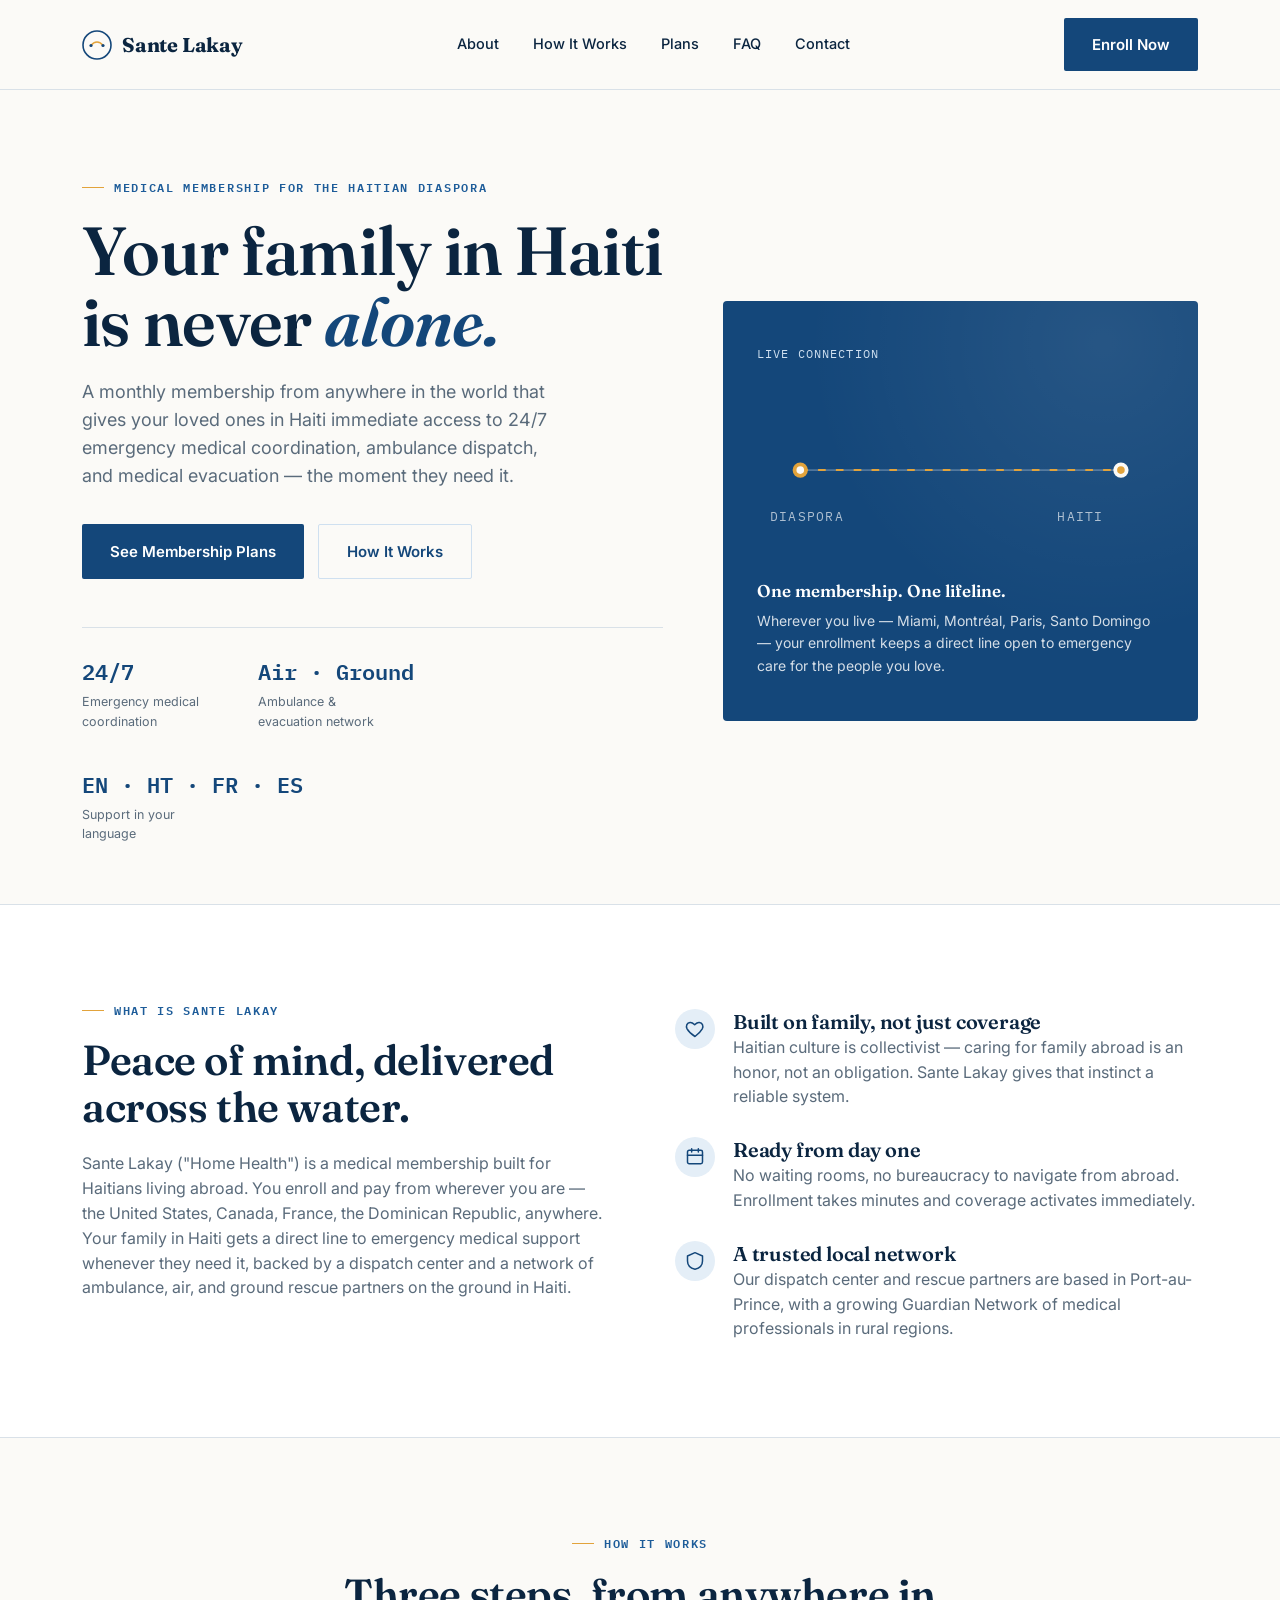
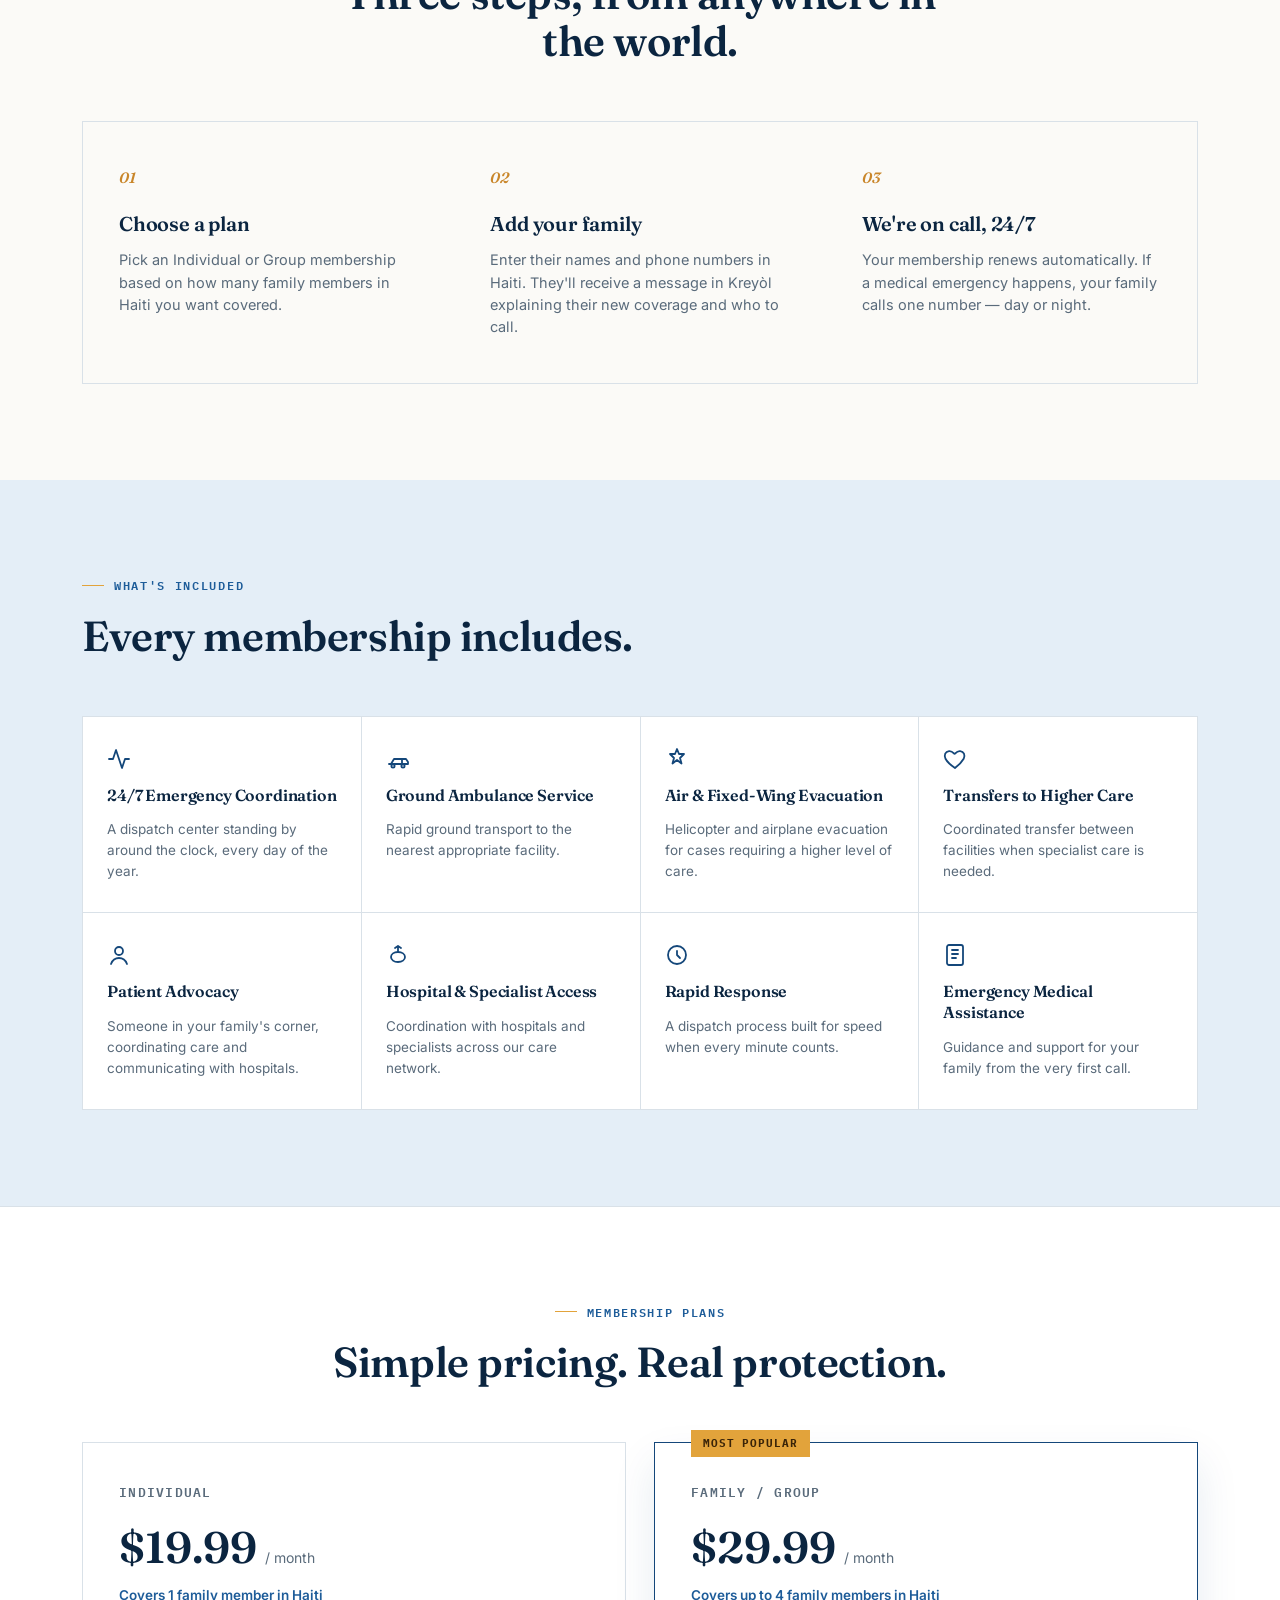
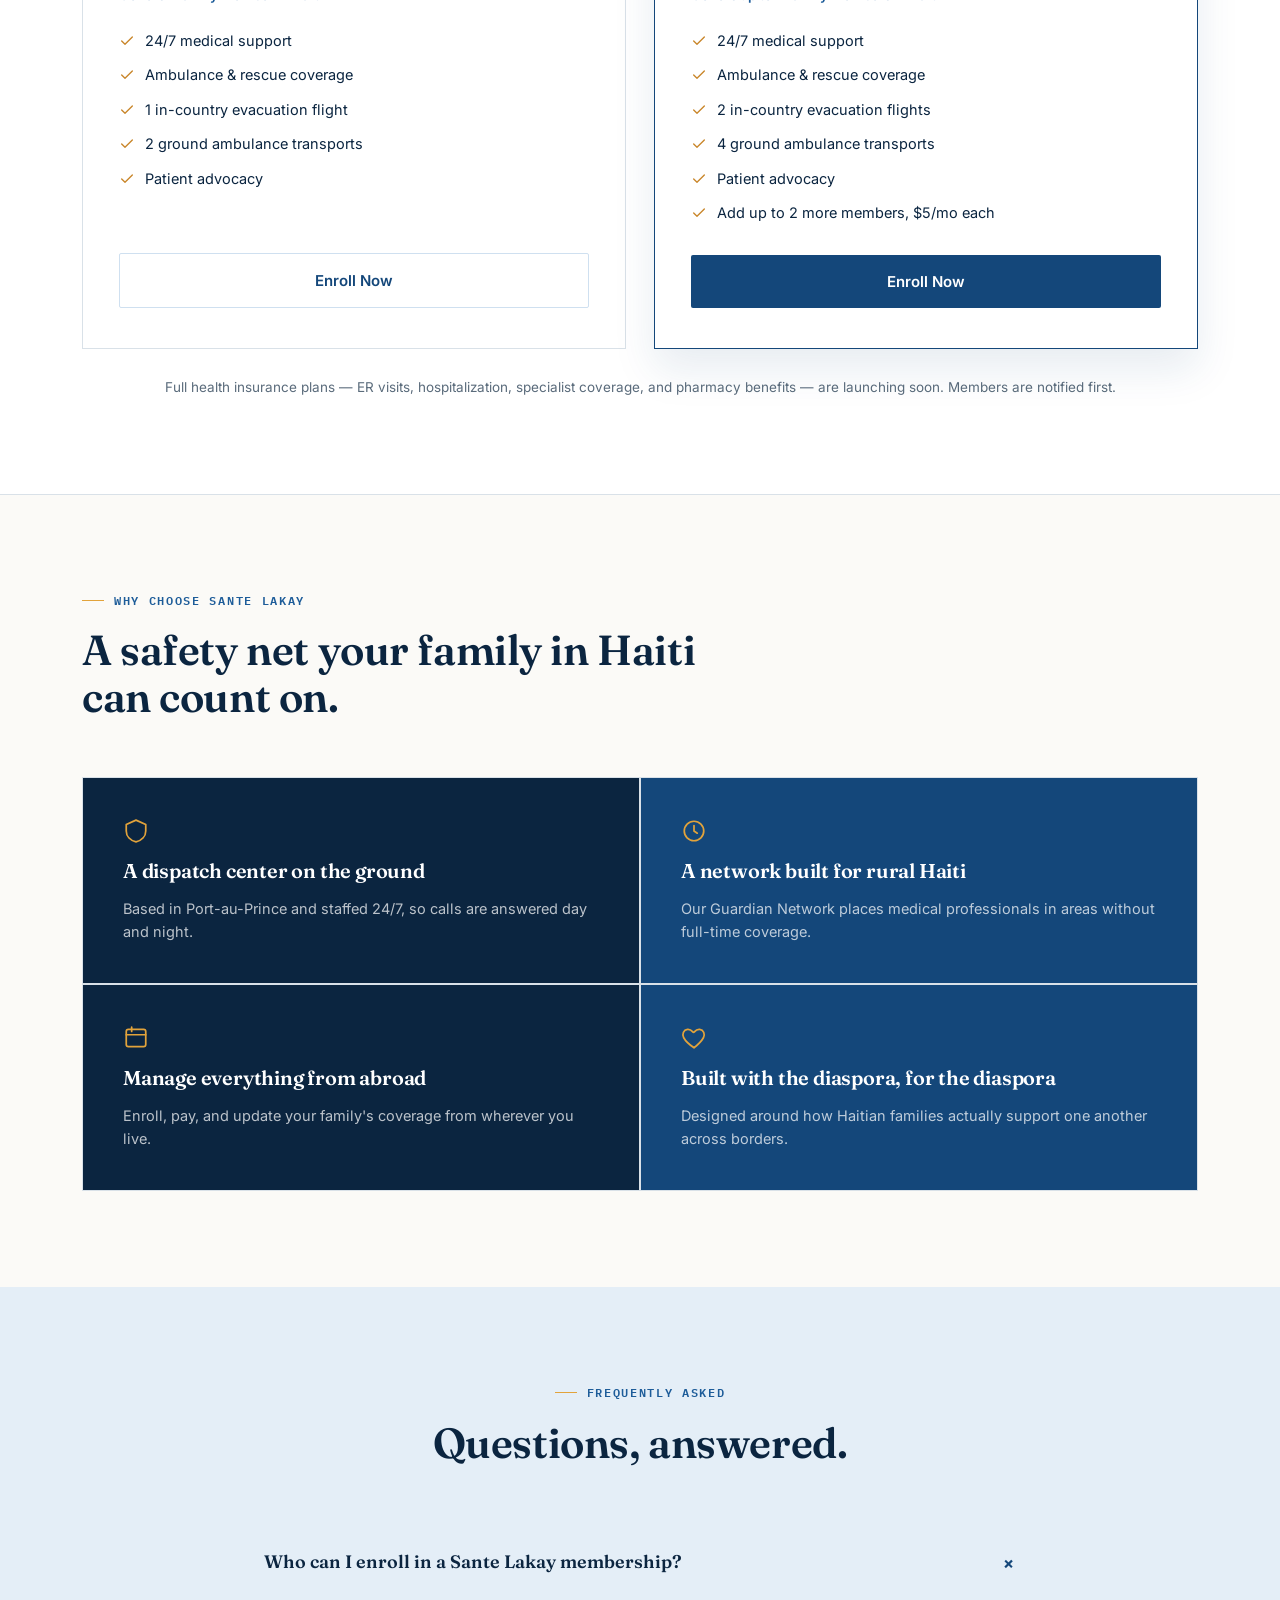
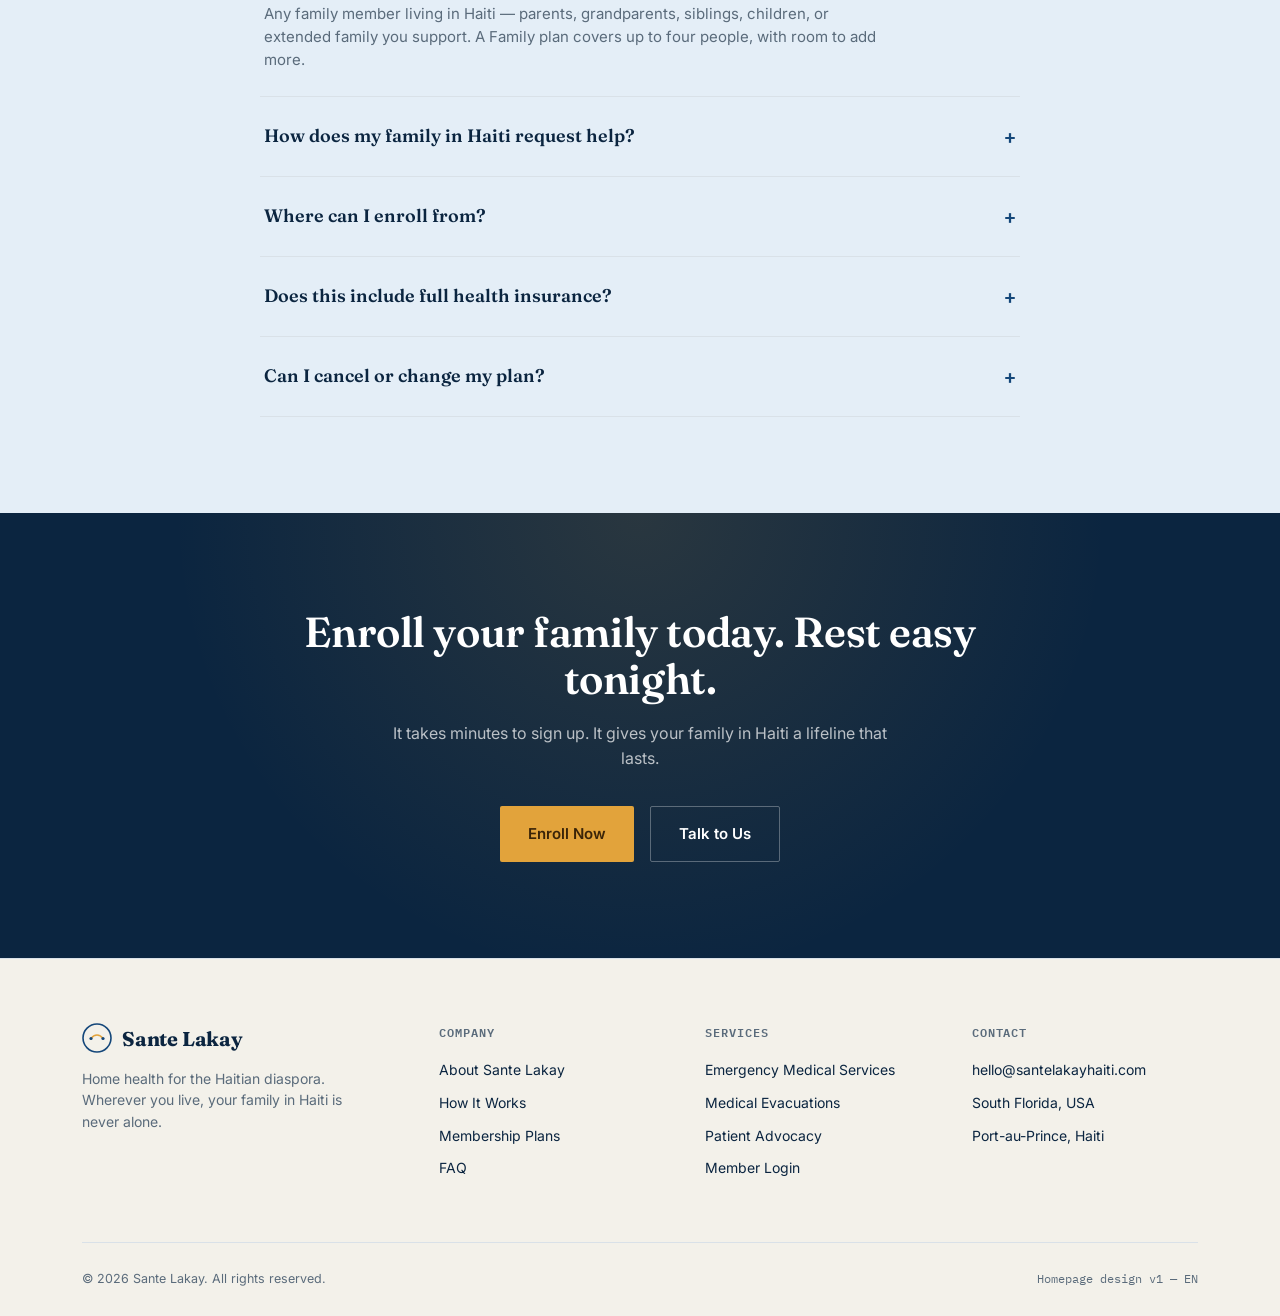
==== index.html @ 2b8f7d90 "Add files via upload" ====
<!DOCTYPE html>
<html lang="en">
<head>
<meta charset="UTF-8">
<meta name="viewport" content="width=device-width, initial-scale=1.0">
<title>Sante Lakay — Health care that crosses the water with you</title>
<link rel="preconnect" href="https://fonts.googleapis.com">
<link rel="preconnect" href="https://fonts.gstatic.com" crossorigin>
<link href="https://fonts.googleapis.com/css2?family=Fraunces:opsz,wght@9..144,400;9..144,500;9..144,600;9..144,700&family=Inter:wght@400;500;600;700&family=IBM+Plex+Mono:wght@500;600&display=swap" rel="stylesheet">
<style>
  :root{
    --ink:#0B2540;
    --primary:#14477A;
    --primary-2:#1D5C99;
    --primary-tint:#E4EEF7;
    --primary-tint-2:#CFE0F0;
    --accent:#E2A33B;
    --accent-2:#C9862A;
    --paper:#FBFAF7;
    --paper-2:#F3F1EA;
    --line:#D9E1E8;
    --white:#FFFFFF;
    --muted:#5A6B7B;
    --radius:2px;
    --display:'Fraunces', Georgia, serif;
    --body:'Inter', -apple-system, sans-serif;
    --mono:'IBM Plex Mono', monospace;
    --maxw:1180px;
  }
  *{box-sizing:border-box; margin:0; padding:0;}
  html{scroll-behavior:smooth;}
  body{
    font-family:var(--body);
    color:var(--ink);
    background:var(--paper);
    line-height:1.55;
    -webkit-font-smoothing:antialiased;
    overflow-x:hidden;
  }
  img{max-width:100%; display:block;}
  a{color:inherit; text-decoration:none;}
  ul{list-style:none;}
  button{font-family:inherit; cursor:pointer; border:none; background:none;}
  .wrap{max-width:var(--maxw); margin:0 auto; padding:0 32px;}
  .eyebrow{
    font-family:var(--mono); font-size:12px; letter-spacing:.14em; text-transform:uppercase;
    color:var(--primary-2); font-weight:600; display:flex; align-items:center; gap:10px; margin-bottom:18px;
  }
  .eyebrow::before{content:''; width:22px; height:1px; background:var(--accent);}
  h1,h2,h3{font-family:var(--display); font-weight:600; color:var(--ink); letter-spacing:-.01em;}
  h1{font-size:clamp(38px,5.6vw,68px); line-height:1.04; font-weight:600;}
  h2{font-size:clamp(28px,3.6vw,42px); line-height:1.12;}
  h3{font-size:20px; line-height:1.3;}
  p{color:var(--muted);}
  .btn{
    display:inline-flex; align-items:center; gap:10px; padding:15px 28px; font-weight:600; font-size:15px;
    border-radius:var(--radius); transition:transform .15s ease, box-shadow .15s ease, background .15s ease;
    white-space:nowrap;
  }
  .btn-primary{background:var(--primary); color:var(--white);}
  .btn-primary:hover{background:var(--ink); transform:translateY(-1px);}
  .btn-ghost{background:transparent; color:var(--primary); border:1px solid var(--primary-tint-2);}
  .btn-ghost:hover{border-color:var(--primary); background:var(--primary-tint);}
  .btn-accent{background:var(--accent); color:#3A2408;}
  .btn-accent:hover{background:var(--accent-2); transform:translateY(-1px);}

  /* ---- Header ---- */
  header{
    position:sticky; top:0; z-index:100; background:rgba(251,250,247,.92); backdrop-filter:blur(10px);
    border-bottom:1px solid var(--line);
  }
  .nav{display:flex; align-items:center; justify-content:space-between; padding:18px 32px; max-width:var(--maxw); margin:0 auto;}
  .logo{display:flex; align-items:center; gap:10px; font-family:var(--display); font-weight:700; font-size:20px; letter-spacing:-.01em;}
  .logo-mark{width:30px; height:30px; flex-shrink:0;}
  .nav-links{display:flex; align-items:center; gap:34px;}
  .nav-links a{font-size:14.5px; font-weight:500; color:var(--ink); position:relative; padding:4px 0;}
  .nav-links a:hover{color:var(--primary);}
  .nav-right{display:flex; align-items:center; gap:16px;}
  .lang-switch{position:relative;}
  .lang-btn{
    display:flex; align-items:center; gap:6px; font-size:13px; font-weight:600; font-family:var(--mono);
    padding:8px 12px; border:1px solid var(--line); border-radius:var(--radius); color:var(--ink);
  }
  .lang-btn:hover{border-color:var(--primary);}
  .lang-menu{
    position:absolute; top:calc(100% + 8px); right:0; background:var(--white); border:1px solid var(--line);
    box-shadow:0 12px 28px rgba(11,37,64,.12); min-width:170px; display:none; z-index:50;
  }
  .lang-menu.open{display:block;}
  .lang-menu button{display:flex; width:100%; align-items:center; justify-content:space-between; padding:11px 14px; font-size:13.5px; text-align:left;}
  .lang-menu button:hover{background:var(--primary-tint);}
  .lang-menu button.active{color:var(--primary); font-weight:700;}
  .burger{display:none; flex-direction:column; gap:5px; padding:6px;}
  .burger span{width:22px; height:2px; background:var(--ink);}

  /* ---- Hero ---- */
  .hero{padding:88px 0 60px; position:relative; overflow:hidden;}
  .hero-grid{display:grid; grid-template-columns:1.1fr .9fr; gap:60px; align-items:center;}
  .hero h1{margin-bottom:22px;}
  .hero h1 em{font-style:italic; color:var(--primary);}
  .hero p.lead{font-size:18px; max-width:480px; margin-bottom:34px;}
  .hero-ctas{display:flex; gap:14px; flex-wrap:wrap; margin-bottom:48px;}
  .hero-stats{display:flex; gap:36px; flex-wrap:wrap; border-top:1px solid var(--line); padding-top:26px;}
  .stat-num{font-family:var(--mono); font-weight:600; font-size:22px; color:var(--primary); display:block;}
  .stat-label{font-size:12.5px; color:var(--muted); max-width:140px; display:block; margin-top:4px;}

  /* signature lifeline graphic */
  .lifeline-card{
    background:var(--primary); border-radius:4px; padding:44px 34px; position:relative; color:var(--white); overflow:hidden;
    min-height:420px; display:flex; flex-direction:column; justify-content:space-between;
  }
  .lifeline-card::before{
    content:''; position:absolute; inset:0; background:radial-gradient(circle at 80% 10%, rgba(255,255,255,.08), transparent 55%);
  }
  .lifeline-tag{font-family:var(--mono); font-size:11.5px; letter-spacing:.1em; text-transform:uppercase; color:var(--primary-tint-2); position:relative;}
  .lifeline-svg{width:100%; height:auto; position:relative;}
  .pulse{animation:pulse 2.6s ease-in-out infinite;}
  @keyframes pulse{0%,100%{opacity:.35; r:5;} 50%{opacity:1; r:8;}}
  .dashflow{stroke-dasharray:6 8; animation:dash 1.6s linear infinite;}
  @keyframes dash{to{stroke-dashoffset:-28;}}
  .lifeline-caption{font-size:14px; color:rgba(255,255,255,.82); position:relative; line-height:1.6;}
  .lifeline-caption strong{color:var(--white); font-family:var(--display); font-size:17px; display:block; margin-bottom:6px; font-weight:600;}

  /* ---- Section shells ---- */
  section{padding:96px 0;}
  .section-alt{background:var(--white); border-top:1px solid var(--line); border-bottom:1px solid var(--line);}
  .section-tint{background:var(--primary-tint);}
  .section-head{max-width:640px; margin-bottom:56px;}
  .section-head.center{margin-left:auto; margin-right:auto; text-align:center;}

  /* ---- About ---- */
  .about-grid{display:grid; grid-template-columns:1fr 1fr; gap:70px; align-items:start;}
  .about-points{display:flex; flex-direction:column; gap:28px; margin-top:8px;}
  .about-point{display:flex; gap:18px;}
  .point-icon{width:40px; height:40px; flex-shrink:0; border-radius:50%; background:var(--primary-tint); display:flex; align-items:center; justify-content:center;}
  .point-icon svg{width:20px; height:20px; stroke:var(--primary);}

  /* ---- How it works ---- */
  .steps{display:grid; grid-template-columns:repeat(3,1fr); gap:0; border:1px solid var(--line); background:var(--line);}
  .step{background:var(--paper); padding:44px 36px; position:relative;}
  .step-num{font-family:var(--display); font-size:15px; font-weight:600; color:var(--accent-2); font-style:italic; margin-bottom:22px; display:block;}
  .step h3{margin-bottom:12px;}
  .step p{font-size:14.5px;}

  /* ---- Included services ---- */
  .services-grid{display:grid; grid-template-columns:repeat(4,1fr); gap:1px; background:var(--line); border:1px solid var(--line);}
  .service-card{background:var(--white); padding:30px 24px; display:flex; flex-direction:column; gap:14px;}
  .service-card svg{width:24px; height:24px; stroke:var(--primary);}
  .service-card h3{font-size:16px;}
  .service-card p{font-size:13.5px;}

  /* ---- Plans ---- */
  .plans-grid{display:grid; grid-template-columns:1fr 1fr; gap:28px;}
  .plan-card{background:var(--white); border:1px solid var(--line); padding:40px 36px; display:flex; flex-direction:column;}
  .plan-card.featured{border-color:var(--primary); box-shadow:0 20px 40px rgba(20,71,122,.1); position:relative;}
  .plan-badge{position:absolute; top:-13px; left:36px; background:var(--accent); color:#3A2408; font-family:var(--mono); font-size:11px; letter-spacing:.08em; text-transform:uppercase; font-weight:700; padding:5px 12px;}
  .plan-name{font-family:var(--mono); font-size:12.5px; letter-spacing:.1em; text-transform:uppercase; color:var(--muted); font-weight:600; margin-bottom:10px;}
  .plan-price{display:flex; align-items:baseline; gap:8px; margin-bottom:4px;}
  .plan-price .num{font-family:var(--display); font-size:44px; font-weight:600; color:var(--ink);}
  .plan-price .per{font-size:14px; color:var(--muted);}
  .plan-people{font-size:13.5px; color:var(--primary-2); font-weight:600; margin-bottom:24px;}
  .plan-features{display:flex; flex-direction:column; gap:12px; margin-bottom:30px; flex:1;}
  .plan-features li{display:flex; gap:10px; font-size:14.5px; color:var(--ink); align-items:flex-start;}
  .plan-features svg{width:16px; height:16px; stroke:var(--accent-2); flex-shrink:0; margin-top:3px;}
  .plans-note{margin-top:28px; font-size:13.5px; text-align:center; color:var(--muted);}

  /* ---- Why choose ---- */
  .why-grid{display:grid; grid-template-columns:repeat(2,1fr); gap:2px; background:var(--line); border:1px solid var(--line);}
  .why-card{background:var(--primary); color:var(--white); padding:40px; display:flex; flex-direction:column; gap:14px;}
  .why-card:nth-child(odd){background:var(--ink);}
  .why-card svg{width:26px; height:26px; stroke:var(--accent);}
  .why-card h3{color:var(--white);}
  .why-card p{color:rgba(255,255,255,.72); font-size:14.5px;}

  /* ---- FAQ ---- */
  .faq-list{max-width:760px; margin:0 auto;}
  .faq-item{border-bottom:1px solid var(--line);}
  .faq-q{display:flex; justify-content:space-between; align-items:center; padding:24px 4px; font-family:var(--display); font-size:18px; font-weight:600; cursor:pointer;}
  .faq-q .plus{font-family:var(--mono); font-size:20px; color:var(--primary); transition:transform .2s ease;}
  details[open] .faq-q .plus{transform:rotate(45deg);}
  .faq-a{padding:0 4px 24px; font-size:15px; max-width:640px;}
  summary::-webkit-details-marker{display:none;}
  summary{list-style:none;}

  /* ---- CTA banner ---- */
  .cta-banner{background:var(--ink); color:var(--white); text-align:center; padding:96px 0; position:relative; overflow:hidden;}
  .cta-banner::before{content:''; position:absolute; inset:0; background:radial-gradient(circle at 50% 0%, rgba(226,163,59,.14), transparent 60%);}
  .cta-banner h2{color:var(--white); max-width:680px; margin:0 auto 18px; position:relative;}
  .cta-banner p{color:rgba(255,255,255,.7); max-width:520px; margin:0 auto 36px; position:relative;}
  .cta-banner .btn-row{display:flex; gap:16px; justify-content:center; position:relative; flex-wrap:wrap;}

  /* ---- Footer ---- */
  footer{background:var(--paper-2); padding:64px 0 28px; border-top:1px solid var(--line);}
  .footer-grid{display:grid; grid-template-columns:1.4fr 1fr 1fr 1fr; gap:40px; margin-bottom:52px;}
  .footer-brand p{font-size:14px; max-width:260px; margin-top:14px;}
  .footer-col h4{font-family:var(--mono); font-size:12px; letter-spacing:.08em; text-transform:uppercase; color:var(--muted); margin-bottom:18px; font-weight:600;}
  .footer-col a{display:block; font-size:14px; color:var(--ink); margin-bottom:11px;}
  .footer-col a:hover{color:var(--primary);}
  .footer-bottom{display:flex; justify-content:space-between; align-items:center; padding-top:26px; border-top:1px solid var(--line); font-size:12.5px; color:var(--muted); flex-wrap:wrap; gap:12px;}
  .footer-langs{display:flex; gap:14px;}
  .footer-langs button{font-family:var(--mono); font-size:12px; color:var(--muted); font-weight:600;}
  .footer-langs button.active{color:var(--primary);}

  @media(max-width:920px){
    .nav-links{display:none;}
    .burger{display:flex;}
    .hero-grid{grid-template-columns:1fr;}
    .about-grid{grid-template-columns:1fr; gap:40px;}
    .steps{grid-template-columns:1fr;}
    .services-grid{grid-template-columns:repeat(2,1fr);}
    .plans-grid{grid-template-columns:1fr;}
    .why-grid{grid-template-columns:1fr;}
    .footer-grid{grid-template-columns:1fr 1fr; row-gap:36px;}
    section{padding:64px 0;}
    .hero{padding:48px 0 40px;}
  }
  @media(max-width:520px){
    .footer-grid{grid-template-columns:1fr;}
    .hero-stats{gap:24px;}
    .wrap{padding:0 20px;}
    .nav{padding:16px 20px;}
  }
  @media (prefers-reduced-motion: reduce){
    .pulse, .dashflow{animation:none;}
  }
</style>
</head>
<body>

<header>
  <div class="nav">
    <a href="#top" class="logo">
      <svg class="logo-mark" viewBox="0 0 30 30" fill="none" xmlns="http://www.w3.org/2000/svg">
        <circle cx="15" cy="15" r="14" stroke="#14477A" stroke-width="1.6"/>
        <path d="M9 15.5C9 15.5 11.5 12 15 12C18.5 12 21 15.5 21 15.5" stroke="#E2A33B" stroke-width="1.6" stroke-linecap="round"/>
        <circle cx="9" cy="15.5" r="1.6" fill="#14477A"/>
        <circle cx="21" cy="15.5" r="1.6" fill="#14477A"/>
      </svg>
      Sante Lakay
    </a>
    <nav class="nav-links">
      <a href="#about" data-i18n="nav.about">About</a>
      <a href="how-it-works.html" data-i18n="nav.how">How It Works</a>
      <a href="plans.html" data-i18n="nav.plans">Plans</a>
      <a href="#faq" data-i18n="nav.faq">FAQ</a>
      <a href="#contact" data-i18n="nav.contact">Contact</a>
    </nav>
    <div class="nav-right">
      <a href="enroll.html" class="btn btn-primary" data-i18n="nav.enroll">Enroll Now</a>
      <button class="burger" id="burger" aria-label="Menu"><span></span><span></span><span></span></button>
    </div>
  </div>
</header>

<main id="top">

  <!-- HERO -->
  <section class="hero">
    <div class="wrap hero-grid">
      <div>
        <div class="eyebrow" data-i18n="hero.eyebrow">Medical Membership for the Haitian Diaspora</div>
        <h1 data-i18n="hero.title">Your family in Haiti is never <em>alone.</em></h1>
        <p class="lead" data-i18n="hero.lead">A monthly membership from anywhere in the world that gives your loved ones in Haiti immediate access to 24/7 emergency medical coordination, ambulance dispatch, and medical evacuation — the moment they need it.</p>
        <div class="hero-ctas">
          <a href="plans.html" class="btn btn-primary" data-i18n="hero.cta1">See Membership Plans</a>
          <a href="how-it-works.html" class="btn btn-ghost" data-i18n="hero.cta2">How It Works</a>
        </div>
        <div class="hero-stats">
          <div>
            <span class="stat-num">24/7</span>
            <span class="stat-label" data-i18n="hero.stat1">Emergency medical coordination</span>
          </div>
          <div>
            <span class="stat-num">Air · Ground</span>
            <span class="stat-label" data-i18n="hero.stat2">Ambulance & evacuation network</span>
          </div>
          <div>
            <span class="stat-num">EN · HT · FR · ES</span>
            <span class="stat-label" data-i18n="hero.stat3">Support in your language</span>
          </div>
        </div>
      </div>
      <div class="lifeline-card">
        <div class="lifeline-tag" data-i18n="hero.card.tag">Live connection</div>
        <svg class="lifeline-svg" viewBox="0 0 320 140" fill="none" xmlns="http://www.w3.org/2000/svg">
          <line x1="34" y1="70" x2="286" y2="70" stroke="rgba(255,255,255,.25)" stroke-width="1.4"/>
          <line class="dashflow" x1="34" y1="70" x2="286" y2="70" stroke="#E2A33B" stroke-width="1.6"/>
          <circle class="pulse" cx="34" cy="70" r="6" fill="#E2A33B"/>
          <circle cx="34" cy="70" r="3" fill="#FBFAF7"/>
          <circle class="pulse" cx="286" cy="70" r="6" fill="#FBFAF7" style="animation-delay:1.3s"/>
          <circle cx="286" cy="70" r="3" fill="#E2A33B"/>
          <text x="10" y="110" fill="rgba(255,255,255,.65)" font-family="IBM Plex Mono" font-size="10" letter-spacing="1">DIASPORA</text>
          <text x="236" y="110" fill="rgba(255,255,255,.65)" font-family="IBM Plex Mono" font-size="10" letter-spacing="1">HAITI</text>
        </svg>
        <div class="lifeline-caption">
          <strong data-i18n="hero.card.title">One membership. One lifeline.</strong>
          <span data-i18n="hero.card.body">Wherever you live — Miami, Montréal, Paris, Santo Domingo — your enrollment keeps a direct line open to emergency care for the people you love.</span>
        </div>
      </div>
    </div>
  </section>

  <!-- ABOUT -->
  <section id="about" class="section-alt">
    <div class="wrap about-grid">
      <div>
        <div class="eyebrow" data-i18n="about.eyebrow">What Is Sante Lakay</div>
        <h2 data-i18n="about.title">Peace of mind, delivered across the water.</h2>
        <p style="margin-top:20px; font-size:16px;" data-i18n="about.body">Sante Lakay ("Home Health") is a medical membership built for Haitians living abroad. You enroll and pay from wherever you are — the United States, Canada, France, the Dominican Republic, anywhere. Your family in Haiti gets a direct line to emergency medical support whenever they need it, backed by a dispatch center and a network of ambulance, air, and ground rescue partners on the ground in Haiti.</p>
      </div>
      <div class="about-points">
        <div class="about-point">
          <div class="point-icon"><svg viewBox="0 0 24 24" fill="none" stroke-width="1.8" stroke-linecap="round" stroke-linejoin="round"><path d="M12 21s-7-4.6-9.5-9.2C.7 8.1 2.4 4.5 6 4.1c2-.2 3.6.8 4.9 2.3.4.5 1 .5 1.4 0C13.6 4.9 15.2 3.9 17.2 4.1c3.6.4 5.3 4 3.5 7.7C18.1 16.4 12 21 12 21Z"/></svg></div>
          <div><h3 data-i18n="about.point1.title">Built on family, not just coverage</h3><p data-i18n="about.point1.body">Haitian culture is collectivist — caring for family abroad is an honor, not an obligation. Sante Lakay gives that instinct a reliable system.</p></div>
        </div>
        <div class="about-point">
          <div class="point-icon"><svg viewBox="0 0 24 24" fill="none" stroke-width="1.8" stroke-linecap="round" stroke-linejoin="round"><rect x="3" y="4" width="18" height="16" rx="2"/><path d="M8 2v4M16 2v4M3 10h18"/></svg></div>
          <div><h3 data-i18n="about.point2.title">Ready from day one</h3><p data-i18n="about.point2.body">No waiting rooms, no bureaucracy to navigate from abroad. Enrollment takes minutes and coverage activates immediately.</p></div>
        </div>
        <div class="about-point">
          <div class="point-icon"><svg viewBox="0 0 24 24" fill="none" stroke-width="1.8" stroke-linecap="round" stroke-linejoin="round"><path d="M12 2 3 6v6c0 5 3.8 8.7 9 10 5.2-1.3 9-5 9-10V6l-9-4Z"/></svg></div>
          <div><h3 data-i18n="about.point3.title">A trusted local network</h3><p data-i18n="about.point3.body">Our dispatch center and rescue partners are based in Port-au-Prince, with a growing Guardian Network of medical professionals in rural regions.</p></div>
        </div>
      </div>
    </div>
  </section>

  <!-- HOW IT WORKS -->
  <section id="how">
    <div class="wrap">
      <div class="section-head center">
        <div class="eyebrow" style="justify-content:center;" data-i18n="how.eyebrow">How It Works</div>
        <h2 data-i18n="how.title">Three steps, from anywhere in the world.</h2>
      </div>
      <div class="steps">
        <div class="step">
          <span class="step-num">01</span>
          <h3 data-i18n="how.step1.title">Choose a plan</h3>
          <p data-i18n="how.step1.body">Pick an Individual or Group membership based on how many family members in Haiti you want covered.</p>
        </div>
        <div class="step">
          <span class="step-num">02</span>
          <h3 data-i18n="how.step2.title">Add your family</h3>
          <p data-i18n="how.step2.body">Enter their names and phone numbers in Haiti. They'll receive a message in Kreyòl explaining their new coverage and who to call.</p>
        </div>
        <div class="step">
          <span class="step-num">03</span>
          <h3 data-i18n="how.step3.title">We're on call, 24/7</h3>
          <p data-i18n="how.step3.body">Your membership renews automatically. If a medical emergency happens, your family calls one number — day or night.</p>
        </div>
      </div>
    </div>
  </section>

  <!-- INCLUDED -->
  <section class="section-tint">
    <div class="wrap">
      <div class="section-head">
        <div class="eyebrow" data-i18n="included.eyebrow">What's Included</div>
        <h2 data-i18n="included.title">Every membership includes.</h2>
      </div>
      <div class="services-grid">
        <div class="service-card">
          <svg viewBox="0 0 24 24" fill="none" stroke-width="1.8" stroke-linecap="round" stroke-linejoin="round"><path d="M22 12h-4l-3 9L9 3l-3 9H2"/></svg>
          <h3 data-i18n="included.s1.title">24/7 Emergency Coordination</h3>
          <p data-i18n="included.s1.body">A dispatch center standing by around the clock, every day of the year.</p>
        </div>
        <div class="service-card">
          <svg viewBox="0 0 24 24" fill="none" stroke-width="1.8" stroke-linecap="round" stroke-linejoin="round"><path d="M3 17h13v-5H8l-3 5ZM16 12h4l2 3v2h-6"/><circle cx="7" cy="19" r="1.6"/><circle cx="17" cy="19" r="1.6"/></svg>
          <h3 data-i18n="included.s2.title">Ground Ambulance Service</h3>
          <p data-i18n="included.s2.body">Rapid ground transport to the nearest appropriate facility.</p>
        </div>
        <div class="service-card">
          <svg viewBox="0 0 24 24" fill="none" stroke-width="1.8" stroke-linecap="round" stroke-linejoin="round"><path d="m12 2 2 5h5l-4 4 1.5 5.5L12 13l-4.5 3.5L9 11 5 7h5l2-5Z"/></svg>
          <h3 data-i18n="included.s3.title">Air & Fixed-Wing Evacuation</h3>
          <p data-i18n="included.s3.body">Helicopter and airplane evacuation for cases requiring a higher level of care.</p>
        </div>
        <div class="service-card">
          <svg viewBox="0 0 24 24" fill="none" stroke-width="1.8" stroke-linecap="round" stroke-linejoin="round"><path d="M12 21s-7-4.6-9.5-9.2C.7 8.1 2.4 4.5 6 4.1c2-.2 3.6.8 4.9 2.3.4.5 1 .5 1.4 0C13.6 4.9 15.2 3.9 17.2 4.1c3.6.4 5.3 4 3.5 7.7C18.1 16.4 12 21 12 21Z"/></svg>
          <h3 data-i18n="included.s4.title">Transfers to Higher Care</h3>
          <p data-i18n="included.s4.body">Coordinated transfer between facilities when specialist care is needed.</p>
        </div>
        <div class="service-card">
          <svg viewBox="0 0 24 24" fill="none" stroke-width="1.8" stroke-linecap="round" stroke-linejoin="round"><circle cx="12" cy="8" r="4"/><path d="M4 21c1.5-4 4.5-6 8-6s6.5 2 8 6"/></svg>
          <h3 data-i18n="included.s5.title">Patient Advocacy</h3>
          <p data-i18n="included.s5.body">Someone in your family's corner, coordinating care and communicating with hospitals.</p>
        </div>
        <div class="service-card">
          <svg viewBox="0 0 24 24" fill="none" stroke-width="1.8" stroke-linecap="round" stroke-linejoin="round"><path d="M19 14c0 3-3 5-7 5s-7-2-7-5 3-5 7-5 7 2 7 5Z"/><path d="M12 9V3M9 5l3-2 3 2"/></svg>
          <h3 data-i18n="included.s6.title">Hospital & Specialist Access</h3>
          <p data-i18n="included.s6.body">Coordination with hospitals and specialists across our care network.</p>
        </div>
        <div class="service-card">
          <svg viewBox="0 0 24 24" fill="none" stroke-width="1.8" stroke-linecap="round" stroke-linejoin="round"><path d="M12 8v4l3 3"/><circle cx="12" cy="12" r="9"/></svg>
          <h3 data-i18n="included.s7.title">Rapid Response</h3>
          <p data-i18n="included.s7.body">A dispatch process built for speed when every minute counts.</p>
        </div>
        <div class="service-card">
          <svg viewBox="0 0 24 24" fill="none" stroke-width="1.8" stroke-linecap="round" stroke-linejoin="round"><rect x="4" y="2" width="16" height="20" rx="2"/><path d="M9 7h6M9 11h6M9 15h4"/></svg>
          <h3 data-i18n="included.s8.title">Emergency Medical Assistance</h3>
          <p data-i18n="included.s8.body">Guidance and support for your family from the very first call.</p>
        </div>
      </div>
    </div>
  </section>

  <!-- PLANS -->
  <section id="plans" class="section-alt">
    <div class="wrap">
      <div class="section-head center">
        <div class="eyebrow" style="justify-content:center;" data-i18n="plans.eyebrow">Membership Plans</div>
        <h2 data-i18n="plans.title">Simple pricing. Real protection.</h2>
      </div>
      <div class="plans-grid">
        <div class="plan-card">
          <div class="plan-name" data-i18n="plans.individual.name">Individual</div>
          <div class="plan-price"><span class="num">$19.99</span><span class="per" data-i18n="plans.individual.per">/ month</span></div>
          <div class="plan-people" data-i18n="plans.individual.people">Covers 1 family member in Haiti</div>
          <ul class="plan-features">
            <li><svg viewBox="0 0 24 24" fill="none" stroke-width="2" stroke-linecap="round" stroke-linejoin="round"><path d="M20 6 9 17l-5-5"/></svg><span data-i18n="plans.individual.f1">24/7 medical support</span></li>
            <li><svg viewBox="0 0 24 24" fill="none" stroke-width="2" stroke-linecap="round" stroke-linejoin="round"><path d="M20 6 9 17l-5-5"/></svg><span data-i18n="plans.individual.f2">Ambulance & rescue coverage</span></li>
            <li><svg viewBox="0 0 24 24" fill="none" stroke-width="2" stroke-linecap="round" stroke-linejoin="round"><path d="M20 6 9 17l-5-5"/></svg><span data-i18n="plans.individual.f3">1 in-country evacuation flight</span></li>
            <li><svg viewBox="0 0 24 24" fill="none" stroke-width="2" stroke-linecap="round" stroke-linejoin="round"><path d="M20 6 9 17l-5-5"/></svg><span data-i18n="plans.individual.f4">2 ground ambulance transports</span></li>
            <li><svg viewBox="0 0 24 24" fill="none" stroke-width="2" stroke-linecap="round" stroke-linejoin="round"><path d="M20 6 9 17l-5-5"/></svg><span data-i18n="plans.individual.f5">Patient advocacy</span></li>
          </ul>
          <a href="enroll.html?plan=individual" class="btn btn-ghost" style="justify-content:center;" data-i18n="plans.cta">Enroll Now</a>
        </div>
        <div class="plan-card featured">
          <div class="plan-badge" data-i18n="plans.family.badge">Most Popular</div>
          <div class="plan-name" data-i18n="plans.family.name">Family / Group</div>
          <div class="plan-price"><span class="num">$29.99</span><span class="per" data-i18n="plans.family.per">/ month</span></div>
          <div class="plan-people" data-i18n="plans.family.people">Covers up to 4 family members in Haiti</div>
          <ul class="plan-features">
            <li><svg viewBox="0 0 24 24" fill="none" stroke-width="2" stroke-linecap="round" stroke-linejoin="round"><path d="M20 6 9 17l-5-5"/></svg><span data-i18n="plans.family.f1">24/7 medical support</span></li>
            <li><svg viewBox="0 0 24 24" fill="none" stroke-width="2" stroke-linecap="round" stroke-linejoin="round"><path d="M20 6 9 17l-5-5"/></svg><span data-i18n="plans.family.f2">Ambulance & rescue coverage</span></li>
            <li><svg viewBox="0 0 24 24" fill="none" stroke-width="2" stroke-linecap="round" stroke-linejoin="round"><path d="M20 6 9 17l-5-5"/></svg><span data-i18n="plans.family.f3">2 in-country evacuation flights</span></li>
            <li><svg viewBox="0 0 24 24" fill="none" stroke-width="2" stroke-linecap="round" stroke-linejoin="round"><path d="M20 6 9 17l-5-5"/></svg><span data-i18n="plans.family.f4">4 ground ambulance transports</span></li>
            <li><svg viewBox="0 0 24 24" fill="none" stroke-width="2" stroke-linecap="round" stroke-linejoin="round"><path d="M20 6 9 17l-5-5"/></svg><span data-i18n="plans.family.f5">Patient advocacy</span></li>
            <li><svg viewBox="0 0 24 24" fill="none" stroke-width="2" stroke-linecap="round" stroke-linejoin="round"><path d="M20 6 9 17l-5-5"/></svg><span data-i18n="plans.family.f6">Add up to 2 more members, $5/mo each</span></li>
          </ul>
          <a href="enroll.html?plan=family" class="btn btn-primary" style="justify-content:center;" data-i18n="plans.cta">Enroll Now</a>
        </div>
      </div>
      <p class="plans-note" data-i18n="plans.note">Full health insurance plans — ER visits, hospitalization, specialist coverage, and pharmacy benefits — are launching soon. Members are notified first.</p>
    </div>
  </section>

  <!-- WHY CHOOSE -->
  <section>
    <div class="wrap">
      <div class="section-head">
        <div class="eyebrow" data-i18n="why.eyebrow">Why Choose Sante Lakay</div>
        <h2 data-i18n="why.title">A safety net your family in Haiti can count on.</h2>
      </div>
      <div class="why-grid">
        <div class="why-card">
          <svg viewBox="0 0 24 24" fill="none" stroke-width="1.6" stroke-linecap="round" stroke-linejoin="round"><path d="M12 2 3 6v6c0 5 3.8 8.7 9 10 5.2-1.3 9-5 9-10V6l-9-4Z"/></svg>
          <h3 data-i18n="why.c1.title">A dispatch center on the ground</h3>
          <p data-i18n="why.c1.body">Based in Port-au-Prince and staffed 24/7, so calls are answered day and night.</p>
        </div>
        <div class="why-card">
          <svg viewBox="0 0 24 24" fill="none" stroke-width="1.6" stroke-linecap="round" stroke-linejoin="round"><circle cx="12" cy="12" r="9"/><path d="M12 7v5l3 2"/></svg>
          <h3 data-i18n="why.c2.title">A network built for rural Haiti</h3>
          <p data-i18n="why.c2.body">Our Guardian Network places medical professionals in areas without full-time coverage.</p>
        </div>
        <div class="why-card">
          <svg viewBox="0 0 24 24" fill="none" stroke-width="1.6" stroke-linecap="round" stroke-linejoin="round"><rect x="3" y="4" width="18" height="16" rx="2"/><path d="M3 9h18M8 2v4"/></svg>
          <h3 data-i18n="why.c3.title">Manage everything from abroad</h3>
          <p data-i18n="why.c3.body">Enroll, pay, and update your family's coverage from wherever you live.</p>
        </div>
        <div class="why-card">
          <svg viewBox="0 0 24 24" fill="none" stroke-width="1.6" stroke-linecap="round" stroke-linejoin="round"><path d="M12 21s-7-4.6-9.5-9.2C.7 8.1 2.4 4.5 6 4.1c2-.2 3.6.8 4.9 2.3.4.5 1 .5 1.4 0C13.6 4.9 15.2 3.9 17.2 4.1c3.6.4 5.3 4 3.5 7.7C18.1 16.4 12 21 12 21Z"/></svg>
          <h3 data-i18n="why.c4.title">Built with the diaspora, for the diaspora</h3>
          <p data-i18n="why.c4.body">Designed around how Haitian families actually support one another across borders.</p>
        </div>
      </div>
    </div>
  </section>

  <!-- FAQ -->
  <section id="faq" class="section-tint">
    <div class="wrap">
      <div class="section-head center">
        <div class="eyebrow" style="justify-content:center;" data-i18n="faq.eyebrow">Frequently Asked</div>
        <h2 data-i18n="faq.title">Questions, answered.</h2>
      </div>
      <div class="faq-list">
        <details class="faq-item" open>
          <summary class="faq-q"><span data-i18n="faq.q1">Who can I enroll in a Sante Lakay membership?</span><span class="plus">+</span></summary>
          <p class="faq-a" data-i18n="faq.a1">Any family member living in Haiti — parents, grandparents, siblings, children, or extended family you support. A Family plan covers up to four people, with room to add more.</p>
        </details>
        <details class="faq-item">
          <summary class="faq-q"><span data-i18n="faq.q2">How does my family in Haiti request help?</span><span class="plus">+</span></summary>
          <p class="faq-a" data-i18n="faq.a2">They call one dispatch number, available 24/7. Our team verifies membership status and coordinates the appropriate response — ground ambulance, air evacuation, or hospital transfer.</p>
        </details>
        <details class="faq-item">
          <summary class="faq-q"><span data-i18n="faq.q3">Where can I enroll from?</span><span class="plus">+</span></summary>
          <p class="faq-a" data-i18n="faq.a3">Anywhere. Sante Lakay is built for the Haitian diaspora worldwide — the United States, Canada, France, the Dominican Republic, and beyond.</p>
        </details>
        <details class="faq-item">
          <summary class="faq-q"><span data-i18n="faq.q4">Does this include full health insurance?</span><span class="plus">+</span></summary>
          <p class="faq-a" data-i18n="faq.a4">Not yet. Today's memberships cover emergency coordination, ambulance, and evacuation services. Comprehensive health insurance plans — covering ER visits, hospitalization, and pharmacy — are launching soon.</p>
        </details>
        <details class="faq-item">
          <summary class="faq-q"><span data-i18n="faq.q5">Can I cancel or change my plan?</span><span class="plus">+</span></summary>
          <p class="faq-a" data-i18n="faq.a5">Yes. You can manage your membership, update payment details, and adjust who's covered directly from your account once your member portal is active.</p>
        </details>
      </div>
    </div>
  </section>

  <!-- CTA -->
  <section id="contact" class="cta-banner">
    <div class="wrap">
      <h2 data-i18n="cta.title">Enroll your family today. Rest easy tonight.</h2>
      <p data-i18n="cta.body">It takes minutes to sign up. It gives your family in Haiti a lifeline that lasts.</p>
      <div class="btn-row">
        <a href="enroll.html" class="btn btn-accent" data-i18n="cta.button">Enroll Now</a>
        <a href="mailto:hello@santelakayhaiti.com" class="btn btn-ghost" style="border-color:rgba(255,255,255,.3); color:#fff;" data-i18n="cta.contact">Talk to Us</a>
      </div>
    </div>
  </section>

</main>

<footer>
  <div class="wrap">
    <div class="footer-grid">
      <div class="footer-brand">
        <div class="logo">
          <svg class="logo-mark" viewBox="0 0 30 30" fill="none" xmlns="http://www.w3.org/2000/svg">
            <circle cx="15" cy="15" r="14" stroke="#14477A" stroke-width="1.6"/>
            <path d="M9 15.5C9 15.5 11.5 12 15 12C18.5 12 21 15.5 21 15.5" stroke="#E2A33B" stroke-width="1.6" stroke-linecap="round"/>
            <circle cx="9" cy="15.5" r="1.6" fill="#14477A"/>
            <circle cx="21" cy="15.5" r="1.6" fill="#14477A"/>
          </svg>
          Sante Lakay
        </div>
        <p data-i18n="footer.tagline">Home health for the Haitian diaspora. Wherever you live, your family in Haiti is never alone.</p>
      </div>
      <div class="footer-col">
        <h4 data-i18n="footer.col1.title">Company</h4>
        <a href="#about" data-i18n="footer.col1.l1">About Sante Lakay</a>
        <a href="how-it-works.html" data-i18n="footer.col1.l2">How It Works</a>
        <a href="plans.html" data-i18n="footer.col1.l3">Membership Plans</a>
        <a href="#faq" data-i18n="footer.col1.l4">FAQ</a>
      </div>
      <div class="footer-col">
        <h4 data-i18n="footer.col2.title">Services</h4>
        <a href="#" data-i18n="footer.col2.l1">Emergency Medical Services</a>
        <a href="#" data-i18n="footer.col2.l2">Medical Evacuations</a>
        <a href="#" data-i18n="footer.col2.l3">Patient Advocacy</a>
        <a href="enroll.html" data-i18n="footer.col2.l4">Member Login</a>
      </div>
      <div class="footer-col">
        <h4 data-i18n="footer.col3.title">Contact</h4>
        <a href="mailto:hello@santelakayhaiti.com">hello@santelakayhaiti.com</a>
        <a href="#" data-i18n="footer.col3.l1">South Florida, USA</a>
        <a href="#" data-i18n="footer.col3.l2">Port-au-Prince, Haiti</a>
      </div>
    </div>
    <div class="footer-bottom">
      <span data-i18n="footer.copy">© 2026 Sante Lakay. All rights reserved.</span>
      <span style="font-family:var(--mono); font-size:11.5px; color:var(--muted);">Homepage design v1 — EN</span>
    </div>
  </div>
</footer>

<script>
const translations = {
  en: {
    "nav.about":"About","nav.how":"How It Works","nav.plans":"Plans","nav.faq":"FAQ","nav.contact":"Contact","nav.enroll":"Enroll Now",
    "hero.eyebrow":"Medical Membership for the Haitian Diaspora",
    "hero.title":"Your family in Haiti is never <em>alone.</em>",
    "hero.lead":"A monthly membership from anywhere in the world that gives your loved ones in Haiti immediate access to 24/7 emergency medical coordination, ambulance dispatch, and medical evacuation — the moment they need it.",
    "hero.cta1":"See Membership Plans","hero.cta2":"How It Works",
    "hero.stat1":"Emergency medical coordination","hero.stat2":"Ambulance & evacuation network","hero.stat3":"Support in your language",
    "hero.card.tag":"Live connection","hero.card.title":"One membership. One lifeline.",
    "hero.card.body":"Wherever you live — Miami, Montréal, Paris, Santo Domingo — your enrollment keeps a direct line open to emergency care for the people you love.",
    "about.eyebrow":"What Is Sante Lakay","about.title":"Peace of mind, delivered across the water.",
    "about.body":"Sante Lakay (\"Home Health\") is a medical membership built for Haitians living abroad. You enroll and pay from wherever you are — the United States, Canada, France, the Dominican Republic, anywhere. Your family in Haiti gets a direct line to emergency medical support whenever they need it, backed by a dispatch center and a network of ambulance, air, and ground rescue partners on the ground in Haiti.",
    "about.point1.title":"Built on family, not just coverage","about.point1.body":"Haitian culture is collectivist — caring for family abroad is an honor, not an obligation. Sante Lakay gives that instinct a reliable system.",
    "about.point2.title":"Ready from day one","about.point2.body":"No waiting rooms, no bureaucracy to navigate from abroad. Enrollment takes minutes and coverage activates immediately.",
    "about.point3.title":"A trusted local network","about.point3.body":"Our dispatch center and rescue partners are based in Port-au-Prince, with a growing Guardian Network of medical professionals in rural regions.",
    "how.eyebrow":"How It Works","how.title":"Three steps, from anywhere in the world.",
    "how.step1.title":"Choose a plan","how.step1.body":"Pick an Individual or Group membership based on how many family members in Haiti you want covered.",
    "how.step2.title":"Add your family","how.step2.body":"Enter their names and phone numbers in Haiti. They'll receive a message in Kreyòl explaining their new coverage and who to call.",
    "how.step3.title":"We're on call, 24/7","how.step3.body":"Your membership renews automatically. If a medical emergency happens, your family calls one number — day or night.",
    "included.eyebrow":"What's Included","included.title":"Every membership includes.",
    "included.s1.title":"24/7 Emergency Coordination","included.s1.body":"A dispatch center standing by around the clock, every day of the year.",
    "included.s2.title":"Ground Ambulance Service","included.s2.body":"Rapid ground transport to the nearest appropriate facility.",
    "included.s3.title":"Air & Fixed-Wing Evacuation","included.s3.body":"Helicopter and airplane evacuation for cases requiring a higher level of care.",
    "included.s4.title":"Transfers to Higher Care","included.s4.body":"Coordinated transfer between facilities when specialist care is needed.",
    "included.s5.title":"Patient Advocacy","included.s5.body":"Someone in your family's corner, coordinating care and communicating with hospitals.",
    "included.s6.title":"Hospital & Specialist Access","included.s6.body":"Coordination with hospitals and specialists across our care network.",
    "included.s7.title":"Rapid Response","included.s7.body":"A dispatch process built for speed when every minute counts.",
    "included.s8.title":"Emergency Medical Assistance","included.s8.body":"Guidance and support for your family from the very first call.",
    "plans.eyebrow":"Membership Plans","plans.title":"Simple pricing. Real protection.",
    "plans.individual.name":"Individual","plans.individual.per":"/ month","plans.individual.people":"Covers 1 family member in Haiti",
    "plans.individual.f1":"24/7 medical support","plans.individual.f2":"Ambulance & rescue coverage","plans.individual.f3":"1 in-country evacuation flight","plans.individual.f4":"2 ground ambulance transports","plans.individual.f5":"Patient advocacy",
    "plans.family.badge":"Most Popular","plans.family.name":"Family / Group","plans.family.per":"/ month","plans.family.people":"Covers up to 4 family members in Haiti",
    "plans.family.f1":"24/7 medical support","plans.family.f2":"Ambulance & rescue coverage","plans.family.f3":"2 in-country evacuation flights","plans.family.f4":"4 ground ambulance transports","plans.family.f5":"Patient advocacy","plans.family.f6":"Add up to 2 more members, $5/mo each",
    "plans.cta":"Enroll Now","plans.note":"Full health insurance plans — ER visits, hospitalization, specialist coverage, and pharmacy benefits — are launching soon. Members are notified first.",
    "why.eyebrow":"Why Choose Sante Lakay","why.title":"A safety net your family in Haiti can count on.",
    "why.c1.title":"A dispatch center on the ground","why.c1.body":"Based in Port-au-Prince and staffed 24/7, so calls are answered day and night.",
    "why.c2.title":"A network built for rural Haiti","why.c2.body":"Our Guardian Network places medical professionals in areas without full-time coverage.",
    "why.c3.title":"Manage everything from abroad","why.c3.body":"Enroll, pay, and update your family's coverage from wherever you live.",
    "why.c4.title":"Built with the diaspora, for the diaspora","why.c4.body":"Designed around how Haitian families actually support one another across borders.",
    "faq.eyebrow":"Frequently Asked","faq.title":"Questions, answered.",
    "faq.q1":"Who can I enroll in a Sante Lakay membership?","faq.a1":"Any family member living in Haiti — parents, grandparents, siblings, children, or extended family you support. A Family plan covers up to four people, with room to add more.",
    "faq.q2":"How does my family in Haiti request help?","faq.a2":"They call one dispatch number, available 24/7. Our team verifies membership status and coordinates the appropriate response — ground ambulance, air evacuation, or hospital transfer.",
    "faq.q3":"Where can I enroll from?","faq.a3":"Anywhere. Sante Lakay is built for the Haitian diaspora worldwide — the United States, Canada, France, the Dominican Republic, and beyond.",
    "faq.q4":"Does this include full health insurance?","faq.a4":"Not yet. Today's memberships cover emergency coordination, ambulance, and evacuation services. Comprehensive health insurance plans — covering ER visits, hospitalization, and pharmacy — are launching soon.",
    "faq.q5":"Can I cancel or change my plan?","faq.a5":"Yes. You can manage your membership, update payment details, and adjust who's covered directly from your account once your member portal is active.",
    "cta.title":"Enroll your family today. Rest easy tonight.","cta.body":"It takes minutes to sign up. It gives your family in Haiti a lifeline that lasts.",
    "cta.button":"Enroll Now","cta.contact":"Talk to Us",
    "footer.tagline":"Home health for the Haitian diaspora. Wherever you live, your family in Haiti is never alone.",
    "footer.col1.title":"Company","footer.col1.l1":"About Sante Lakay","footer.col1.l2":"How It Works","footer.col1.l3":"Membership Plans","footer.col1.l4":"FAQ",
    "footer.col2.title":"Services","footer.col2.l1":"Emergency Medical Services","footer.col2.l2":"Medical Evacuations","footer.col2.l3":"Patient Advocacy","footer.col2.l4":"Member Login",
    "footer.col3.title":"Contact","footer.col3.l1":"South Florida, USA","footer.col3.l2":"Port-au-Prince, Haiti",
    "footer.copy":"© 2026 Sante Lakay. All rights reserved."
  },
  ht: {
    "nav.about":"Konsènan Nou","nav.how":"Kijan Sa Mache","nav.plans":"Plan Yo","nav.faq":"Kesyon Moun Poze","nav.contact":"Kontakte Nou","nav.enroll":"Enskri Kounye a",
    "hero.eyebrow":"Manbrezip Medikal pou Dyaspora Ayisyen an",
    "hero.title":"Fanmi ou an Ayiti pa janm <em>pou kont li.</em>",
    "hero.lead":"Yon manbrezip chak mwa, kèlkeswa kote ou ye nan mond lan, ki bay fanmi ou an Ayiti aksè imedya a yon koòdinasyon medikal ijans 24/7, dispatch anbilans, ak evakyasyon medikal — nan moman yo bezwen l.",
    "hero.cta1":"Gade Plan Manbrezip Yo","hero.cta2":"Kijan Sa Mache",
    "hero.stat1":"Koòdinasyon medikal ijans","hero.stat2":"Rezo anbilans ak evakyasyon","hero.stat3":"Sipò nan lang ou pale a",
    "hero.card.tag":"Koneksyon an dirèk",
    "hero.card.title":"Yon sèl manbrezip. Yon sèl liy lavi.",
    "hero.card.body":"Kèlkeswa kote ou rete — Miami, Monreyal, Pari, Santo Domingo — enskripsyon ou kenbe yon liy dirèk louvri pou swen ijans pou moun ou renmen yo.",
    "about.eyebrow":"Kisa Sante Lakay Ye","about.title":"Lespri poze, jouk lòt bò dlo a.",
    "about.body":"Sante Lakay se yon manbrezip medikal ki fèt pou Ayisyen k ap viv aletranje. Ou enskri epi peye kèlkeswa kote ou ye — Etazini, Kanada, Frans, Repiblik Dominikèn, nenpòt kote. Fanmi ou an Ayiti jwenn yon liy dirèk pou sipò medikal ijans nenpòt lè yo bezwen l, avèk sipò yon sant dispatch ak yon rezo patnè anbilans, avyon ak sekou tè an Ayiti.",
    "about.point1.title":"Bati sou fanmi, pa sèlman kouvèti","about.point1.body":"Kilti Ayisyen an se yon kilti kolektivis — pran swen fanmi lòt bò dlo a se yon lonè, se pa yon obligasyon. Sante Lakay bay enstenk sa a yon sistèm serye.",
    "about.point2.title":"Pare depi premye jou a","about.point2.body":"Pa gen sal datant, pa gen tèt chaje pou navige soti aletranje. Enskripsyon pran kèk minit epi kouvèti a aktive imedyatman.",
    "about.point3.title":"Yon rezo lokal ki gen konfyans","about.point3.body":"Sant dispatch nou an ak patnè sekou nou yo baze Pòtoprens, avèk yon Rezo Gadyen k ap grandi ki gen pwofesyonèl medikal nan zòn riral yo.",
    "how.eyebrow":"Kijan Sa Mache","how.title":"Twa etap, kèlkeswa kote ou ye nan mond lan.",
    "how.step1.title":"Chwazi yon plan","how.step1.body":"Chwazi yon manbrezip Endividyèl oswa Gwoup selon konbyen manm fanmi an Ayiti ou vle kouvri.",
    "how.step2.title":"Ajoute fanmi ou","how.step2.body":"Antre non yo ak nimewo telefòn yo an Ayiti. Yo pral resevwa yon mesaj an Kreyòl ki eksplike nouvo kouvèti yo ak ki moun pou yo rele.",
    "how.step3.title":"Nou disponib 24/7","how.step3.body":"Manbrezip ou renouvle otomatikman. Si gen yon ijans medikal, fanmi ou rele yon sèl nimewo — lajounen kou lannwit.",
    "included.eyebrow":"Sa Ki Enkli","included.title":"Chak manbrezip enkli.",
    "included.s1.title":"Koòdinasyon Ijans 24/7","included.s1.body":"Yon sant dispatch ki disponib tout tan, chak jou nan ane a.",
    "included.s2.title":"Sèvis Anbilans Tè","included.s2.body":"Transpò rapid sou tè jouk nan enstalasyon apwopriye ki pi pre a.",
    "included.s3.title":"Evakyasyon Avyon","included.s3.body":"Evakyasyon elikoptè ak avyon pou ka ki bezwen yon nivo swen ki pi wo.",
    "included.s4.title":"Transfè Pou Swen ki Pi Wo","included.s4.body":"Transfè kowòdone ant enstalasyon lè swen espesyalis nesesè.",
    "included.s5.title":"Defans Pasyan","included.s5.body":"Yon moun ki nan kwen fanmi ou, k ap kowòdone swen ak kominike ak lopital yo.",
    "included.s6.title":"Aksè Lopital & Espesyalis","included.s6.body":"Kowòdinasyon ak lopital ak espesyalis nan rezo swen nou an.",
    "included.s7.title":"Repons Rapid","included.s7.body":"Yon pwosesis dispatch ki fèt pou vitès lè chak minit konte.",
    "included.s8.title":"Asistans Medikal Ijans","included.s8.body":"Gid ak sipò pou fanmi ou depi premye apèl la.",
    "plans.eyebrow":"Plan Manbrezip","plans.title":"Pri senp. Vrè pwoteksyon.",
    "plans.individual.name":"Endividyèl","plans.individual.per":"/ chak mwa","plans.individual.people":"Kouvri 1 manm fanmi an Ayiti",
    "plans.individual.f1":"Sipò medikal 24/7","plans.individual.f2":"Kouvèti anbilans ak sekou","plans.individual.f3":"1 vòl evakyasyon nan peyi a","plans.individual.f4":"2 transpò anbilans tè","plans.individual.f5":"Defans pasyan",
    "plans.family.badge":"Pi Popilè","plans.family.name":"Fanmi / Gwoup","plans.family.per":"/ chak mwa","plans.family.people":"Kouvri jiska 4 manm fanmi an Ayiti",
    "plans.family.f1":"Sipò medikal 24/7","plans.family.f2":"Kouvèti anbilans ak sekou","plans.family.f3":"2 vòl evakyasyon nan peyi a","plans.family.f4":"4 transpò anbilans tè","plans.family.f5":"Defans pasyan","plans.family.f6":"Ajoute jiska 2 moun anplis, $5/mwa chak",
    "plans.cta":"Enskri Kounye a","plans.note":"Plan asirans sante konplè — vizit ijans, ospitalizasyon, kouvèti espesyalis, ak avantaj famasi — ap vini talè. Manm yo ap enfòme an premye.",
    "why.eyebrow":"Poukisa Chwazi Sante Lakay","why.title":"Yon filè sekirite fanmi ou an Ayiti ka konte sou li.",
    "why.c1.title":"Yon sant dispatch sou plas","why.c1.body":"Baze Pòtoprens epi disponib 24/7, pou apèl yo reponn lajounen kou lannwit.",
    "why.c2.title":"Yon rezo bati pou Ayiti riral","why.c2.body":"Rezo Gadyen nou an mete pwofesyonèl medikal nan zòn ki pa gen kouvèti tan plen.",
    "why.c3.title":"Jere tout bagay soti aletranje","why.c3.body":"Enskri, peye, epi mete ajou kouvèti fanmi ou kèlkeswa kote ou ye.",
    "why.c4.title":"Bati ak dyaspora a, pou dyaspora a","why.c4.body":"Fèt selon fason fanmi Ayisyen yo vrèman sipòte youn lòt atravè fwontyè.",
    "faq.eyebrow":"Kesyon Moun Poze","faq.title":"Repons pou kesyon yo.",
    "faq.q1":"Ki moun mwen ka enskri nan yon manbrezip Sante Lakay?","faq.a1":"Nenpòt manm fanmi k ap viv an Ayiti — paran, gran paran, frè/sè, timoun, oswa fanmi elaji ou sipòte. Yon plan Fanmi kouvri jiska kat moun, avèk plas pou ajoute plis.",
    "faq.q2":"Kijan fanmi mwen an Ayiti fè demann èd?","faq.a2":"Yo rele yon sèl nimewo dispatch, ki disponib 24/7. Ekip nou an verifye estati manbrezip la epi kowòdone repons ki apwopriye a — anbilans tè, evakyasyon avyon, oswa transfè lopital.",
    "faq.q3":"Ki kote mwen ka enskri?","faq.a3":"Nenpòt kote. Sante Lakay fèt pou dyaspora Ayisyen an atravè lemond — Etazini, Kanada, Frans, Repiblik Dominikèn, ak plis toujou.",
    "faq.q4":"Èske sa gen ladan asirans sante konplè?","faq.a4":"Poko. Manbrezip jodi a kouvri koòdinasyon ijans, anbilans, ak sèvis evakyasyon. Plan asirans sante konplè — ki kouvri vizit ijans, ospitalizasyon, ak famasi — ap vini talè.",
    "faq.q5":"Èske mwen ka anile oswa chanje plan mwen?","faq.a5":"Wi. Ou ka jere manbrezip ou, mete ajou enfòmasyon peman, epi ajiste ki moun ki kouvri dirèkteman soti nan kont ou lè pòtay manm nan aktive.",
    "cta.title":"Enskri fanmi ou jodi a. Repoze pi trankil aswè a.","cta.body":"Li pran sèlman kèk minit pou enskri. Li bay fanmi ou an Ayiti yon liy lavi ki dire.",
    "cta.button":"Enskri Kounye a","cta.contact":"Pale ak Nou",
    "footer.tagline":"Sante lakay pou dyaspora Ayisyen an. Kèlkeswa kote ou ye, fanmi ou an Ayiti pa janm pou kont li.",
    "footer.col1.title":"Konpayi","footer.col1.l1":"Konsènan Sante Lakay","footer.col1.l2":"Kijan Sa Mache","footer.col1.l3":"Plan Manbrezip","footer.col1.l4":"Kesyon Moun Poze",
    "footer.col2.title":"Sèvis","footer.col2.l1":"Sèvis Medikal Ijans","footer.col2.l2":"Evakyasyon Medikal","footer.col2.l3":"Defans Pasyan","footer.col2.l4":"Koneksyon Manm",
    "footer.col3.title":"Kontak","footer.col3.l1":"South Florida, Etazini","footer.col3.l2":"Pòtoprens, Ayiti",
    "footer.copy":"© 2026 Sante Lakay. Tout dwa rezève."
  },
  fr: {
    "nav.about":"À Propos","nav.how":"Comment Ça Marche","nav.plans":"Nos Forfaits","nav.faq":"FAQ","nav.contact":"Contact","nav.enroll":"S'inscrire",
    "hero.eyebrow":"Adhésion Médicale pour la Diaspora Haïtienne",
    "hero.title":"Votre famille en Haïti n'est jamais <em>seule.</em>",
    "hero.lead":"Une adhésion mensuelle, où que vous soyez dans le monde, qui donne à vos proches en Haïti un accès immédiat à une coordination médicale d'urgence 24h/24, à une ambulance et à une évacuation médicale — dès qu'ils en ont besoin.",
    "hero.cta1":"Voir les Forfaits","hero.cta2":"Comment Ça Marche",
    "hero.stat1":"Coordination médicale d'urgence","hero.stat2":"Réseau d'ambulances et d'évacuation","hero.stat3":"Assistance dans votre langue",
    "hero.card.tag":"Connexion en direct","hero.card.title":"Une adhésion. Un lien de vie.",
    "hero.card.body":"Où que vous viviez — Miami, Montréal, Paris, Saint-Domingue — votre adhésion maintient une ligne directe ouverte vers des soins d'urgence pour les personnes que vous aimez.",
    "about.eyebrow":"Qu'est-ce que Sante Lakay","about.title":"La tranquillité d'esprit, livrée au-delà de l'eau.",
    "about.body":"Sante Lakay (« Santé à la Maison ») est une adhésion médicale conçue pour les Haïtiens vivant à l'étranger. Vous vous inscrivez et payez d'où que vous soyez — États-Unis, Canada, France, République Dominicaine, n'importe où. Votre famille en Haïti obtient une ligne directe vers un soutien médical d'urgence dès qu'elle en a besoin, appuyée par un centre de répartition et un réseau de partenaires d'ambulance, aériens et terrestres en Haïti.",
    "about.point1.title":"Fondé sur la famille, pas seulement la couverture","about.point1.body":"La culture haïtienne est collectiviste — prendre soin de sa famille depuis l'étranger est un honneur, pas une obligation. Sante Lakay donne à cet instinct un système fiable.",
    "about.point2.title":"Prêt dès le premier jour","about.point2.body":"Pas de salle d'attente, pas de bureaucratie à gérer depuis l'étranger. L'inscription prend quelques minutes et la couverture s'active immédiatement.",
    "about.point3.title":"Un réseau local de confiance","about.point3.body":"Notre centre de répartition et nos partenaires de secours sont basés à Port-au-Prince, avec un Réseau des Gardiens grandissant de professionnels de santé dans les régions rurales.",
    "how.eyebrow":"Comment Ça Marche","how.title":"Trois étapes, où que vous soyez dans le monde.",
    "how.step1.title":"Choisissez un forfait","how.step1.body":"Choisissez une adhésion Individuelle ou Groupe selon le nombre de membres de la famille en Haïti que vous souhaitez couvrir.",
    "how.step2.title":"Ajoutez votre famille","how.step2.body":"Entrez leurs noms et numéros de téléphone en Haïti. Ils recevront un message en Créole expliquant leur nouvelle couverture et qui appeler.",
    "how.step3.title":"Nous sommes disponibles 24h/24","how.step3.body":"Votre adhésion se renouvelle automatiquement. En cas d'urgence médicale, votre famille appelle un seul numéro — jour et nuit.",
    "included.eyebrow":"Ce Qui Est Inclus","included.title":"Chaque adhésion inclut.",
    "included.s1.title":"Coordination d'Urgence 24h/24","included.s1.body":"Un centre de répartition disponible en permanence, tous les jours de l'année.",
    "included.s2.title":"Service d'Ambulance Terrestre","included.s2.body":"Transport terrestre rapide vers l'établissement approprié le plus proche.",
    "included.s3.title":"Évacuation Aérienne","included.s3.body":"Évacuation par hélicoptère et avion pour les cas nécessitant un niveau de soins supérieur.",
    "included.s4.title":"Transferts vers des Soins Supérieurs","included.s4.body":"Transfert coordonné entre établissements lorsqu'un soin spécialisé est nécessaire.",
    "included.s5.title":"Défense du Patient","included.s5.body":"Quelqu'un dans le coin de votre famille, coordonnant les soins et communiquant avec les hôpitaux.",
    "included.s6.title":"Accès Hôpitaux & Spécialistes","included.s6.body":"Coordination avec les hôpitaux et spécialistes de notre réseau de soins.",
    "included.s7.title":"Réponse Rapide","included.s7.body":"Un processus de répartition conçu pour la rapidité quand chaque minute compte.",
    "included.s8.title":"Assistance Médicale d'Urgence","included.s8.body":"Conseils et soutien pour votre famille dès le premier appel.",
    "plans.eyebrow":"Nos Forfaits","plans.title":"Des prix simples. Une vraie protection.",
    "plans.individual.name":"Individuel","plans.individual.per":"/ mois","plans.individual.people":"Couvre 1 membre de la famille en Haïti",
    "plans.individual.f1":"Soutien médical 24h/24","plans.individual.f2":"Couverture ambulance et secours","plans.individual.f3":"1 vol d'évacuation dans le pays","plans.individual.f4":"2 transports en ambulance terrestre","plans.individual.f5":"Défense du patient",
    "plans.family.badge":"Le Plus Populaire","plans.family.name":"Famille / Groupe","plans.family.per":"/ mois","plans.family.people":"Couvre jusqu'à 4 membres de la famille en Haïti",
    "plans.family.f1":"Soutien médical 24h/24","plans.family.f2":"Couverture ambulance et secours","plans.family.f3":"2 vols d'évacuation dans le pays","plans.family.f4":"4 transports en ambulance terrestre","plans.family.f5":"Défense du patient","plans.family.f6":"Ajoutez jusqu'à 2 personnes de plus, 5 $/mois chacune",
    "plans.cta":"S'inscrire","plans.note":"Des forfaits d'assurance santé complets — urgences, hospitalisation, spécialistes et pharmacie — arrivent bientôt. Les membres seront informés en premier.",
    "why.eyebrow":"Pourquoi Choisir Sante Lakay","why.title":"Un filet de sécurité sur lequel votre famille en Haïti peut compter.",
    "why.c1.title":"Un centre de répartition sur le terrain","why.c1.body":"Basé à Port-au-Prince et disponible 24h/24, pour que les appels soient pris jour et nuit.",
    "why.c2.title":"Un réseau conçu pour l'Haïti rurale","why.c2.body":"Notre Réseau des Gardiens place des professionnels de santé dans les zones sans couverture à temps plein.",
    "why.c3.title":"Gérez tout depuis l'étranger","why.c3.body":"Inscrivez-vous, payez et mettez à jour la couverture de votre famille où que vous viviez.",
    "why.c4.title":"Conçu avec la diaspora, pour la diaspora","why.c4.body":"Pensé selon la manière dont les familles haïtiennes se soutiennent réellement au-delà des frontières.",
    "faq.eyebrow":"Questions Fréquentes","faq.title":"Vos questions, nos réponses.",
    "faq.q1":"Qui puis-je inscrire à une adhésion Sante Lakay?","faq.a1":"Tout membre de la famille vivant en Haïti — parents, grands-parents, frères et sœurs, enfants, ou famille élargie que vous soutenez. Un forfait Famille couvre jusqu'à quatre personnes, avec la possibilité d'en ajouter.",
    "faq.q2":"Comment ma famille en Haïti demande-t-elle de l'aide?","faq.a2":"Elle appelle un seul numéro de répartition, disponible 24h/24. Notre équipe vérifie le statut de l'adhésion et coordonne la réponse appropriée — ambulance terrestre, évacuation aérienne, ou transfert hospitalier.",
    "faq.q3":"D'où puis-je m'inscrire?","faq.a3":"De n'importe où. Sante Lakay est conçu pour la diaspora haïtienne dans le monde entier — États-Unis, Canada, France, République Dominicaine, et au-delà.",
    "faq.q4":"Cela inclut-il une assurance santé complète?","faq.a4":"Pas encore. Les adhésions actuelles couvrent la coordination d'urgence, l'ambulance et les services d'évacuation. Des forfaits d'assurance santé complets — couvrant les urgences, l'hospitalisation et la pharmacie — arrivent bientôt.",
    "faq.q5":"Puis-je annuler ou changer mon forfait?","faq.a5":"Oui. Vous pouvez gérer votre adhésion, mettre à jour vos informations de paiement et ajuster qui est couvert directement depuis votre compte une fois le portail membre actif.",
    "cta.title":"Inscrivez votre famille aujourd'hui. Dormez tranquille ce soir.","cta.body":"L'inscription prend quelques minutes. Elle donne à votre famille en Haïti un lien de vie durable.",
    "cta.button":"S'inscrire","cta.contact":"Nous Contacter",
    "footer.tagline":"La santé à la maison pour la diaspora haïtienne. Où que vous viviez, votre famille en Haïti n'est jamais seule.",
    "footer.col1.title":"Entreprise","footer.col1.l1":"À Propos de Sante Lakay","footer.col1.l2":"Comment Ça Marche","footer.col1.l3":"Nos Forfaits","footer.col1.l4":"FAQ",
    "footer.col2.title":"Services","footer.col2.l1":"Services Médicaux d'Urgence","footer.col2.l2":"Évacuations Médicales","footer.col2.l3":"Défense du Patient","footer.col2.l4":"Connexion Membre",
    "footer.col3.title":"Contact","footer.col3.l1":"South Florida, États-Unis","footer.col3.l2":"Port-au-Prince, Haïti",
    "footer.copy":"© 2026 Sante Lakay. Tous droits réservés."
  },
  es: {
    "nav.about":"Nosotros","nav.how":"Cómo Funciona","nav.plans":"Planes","nav.faq":"Preguntas","nav.contact":"Contacto","nav.enroll":"Inscríbete Ahora",
    "hero.eyebrow":"Membresía Médica para la Diáspora Haitiana",
    "hero.title":"Tu familia en Haití nunca está <em>sola.</em>",
    "hero.lead":"Una membresía mensual, desde cualquier parte del mundo, que le da a tus seres queridos en Haití acceso inmediato a coordinación médica de emergencia 24/7, despacho de ambulancias y evacuación médica — en el momento en que la necesiten.",
    "hero.cta1":"Ver Planes de Membresía","hero.cta2":"Cómo Funciona",
    "hero.stat1":"Coordinación médica de emergencia","hero.stat2":"Red de ambulancias y evacuación","hero.stat3":"Atención en tu idioma",
    "hero.card.tag":"Conexión en vivo","hero.card.title":"Una membresía. Una línea de vida.",
    "hero.card.body":"Dondequiera que vivas — Miami, Montreal, París, Santo Domingo — tu inscripción mantiene una línea directa abierta hacia atención de emergencia para las personas que amas.",
    "about.eyebrow":"Qué Es Sante Lakay","about.title":"Tranquilidad, entregada al otro lado del mar.",
    "about.body":"Sante Lakay (\"Salud en Casa\") es una membresía médica creada para haitianos que viven en el extranjero. Te inscribes y pagas desde donde estés — Estados Unidos, Canadá, Francia, República Dominicana, cualquier lugar. Tu familia en Haití obtiene una línea directa a soporte médico de emergencia cuando lo necesite, respaldada por un centro de despacho y una red de socios de ambulancia, aéreos y terrestres en Haití.",
    "about.point1.title":"Construido sobre la familia, no solo cobertura","about.point1.body":"La cultura haitiana es colectivista — cuidar a la familia desde el extranjero es un honor, no una obligación. Sante Lakay le da a ese instinto un sistema confiable.",
    "about.point2.title":"Listo desde el primer día","about.point2.body":"Sin salas de espera, sin burocracia que navegar desde el extranjero. La inscripción toma minutos y la cobertura se activa de inmediato.",
    "about.point3.title":"Una red local de confianza","about.point3.body":"Nuestro centro de despacho y socios de rescate están en Puerto Príncipe, con una creciente Red de Guardianes de profesionales médicos en zonas rurales.",
    "how.eyebrow":"Cómo Funciona","how.title":"Tres pasos, desde cualquier parte del mundo.",
    "how.step1.title":"Elige un plan","how.step1.body":"Elige una membresía Individual o de Grupo según cuántos familiares en Haití quieras cubrir.",
    "how.step2.title":"Agrega a tu familia","how.step2.body":"Ingresa sus nombres y números de teléfono en Haití. Recibirán un mensaje en criollo haitiano explicando su nueva cobertura y a quién llamar.",
    "how.step3.title":"Disponibles 24/7","how.step3.body":"Tu membresía se renueva automáticamente. Si ocurre una emergencia médica, tu familia llama a un solo número — de día o de noche.",
    "included.eyebrow":"Qué Incluye","included.title":"Cada membresía incluye.",
    "included.s1.title":"Coordinación de Emergencia 24/7","included.s1.body":"Un centro de despacho disponible las 24 horas, todos los días del año.",
    "included.s2.title":"Servicio de Ambulancia Terrestre","included.s2.body":"Transporte terrestre rápido hacia la instalación adecuada más cercana.",
    "included.s3.title":"Evacuación Aérea","included.s3.body":"Evacuación en helicóptero y avión para casos que requieren un nivel de atención superior.",
    "included.s4.title":"Traslados a Atención Superior","included.s4.body":"Traslado coordinado entre instalaciones cuando se necesita atención especializada.",
    "included.s5.title":"Defensoría del Paciente","included.s5.body":"Alguien de tu lado, coordinando la atención y comunicándose con los hospitales.",
    "included.s6.title":"Acceso a Hospitales y Especialistas","included.s6.body":"Coordinación con hospitales y especialistas dentro de nuestra red de atención.",
    "included.s7.title":"Respuesta Rápida","included.s7.body":"Un proceso de despacho diseñado para la velocidad cuando cada minuto cuenta.",
    "included.s8.title":"Asistencia Médica de Emergencia","included.s8.body":"Orientación y apoyo para tu familia desde la primera llamada.",
    "plans.eyebrow":"Planes de Membresía","plans.title":"Precios simples. Protección real.",
    "plans.individual.name":"Individual","plans.individual.per":"/ mes","plans.individual.people":"Cubre a 1 familiar en Haití",
    "plans.individual.f1":"Soporte médico 24/7","plans.individual.f2":"Cobertura de ambulancia y rescate","plans.individual.f3":"1 vuelo de evacuación dentro del país","plans.individual.f4":"2 traslados en ambulancia terrestre","plans.individual.f5":"Defensoría del paciente",
    "plans.family.badge":"Más Popular","plans.family.name":"Familiar / Grupo","plans.family.per":"/ mes","plans.family.people":"Cubre hasta 4 familiares en Haití",
    "plans.family.f1":"Soporte médico 24/7","plans.family.f2":"Cobertura de ambulancia y rescate","plans.family.f3":"2 vuelos de evacuación dentro del país","plans.family.f4":"4 traslados en ambulancia terrestre","plans.family.f5":"Defensoría del paciente","plans.family.f6":"Agrega hasta 2 personas más, $5/mes cada una",
    "plans.cta":"Inscríbete Ahora","plans.note":"Los planes de seguro médico completo — urgencias, hospitalización, especialistas y farmacia — llegarán pronto. Los miembros serán los primeros en enterarse.",
    "why.eyebrow":"Por Qué Elegir Sante Lakay","why.title":"Una red de seguridad con la que tu familia en Haití puede contar.",
    "why.c1.title":"Un centro de despacho en el terreno","why.c1.body":"Con base en Puerto Príncipe y disponible 24/7, para que las llamadas se respondan de día y de noche.",
    "why.c2.title":"Una red pensada para el Haití rural","why.c2.body":"Nuestra Red de Guardianes coloca profesionales médicos en zonas sin cobertura de tiempo completo.",
    "why.c3.title":"Gestiona todo desde el extranjero","why.c3.body":"Inscríbete, paga y actualiza la cobertura de tu familia desde donde vivas.",
    "why.c4.title":"Creado con la diáspora, para la diáspora","why.c4.body":"Diseñado según cómo las familias haitianas realmente se apoyan entre sí a través de las fronteras.",
    "faq.eyebrow":"Preguntas Frecuentes","faq.title":"Tus preguntas, respondidas.",
    "faq.q1":"¿A quién puedo inscribir en una membresía Sante Lakay?","faq.a1":"Cualquier familiar que viva en Haití — padres, abuelos, hermanos, hijos, o familia extendida que apoyes. Un plan Familiar cubre hasta cuatro personas, con espacio para agregar más.",
    "faq.q2":"¿Cómo pide ayuda mi familia en Haití?","faq.a2":"Llaman a un solo número de despacho, disponible 24/7. Nuestro equipo verifica el estado de la membresía y coordina la respuesta adecuada — ambulancia terrestre, evacuación aérea o traslado hospitalario.",
    "faq.q3":"¿Desde dónde puedo inscribirme?","faq.a3":"Desde cualquier lugar. Sante Lakay está diseñado para la diáspora haitiana en todo el mundo — Estados Unidos, Canadá, Francia, República Dominicana, y más allá.",
    "faq.q4":"¿Esto incluye seguro médico completo?","faq.a4":"Todavía no. Las membresías actuales cubren coordinación de emergencia, ambulancia y servicios de evacuación. Los planes de seguro médico completo — que cubren urgencias, hospitalización y farmacia — llegarán pronto.",
    "faq.q5":"¿Puedo cancelar o cambiar mi plan?","faq.a5":"Sí. Puedes gestionar tu membresía, actualizar tus datos de pago y ajustar quién está cubierto directamente desde tu cuenta una vez que el portal de miembros esté activo.",
    "cta.title":"Inscribe a tu familia hoy. Descansa tranquilo esta noche.","cta.body":"Inscribirse toma minutos. Le da a tu familia en Haití una línea de vida duradera.",
    "cta.button":"Inscríbete Ahora","cta.contact":"Contáctanos",
    "footer.tagline":"Salud en casa para la diáspora haitiana. Dondequiera que vivas, tu familia en Haití nunca está sola.",
    "footer.col1.title":"Empresa","footer.col1.l1":"Sobre Sante Lakay","footer.col1.l2":"Cómo Funciona","footer.col1.l3":"Planes de Membresía","footer.col1.l4":"Preguntas Frecuentes",
    "footer.col2.title":"Servicios","footer.col2.l1":"Servicios Médicos de Emergencia","footer.col2.l2":"Evacuaciones Médicas","footer.col2.l3":"Defensoría del Paciente","footer.col2.l4":"Acceso de Miembros",
    "footer.col3.title":"Contacto","footer.col3.l1":"South Florida, EE. UU.","footer.col3.l2":"Puerto Príncipe, Haití",
    "footer.copy":"© 2026 Sante Lakay. Todos los derechos reservados."
  }
};

function applyTranslations(lang){
  const dict = translations[lang];
  document.querySelectorAll('[data-i18n]').forEach(el=>{
    const key = el.getAttribute('data-i18n');
    if(dict[key] !== undefined){ el.innerHTML = dict[key]; }
  });
  document.documentElement.lang = lang;
}
applyTranslations('en');

const burger = document.getElementById('burger');
burger.addEventListener('click', ()=>{
  const nav = document.querySelector('.nav-links');
  if(nav.style.display === 'flex'){
    nav.style.display = 'none';
  } else {
    nav.style.display = 'flex';
    nav.style.flexDirection = 'column';
    nav.style.position = 'absolute';
    nav.style.top = '64px';
    nav.style.left = '0';
    nav.style.right = '0';
    nav.style.background = '#FBFAF7';
    nav.style.padding = '20px 32px';
    nav.style.borderBottom = '1px solid #D9E1E8';
    nav.style.gap = '18px';
  }
});
</script>
</body>
</html>
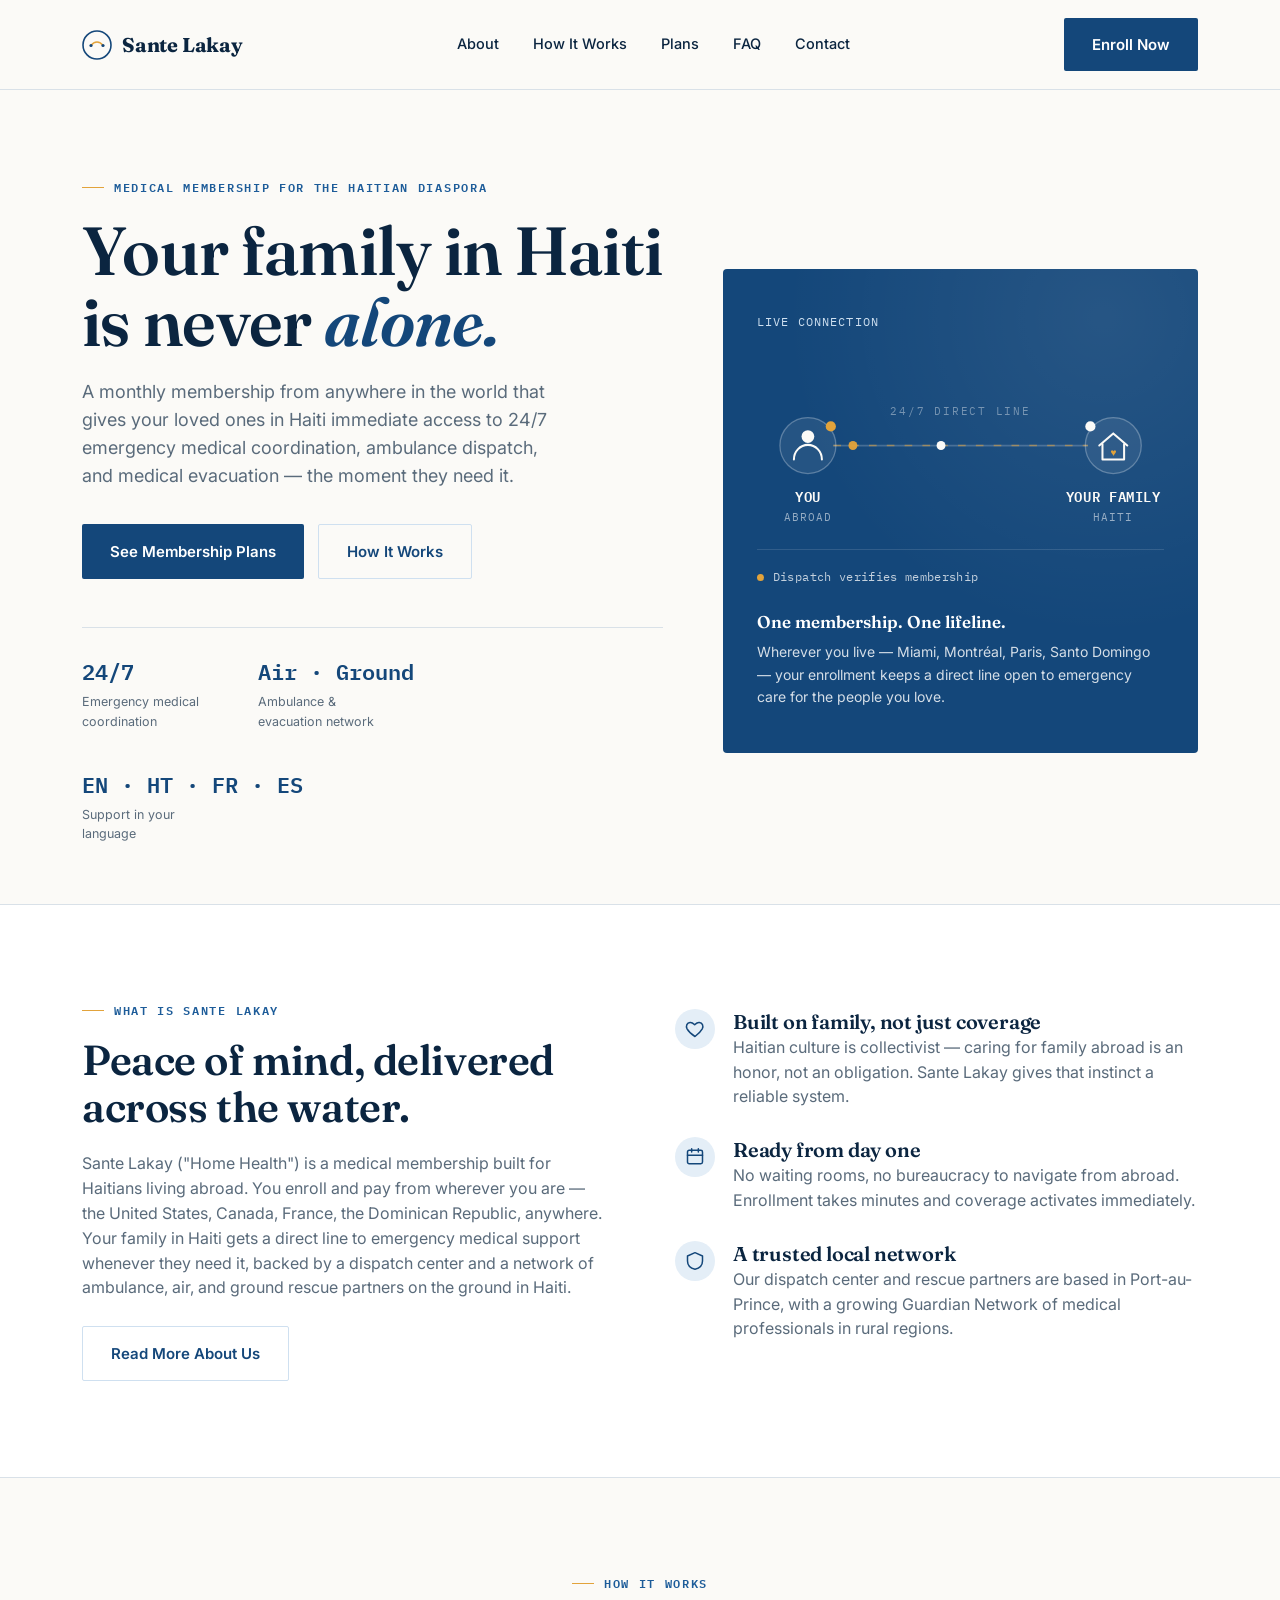
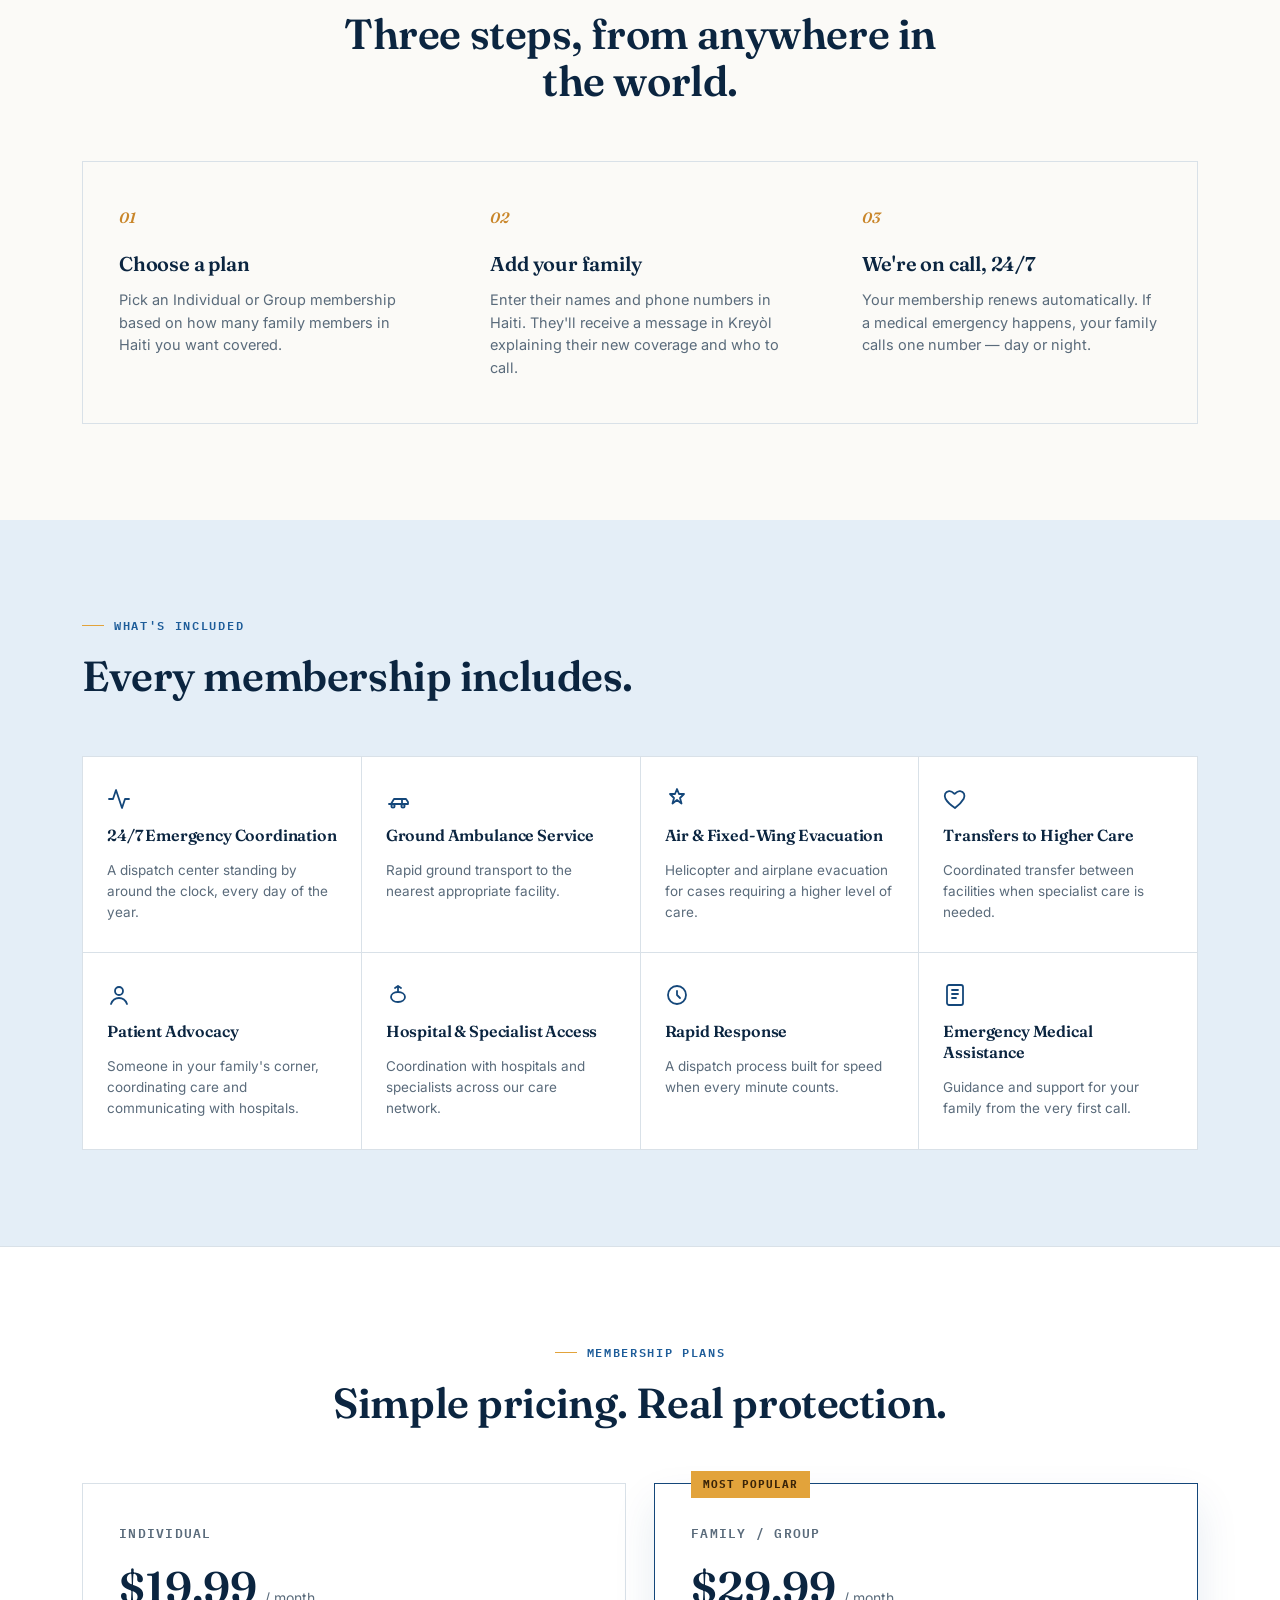
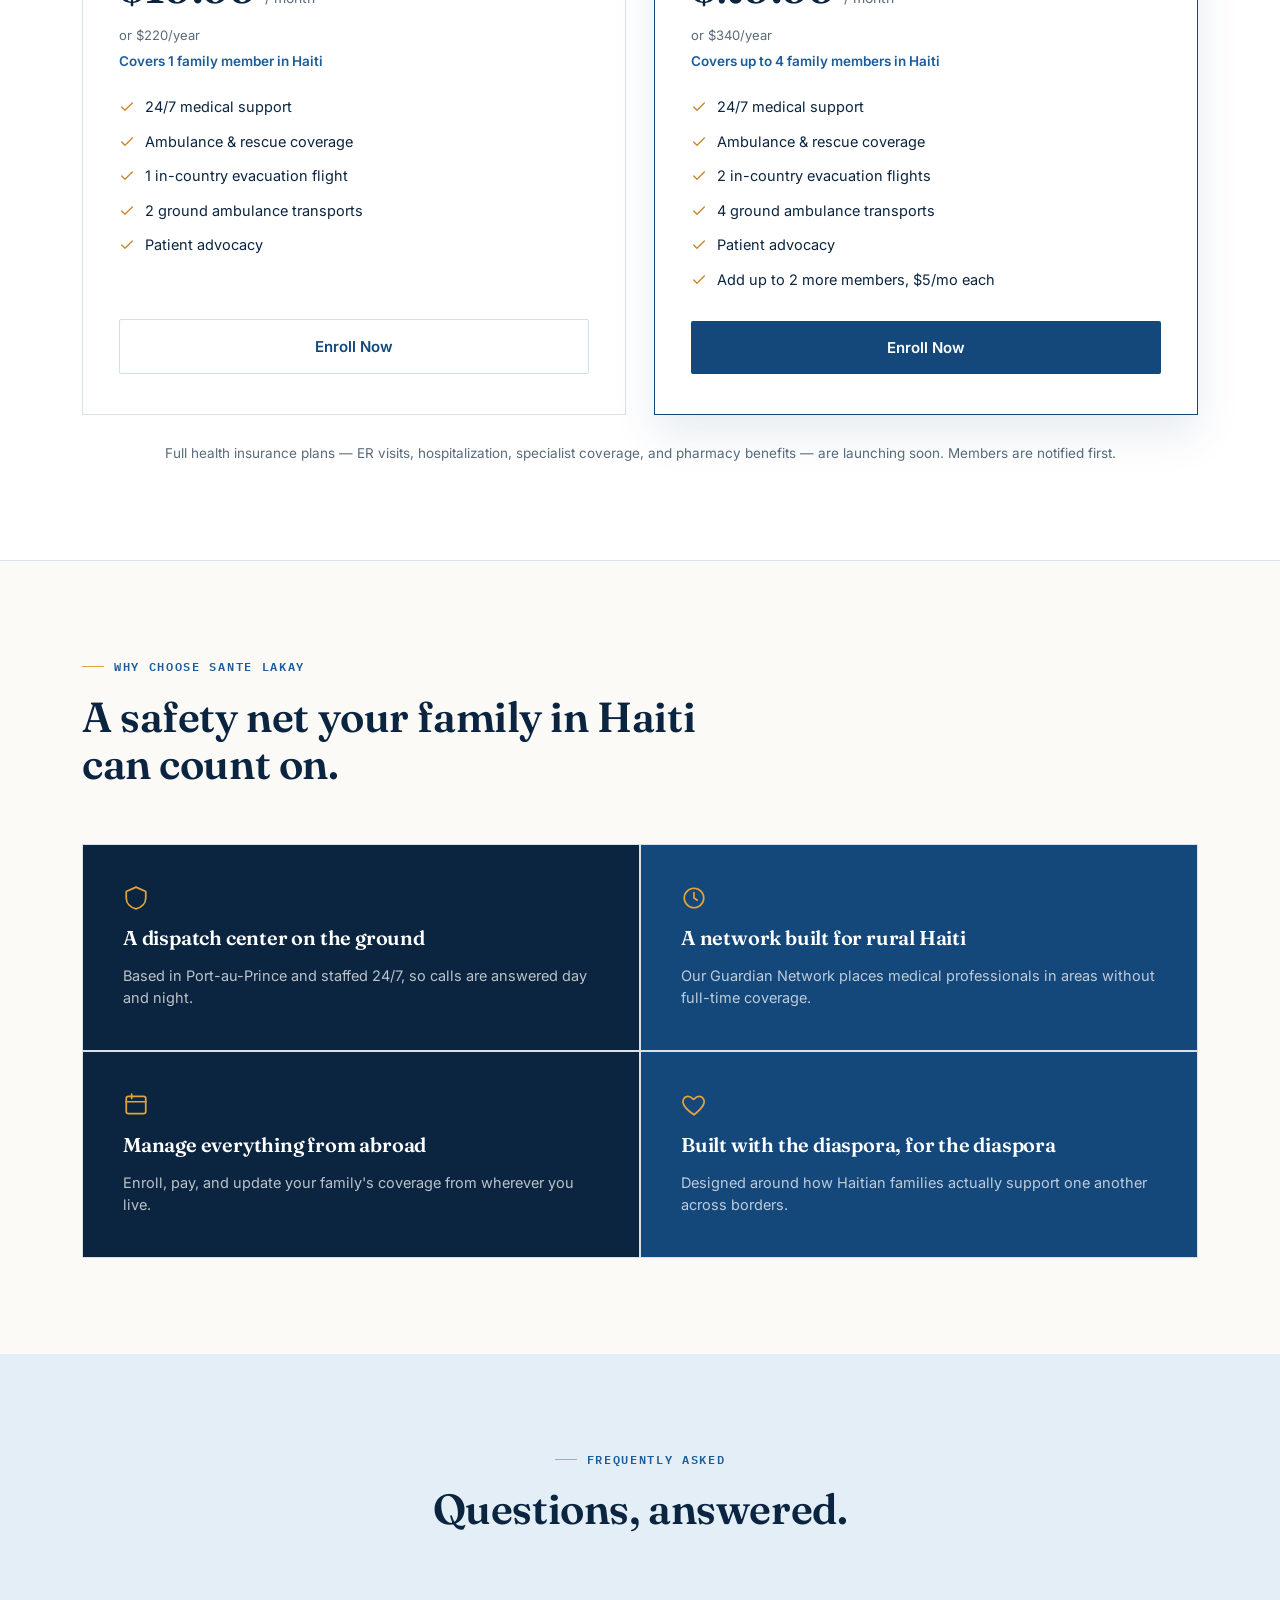
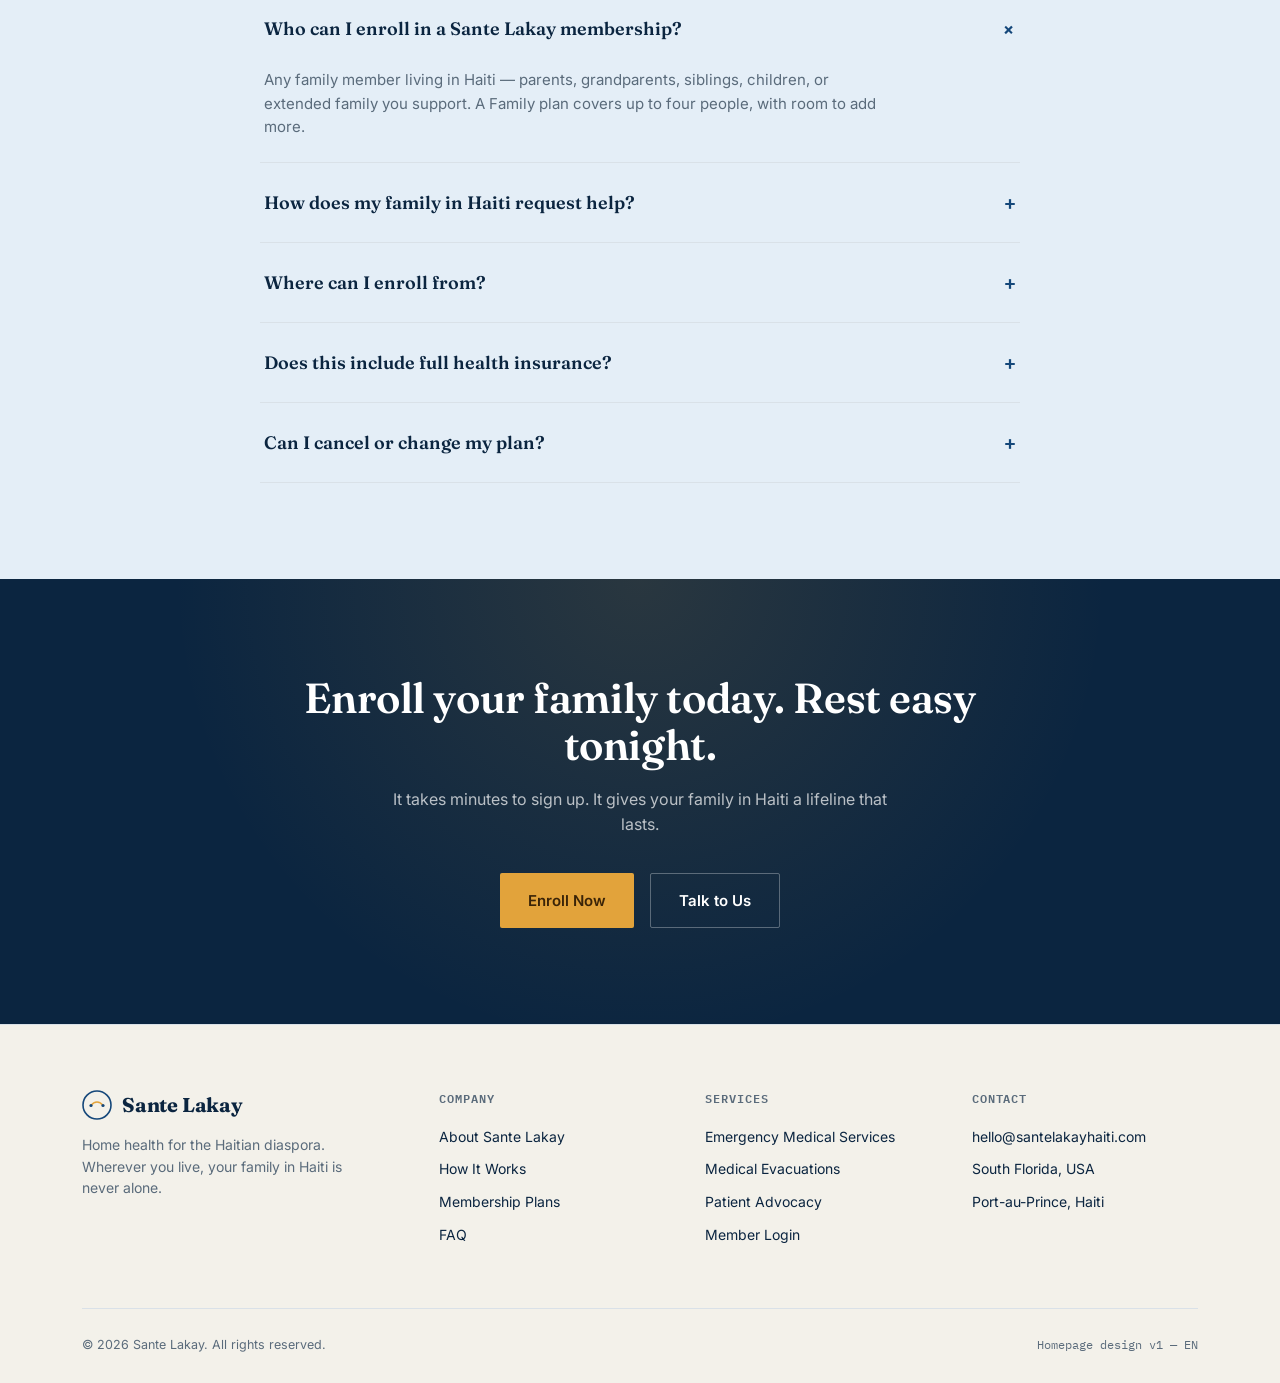
==== commit 4b0ba4d4: "Add About page" ====
--- a/index.html
+++ b/index.html
@@ -118,6 +118,10 @@
   @keyframes pulse{0%,100%{opacity:.35; r:5;} 50%{opacity:1; r:8;}}
   .dashflow{stroke-dasharray:6 8; animation:dash 1.6s linear infinite;}
   @keyframes dash{to{stroke-dashoffset:-28;}}
+  .signal-status{display:flex; align-items:center; gap:9px; position:relative; margin:2px 0 22px; padding-top:18px; border-top:1px solid rgba(255,255,255,.12);}
+  .signal-dot{width:7px; height:7px; border-radius:50%; background:#E2A33B; flex-shrink:0; animation:signalBlink 2.6s ease-in-out infinite;}
+  @keyframes signalBlink{0%,100%{opacity:.35;} 50%{opacity:1;}}
+  #signalText{font-family:var(--mono); font-size:11.5px; letter-spacing:.03em; color:rgba(255,255,255,.75); transition:opacity .35s ease;}
   .lifeline-caption{font-size:14px; color:rgba(255,255,255,.82); position:relative; line-height:1.6;}
   .lifeline-caption strong{color:var(--white); font-family:var(--display); font-size:17px; display:block; margin-bottom:6px; font-weight:600;}
 
@@ -150,6 +154,7 @@
   .service-card p{font-size:13.5px;}
 
   /* ---- Plans ---- */
+  .plan-price-sub{font-size:12.5px; color:var(--muted); margin-bottom:6px; transition:opacity .2s ease;}
   .plans-grid{display:grid; grid-template-columns:1fr 1fr; gap:28px;}
   .plan-card{background:var(--white); border:1px solid var(--line); padding:40px 36px; display:flex; flex-direction:column;}
   .plan-card.featured{border-color:var(--primary); box-shadow:0 20px 40px rgba(20,71,122,.1); position:relative;}
@@ -239,7 +244,7 @@
       Sante Lakay
     </a>
     <nav class="nav-links">
-      <a href="#about" data-i18n="nav.about">About</a>
+      <a href="about.html" data-i18n="nav.about">About</a>
       <a href="how-it-works.html" data-i18n="nav.how">How It Works</a>
       <a href="plans.html" data-i18n="nav.plans">Plans</a>
       <a href="#faq" data-i18n="nav.faq">FAQ</a>
@@ -282,16 +287,46 @@
       </div>
       <div class="lifeline-card">
         <div class="lifeline-tag" data-i18n="hero.card.tag">Live connection</div>
-        <svg class="lifeline-svg" viewBox="0 0 320 140" fill="none" xmlns="http://www.w3.org/2000/svg">
-          <line x1="34" y1="70" x2="286" y2="70" stroke="rgba(255,255,255,.25)" stroke-width="1.4"/>
-          <line class="dashflow" x1="34" y1="70" x2="286" y2="70" stroke="#E2A33B" stroke-width="1.6"/>
-          <circle class="pulse" cx="34" cy="70" r="6" fill="#E2A33B"/>
-          <circle cx="34" cy="70" r="3" fill="#FBFAF7"/>
-          <circle class="pulse" cx="286" cy="70" r="6" fill="#FBFAF7" style="animation-delay:1.3s"/>
-          <circle cx="286" cy="70" r="3" fill="#E2A33B"/>
-          <text x="10" y="110" fill="rgba(255,255,255,.65)" font-family="IBM Plex Mono" font-size="10" letter-spacing="1">DIASPORA</text>
-          <text x="236" y="110" fill="rgba(255,255,255,.65)" font-family="IBM Plex Mono" font-size="10" letter-spacing="1">HAITI</text>
+        <svg class="lifeline-svg" id="lifelineSvg" viewBox="0 0 320 170" fill="none" xmlns="http://www.w3.org/2000/svg">
+          <text x="160" y="66" fill="rgba(255,255,255,.4)" font-family="IBM Plex Mono" font-size="8.5" text-anchor="middle" letter-spacing="1.4">24/7 DIRECT LINE</text>
+
+          <line x1="60" y1="90" x2="260" y2="90" stroke="rgba(255,255,255,.2)" stroke-width="1.4"/>
+          <line class="dashflow" x1="60" y1="90" x2="260" y2="90" stroke="rgba(226,163,59,.55)" stroke-width="1.2"/>
+
+          <!-- signal traveling: you → family -->
+          <circle r="3.5" fill="#E2A33B" cy="90">
+            <animate attributeName="cx" values="60;260" dur="2.6s" repeatCount="indefinite"/>
+            <animate attributeName="opacity" values="0;1;1;0" keyTimes="0;0.08;0.85;1" dur="2.6s" repeatCount="indefinite"/>
+          </circle>
+          <!-- signal traveling: family → you -->
+          <circle r="3.5" fill="#FBFAF7" cy="90">
+            <animate attributeName="cx" values="260;60" dur="2.6s" begin="1.3s" repeatCount="indefinite"/>
+            <animate attributeName="opacity" values="0;1;1;0" keyTimes="0;0.08;0.85;1" dur="2.6s" begin="1.3s" repeatCount="indefinite"/>
+          </circle>
+
+          <!-- left node: you, abroad -->
+          <circle cx="40" cy="90" r="22" fill="rgba(255,255,255,.07)" stroke="rgba(255,255,255,.28)" stroke-width="1"/>
+          <circle class="pulse" cx="58" cy="75" r="4" fill="#E2A33B"/>
+          <circle cx="40" cy="83" r="5" fill="#FBFAF7"/>
+          <path d="M29 101c0-6.5 5-11.5 11-11.5s11 5 11 11.5" stroke="#FBFAF7" stroke-width="1.6" stroke-linecap="round" fill="none"/>
+
+          <!-- right node: family, Haiti -->
+          <circle cx="280" cy="90" r="22" fill="rgba(255,255,255,.07)" stroke="rgba(255,255,255,.28)" stroke-width="1"/>
+          <circle class="pulse" cx="262" cy="75" r="4" fill="#FBFAF7" style="animation-delay:1.3s"/>
+          <path d="M269 90l11-9.5 11 9.5" stroke="#FBFAF7" stroke-width="1.6" stroke-linecap="round" stroke-linejoin="round" fill="none"/>
+          <path d="M271.5 88.5v12.5h17V88.5" stroke="#FBFAF7" stroke-width="1.6" stroke-linejoin="round" fill="none"/>
+          <text x="280" y="98" font-family="IBM Plex Mono" font-size="8" text-anchor="middle" fill="#E2A33B">♥</text>
+
+          <text x="40" y="134" fill="#FBFAF7" font-family="IBM Plex Mono" font-size="11" font-weight="600" text-anchor="middle" letter-spacing=".5">YOU</text>
+          <text x="40" y="149" fill="rgba(255,255,255,.55)" font-family="IBM Plex Mono" font-size="8.5" text-anchor="middle" letter-spacing=".8">ABROAD</text>
+
+          <text x="280" y="134" fill="#FBFAF7" font-family="IBM Plex Mono" font-size="11" font-weight="600" text-anchor="middle" letter-spacing=".5">YOUR FAMILY</text>
+          <text x="280" y="149" fill="rgba(255,255,255,.55)" font-family="IBM Plex Mono" font-size="8.5" text-anchor="middle" letter-spacing=".8">HAITI</text>
         </svg>
+        <div class="signal-status">
+          <span class="signal-dot"></span>
+          <span id="signalText">Family calls the dispatch line</span>
+        </div>
         <div class="lifeline-caption">
           <strong data-i18n="hero.card.title">One membership. One lifeline.</strong>
           <span data-i18n="hero.card.body">Wherever you live — Miami, Montréal, Paris, Santo Domingo — your enrollment keeps a direct line open to emergency care for the people you love.</span>
@@ -307,6 +342,7 @@
         <div class="eyebrow" data-i18n="about.eyebrow">What Is Sante Lakay</div>
         <h2 data-i18n="about.title">Peace of mind, delivered across the water.</h2>
         <p style="margin-top:20px; font-size:16px;" data-i18n="about.body">Sante Lakay ("Home Health") is a medical membership built for Haitians living abroad. You enroll and pay from wherever you are — the United States, Canada, France, the Dominican Republic, anywhere. Your family in Haiti gets a direct line to emergency medical support whenever they need it, backed by a dispatch center and a network of ambulance, air, and ground rescue partners on the ground in Haiti.</p>
+        <a href="about.html" class="btn btn-ghost" style="margin-top:26px;" data-i18n="about.readmore">Read More About Us</a>
       </div>
       <div class="about-points">
         <div class="about-point">
@@ -415,6 +451,7 @@
         <div class="plan-card">
           <div class="plan-name" data-i18n="plans.individual.name">Individual</div>
           <div class="plan-price"><span class="num">$19.99</span><span class="per" data-i18n="plans.individual.per">/ month</span></div>
+          <div style="font-size:13px;color:var(--muted);margin-bottom:6px;">or $220/year</div>
           <div class="plan-people" data-i18n="plans.individual.people">Covers 1 family member in Haiti</div>
           <ul class="plan-features">
             <li><svg viewBox="0 0 24 24" fill="none" stroke-width="2" stroke-linecap="round" stroke-linejoin="round"><path d="M20 6 9 17l-5-5"/></svg><span data-i18n="plans.individual.f1">24/7 medical support</span></li>
@@ -429,6 +466,7 @@
           <div class="plan-badge" data-i18n="plans.family.badge">Most Popular</div>
           <div class="plan-name" data-i18n="plans.family.name">Family / Group</div>
           <div class="plan-price"><span class="num">$29.99</span><span class="per" data-i18n="plans.family.per">/ month</span></div>
+          <div style="font-size:13px;color:var(--muted);margin-bottom:6px;">or $340/year</div>
           <div class="plan-people" data-i18n="plans.family.people">Covers up to 4 family members in Haiti</div>
           <ul class="plan-features">
             <li><svg viewBox="0 0 24 24" fill="none" stroke-width="2" stroke-linecap="round" stroke-linejoin="round"><path d="M20 6 9 17l-5-5"/></svg><span data-i18n="plans.family.f1">24/7 medical support</span></li>
@@ -540,7 +578,7 @@
       </div>
       <div class="footer-col">
         <h4 data-i18n="footer.col1.title">Company</h4>
-        <a href="#about" data-i18n="footer.col1.l1">About Sante Lakay</a>
+        <a href="about.html" data-i18n="footer.col1.l1">About Sante Lakay</a>
         <a href="how-it-works.html" data-i18n="footer.col1.l2">How It Works</a>
         <a href="plans.html" data-i18n="footer.col1.l3">Membership Plans</a>
         <a href="#faq" data-i18n="footer.col1.l4">FAQ</a>
@@ -579,6 +617,7 @@
     "hero.card.body":"Wherever you live — Miami, Montréal, Paris, Santo Domingo — your enrollment keeps a direct line open to emergency care for the people you love.",
     "about.eyebrow":"What Is Sante Lakay","about.title":"Peace of mind, delivered across the water.",
     "about.body":"Sante Lakay (\"Home Health\") is a medical membership built for Haitians living abroad. You enroll and pay from wherever you are — the United States, Canada, France, the Dominican Republic, anywhere. Your family in Haiti gets a direct line to emergency medical support whenever they need it, backed by a dispatch center and a network of ambulance, air, and ground rescue partners on the ground in Haiti.",
+    "about.readmore":"Read More About Us",
     "about.point1.title":"Built on family, not just coverage","about.point1.body":"Haitian culture is collectivist — caring for family abroad is an honor, not an obligation. Sante Lakay gives that instinct a reliable system.",
     "about.point2.title":"Ready from day one","about.point2.body":"No waiting rooms, no bureaucracy to navigate from abroad. Enrollment takes minutes and coverage activates immediately.",
     "about.point3.title":"A trusted local network","about.point3.body":"Our dispatch center and rescue partners are based in Port-au-Prince, with a growing Guardian Network of medical professionals in rural regions.",
@@ -789,6 +828,31 @@
 }
 applyTranslations('en');
 
+// Lifeline signal status cycler — synced roughly to the traveling dot animation
+const signalMessages = [
+  "Family calls the dispatch line",
+  "Dispatch verifies membership",
+  "Ambulance or Guardian dispatched",
+  "You're notified of the update"
+];
+let signalIndex = 0;
+const signalTextEl = document.getElementById('signalText');
+if(signalTextEl){
+  setInterval(()=>{
+    signalIndex = (signalIndex + 1) % signalMessages.length;
+    signalTextEl.style.opacity = 0;
+    setTimeout(()=>{
+      signalTextEl.textContent = signalMessages[signalIndex];
+      signalTextEl.style.opacity = 1;
+    }, 350);
+  }, 2600);
+}
+
+// Respect prefers-reduced-motion for the SVG signal animation
+if(window.matchMedia('(prefers-reduced-motion: reduce)').matches){
+  document.querySelectorAll('#lifelineSvg animate').forEach(a => a.setAttribute('repeatCount','0'));
+}
+
 const burger = document.getElementById('burger');
 burger.addEventListener('click', ()=>{
   const nav = document.querySelector('.nav-links');
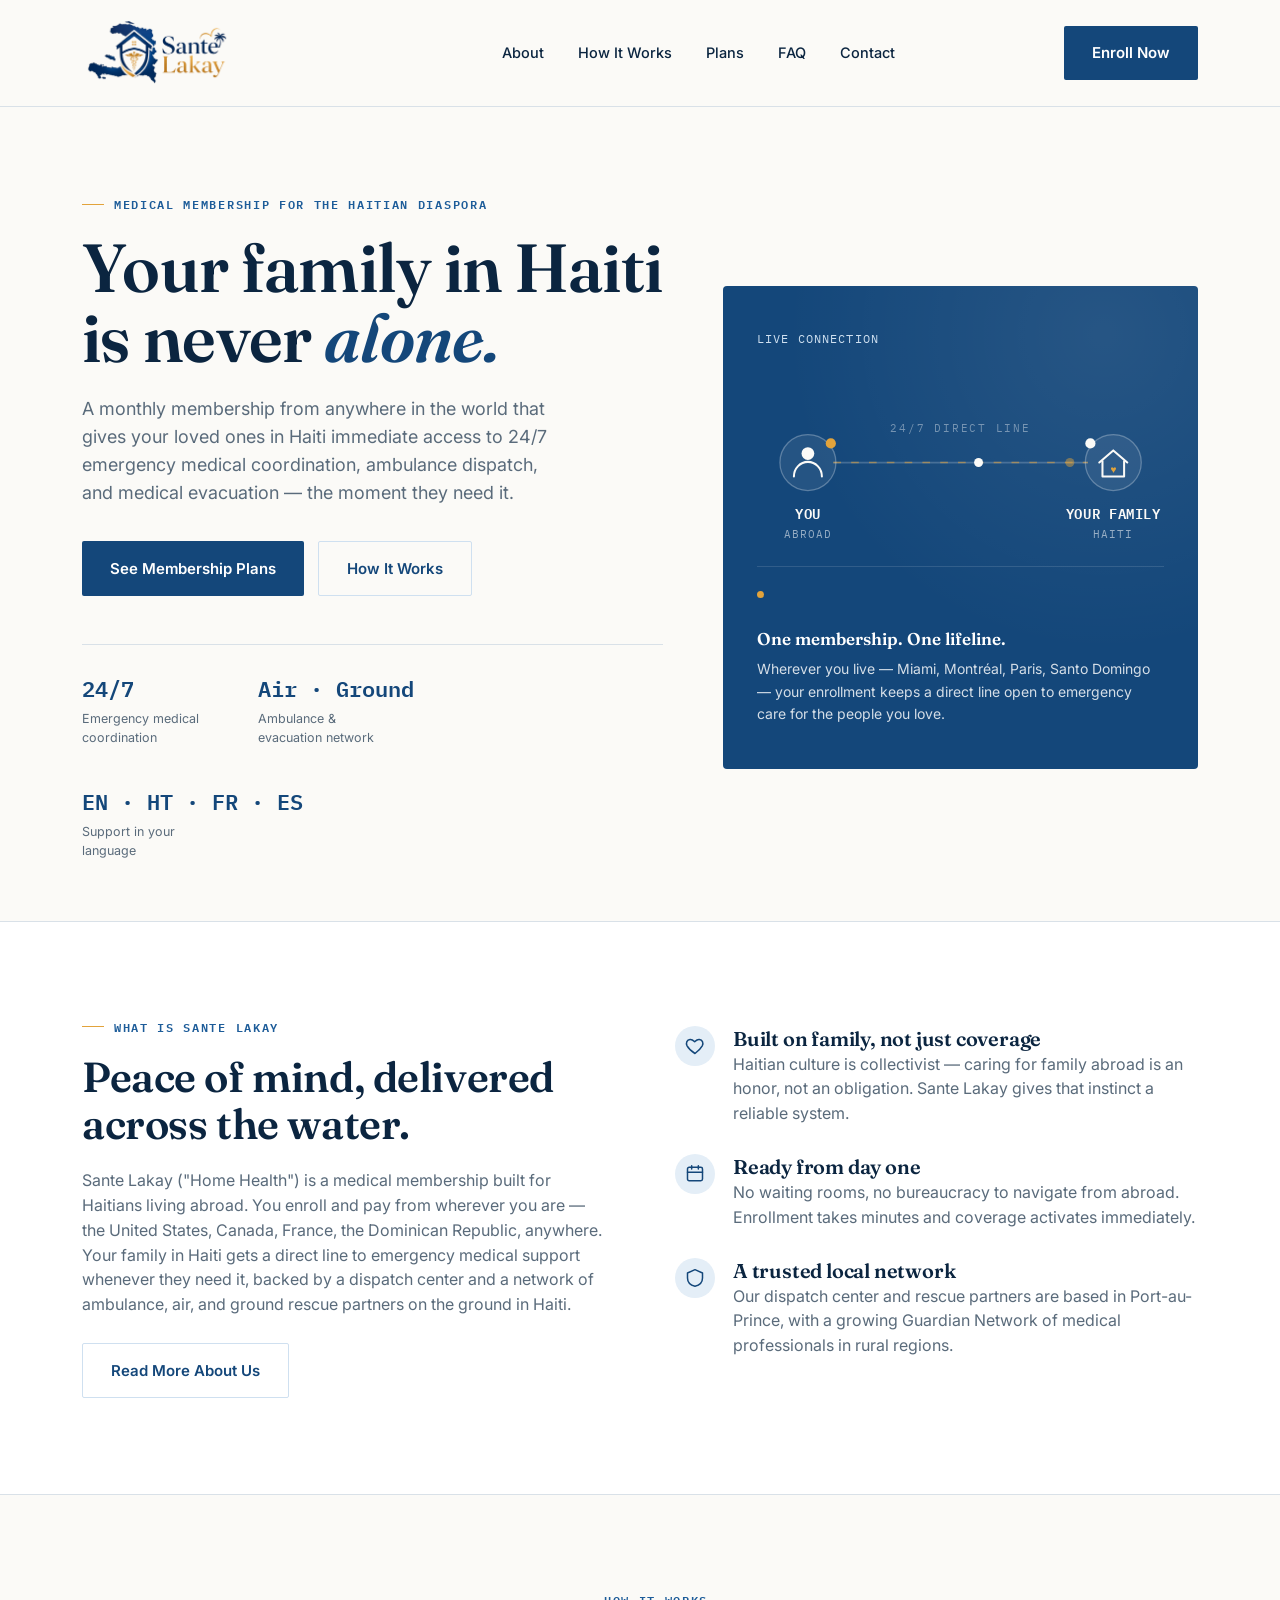
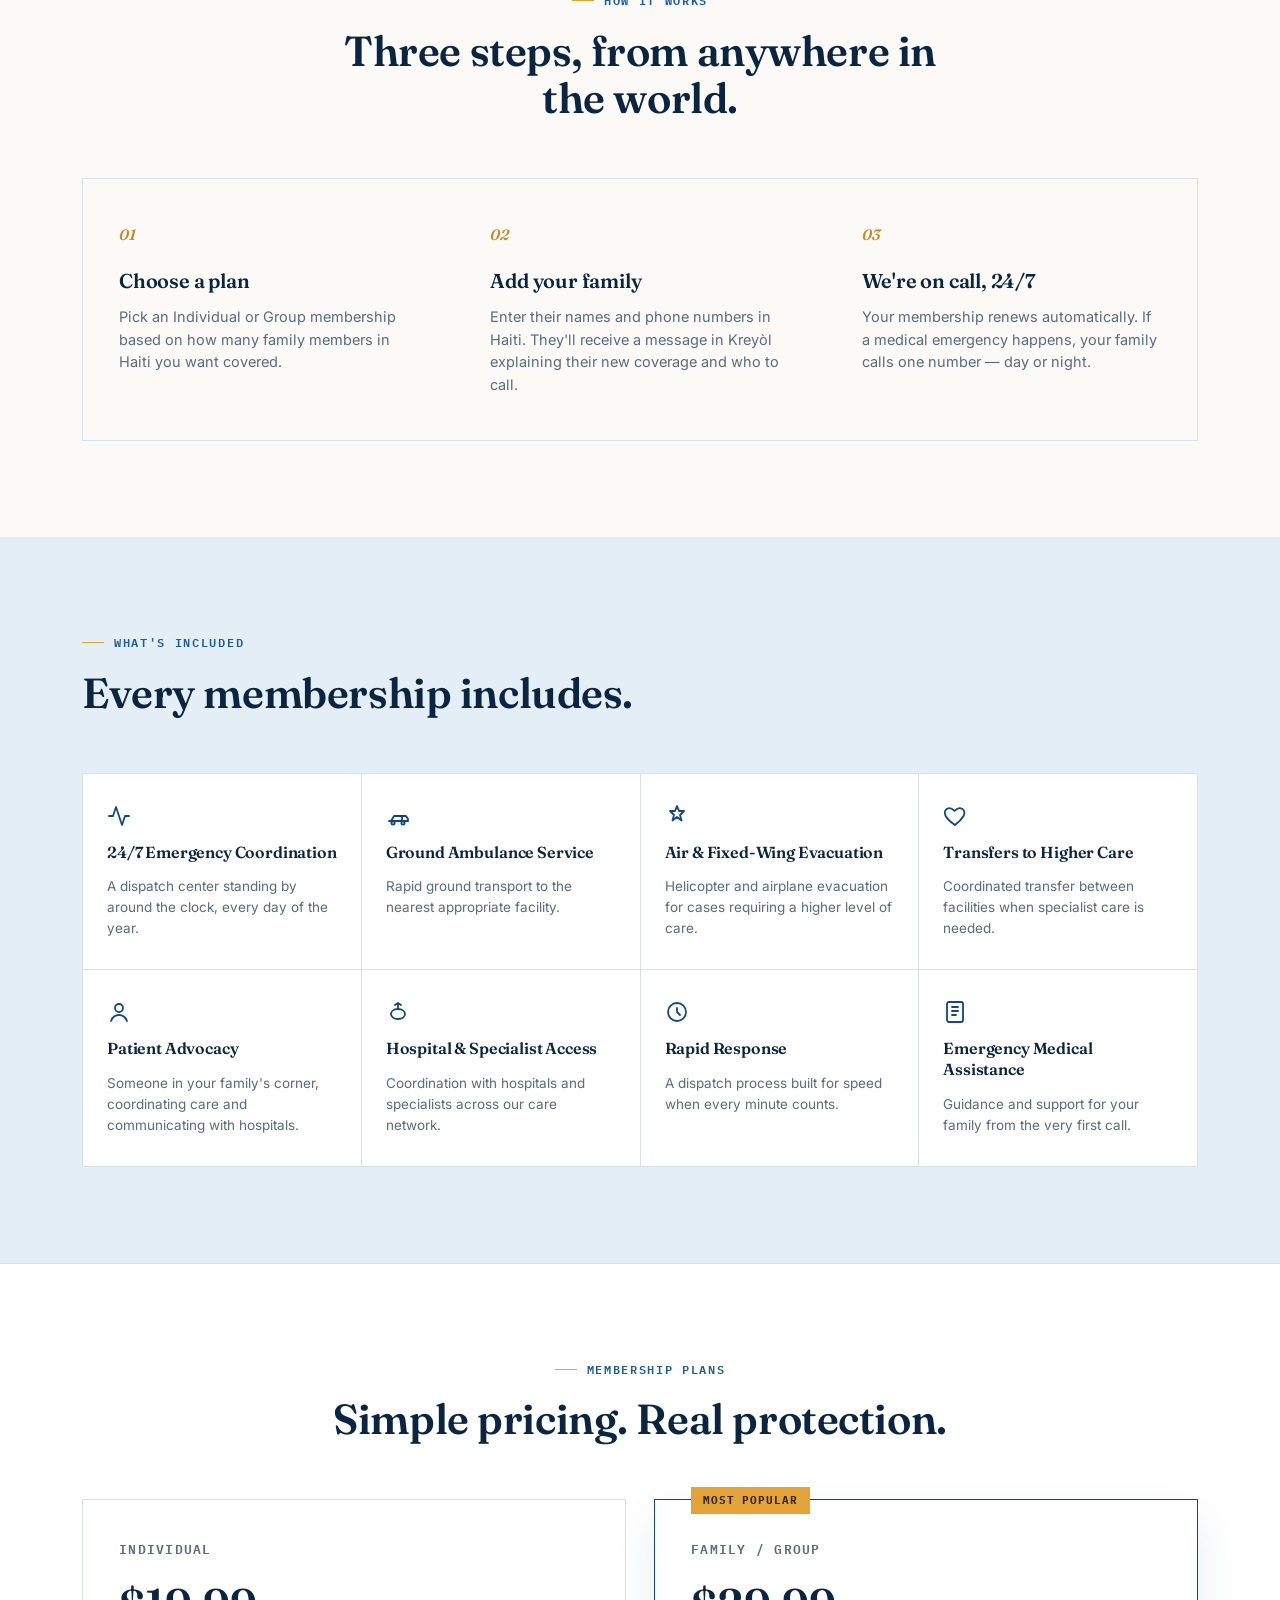
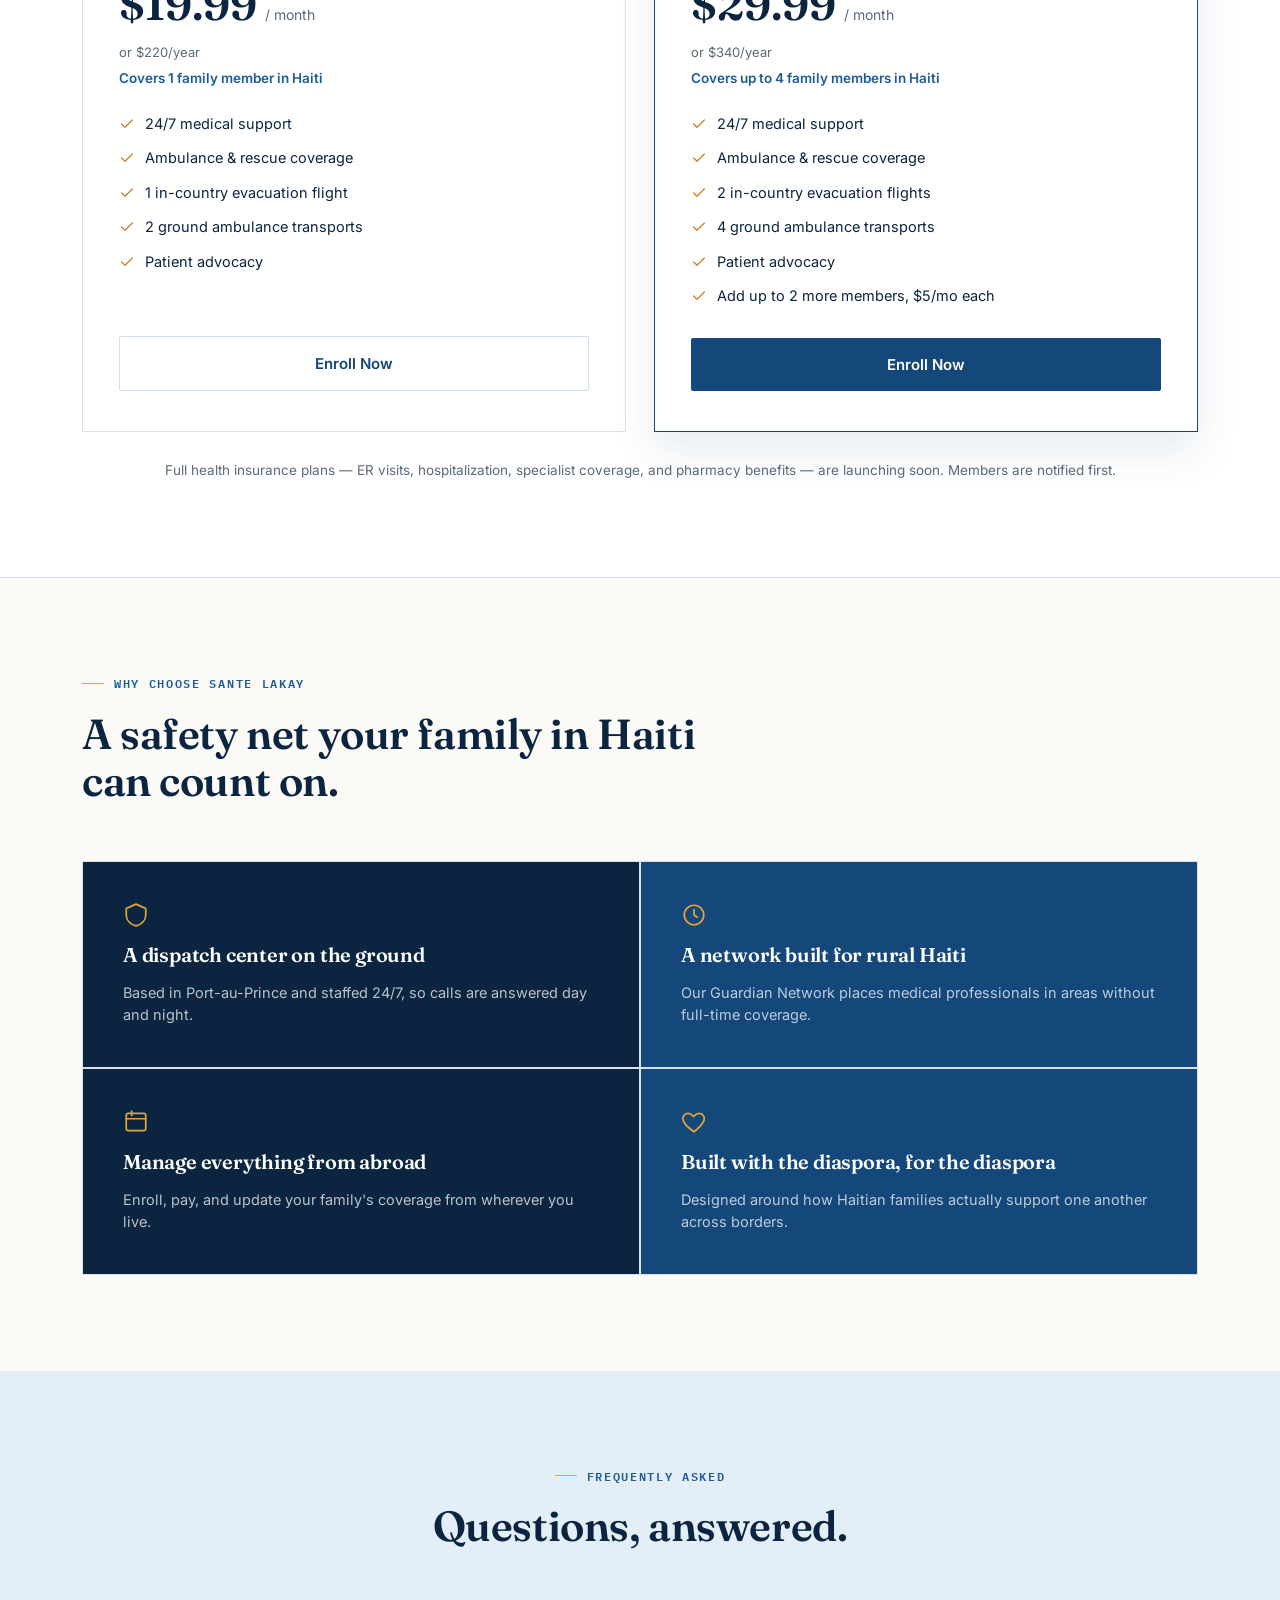
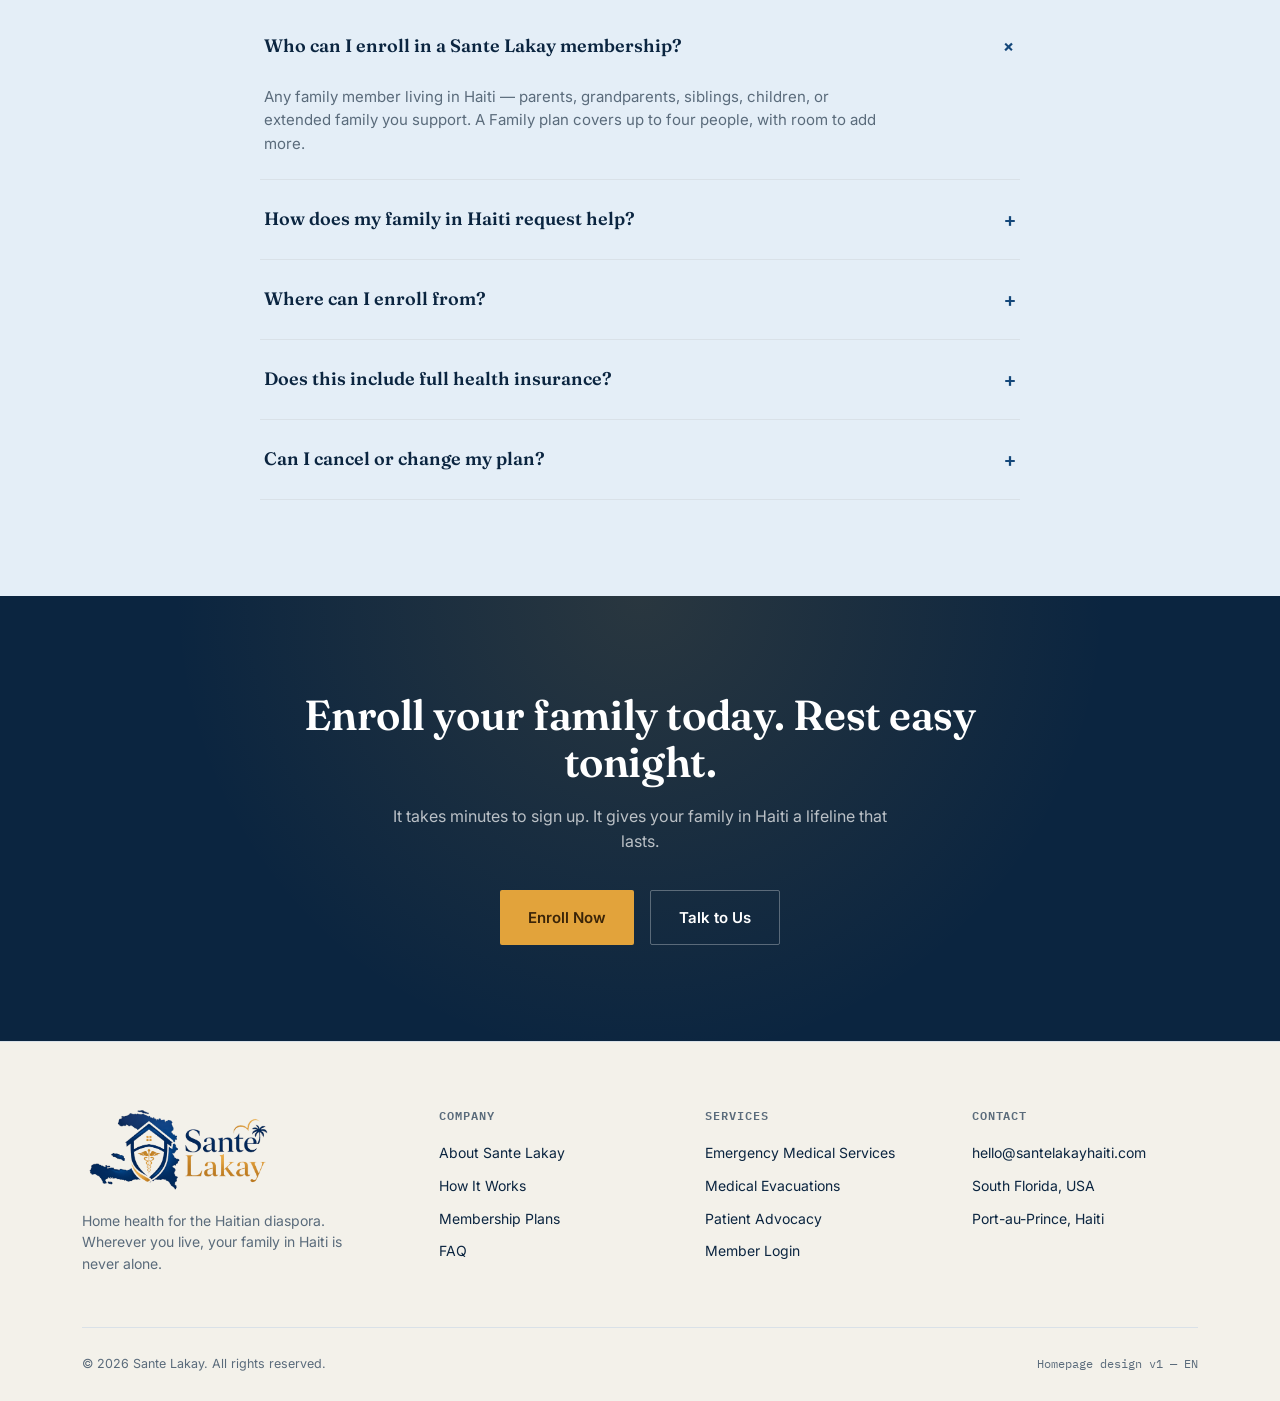
==== commit f6e687fb: "Add img" ====
--- a/index.html
+++ b/index.html
@@ -71,6 +71,7 @@
   }
   .nav{display:flex; align-items:center; justify-content:space-between; padding:18px 32px; max-width:var(--maxw); margin:0 auto;}
   .logo{display:flex; align-items:center; gap:10px; font-family:var(--display); font-weight:700; font-size:20px; letter-spacing:-.01em;}
+  .logo img{object-fit: contain; object-position: left;}
   .logo-mark{width:30px; height:30px; flex-shrink:0;}
   .nav-links{display:flex; align-items:center; gap:34px;}
   .nav-links a{font-size:14.5px; font-weight:500; color:var(--ink); position:relative; padding:4px 0;}
@@ -235,13 +236,7 @@
 <header>
   <div class="nav">
     <a href="#top" class="logo">
-      <svg class="logo-mark" viewBox="0 0 30 30" fill="none" xmlns="http://www.w3.org/2000/svg">
-        <circle cx="15" cy="15" r="14" stroke="#14477A" stroke-width="1.6"/>
-        <path d="M9 15.5C9 15.5 11.5 12 15 12C18.5 12 21 15.5 21 15.5" stroke="#E2A33B" stroke-width="1.6" stroke-linecap="round"/>
-        <circle cx="9" cy="15.5" r="1.6" fill="#14477A"/>
-        <circle cx="21" cy="15.5" r="1.6" fill="#14477A"/>
-      </svg>
-      Sante Lakay
+      <img src="img/logo-sante-lakay.png" alt="Home" width="250" height="70">
     </a>
     <nav class="nav-links">
       <a href="about.html" data-i18n="nav.about">About</a>
@@ -566,13 +561,7 @@
     <div class="footer-grid">
       <div class="footer-brand">
         <div class="logo">
-          <svg class="logo-mark" viewBox="0 0 30 30" fill="none" xmlns="http://www.w3.org/2000/svg">
-            <circle cx="15" cy="15" r="14" stroke="#14477A" stroke-width="1.6"/>
-            <path d="M9 15.5C9 15.5 11.5 12 15 12C18.5 12 21 15.5 21 15.5" stroke="#E2A33B" stroke-width="1.6" stroke-linecap="round"/>
-            <circle cx="9" cy="15.5" r="1.6" fill="#14477A"/>
-            <circle cx="21" cy="15.5" r="1.6" fill="#14477A"/>
-          </svg>
-          Sante Lakay
+          <img src="img/logo-sante-lakay.png" alt="Home" width="300" height="90">
         </div>
         <p data-i18n="footer.tagline">Home health for the Haitian diaspora. Wherever you live, your family in Haiti is never alone.</p>
       </div>
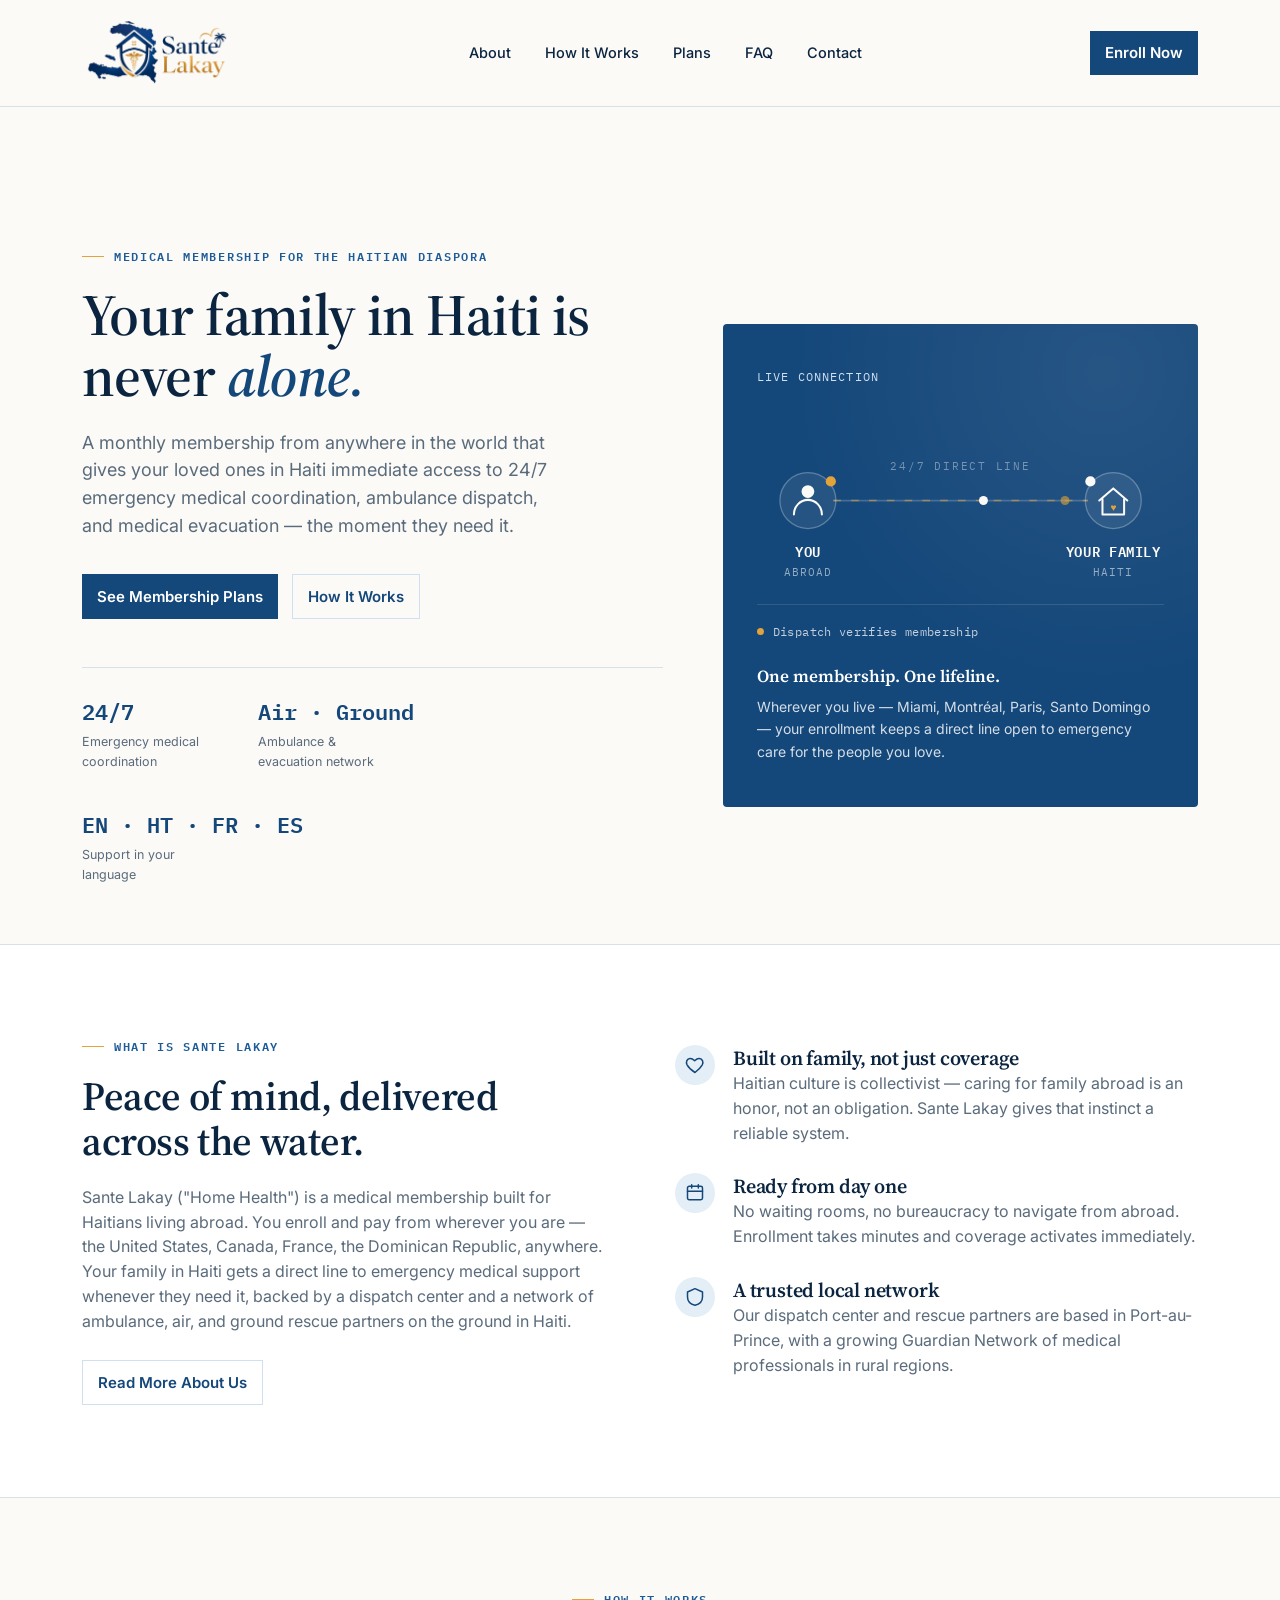
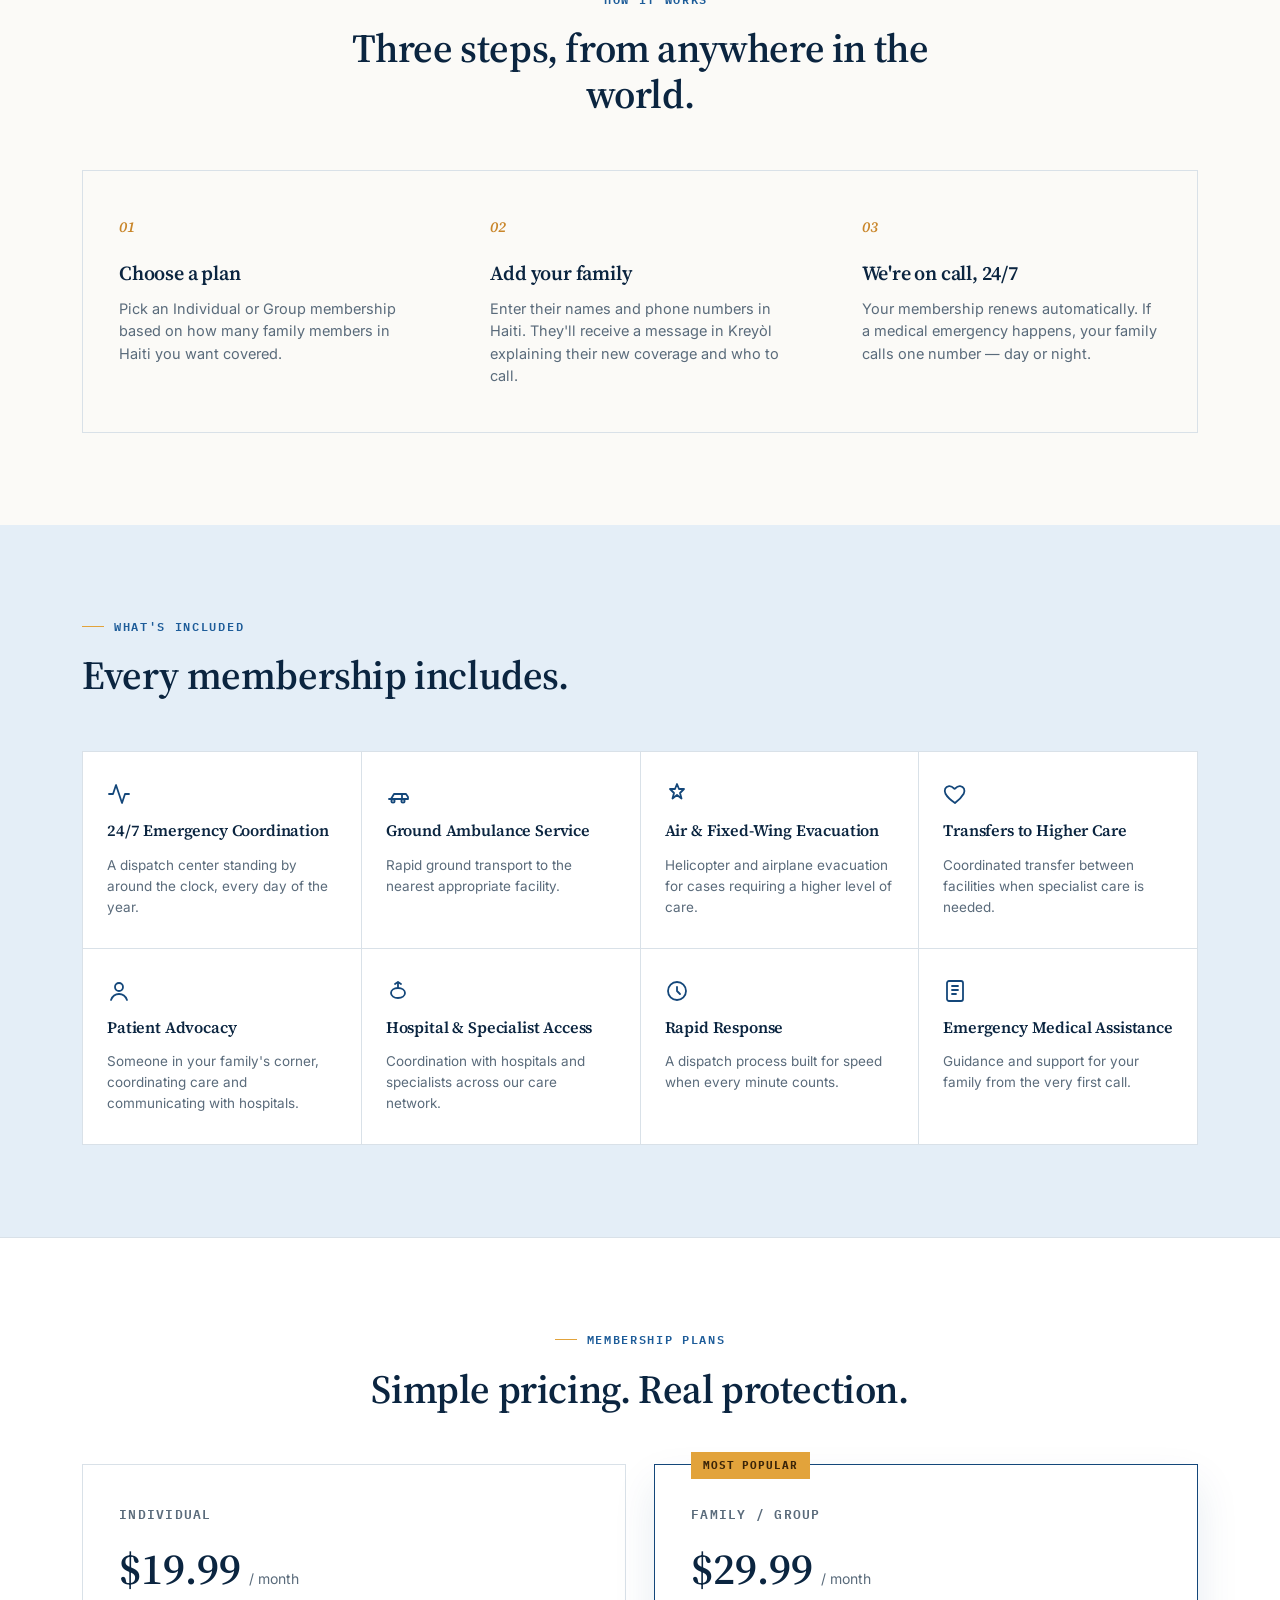
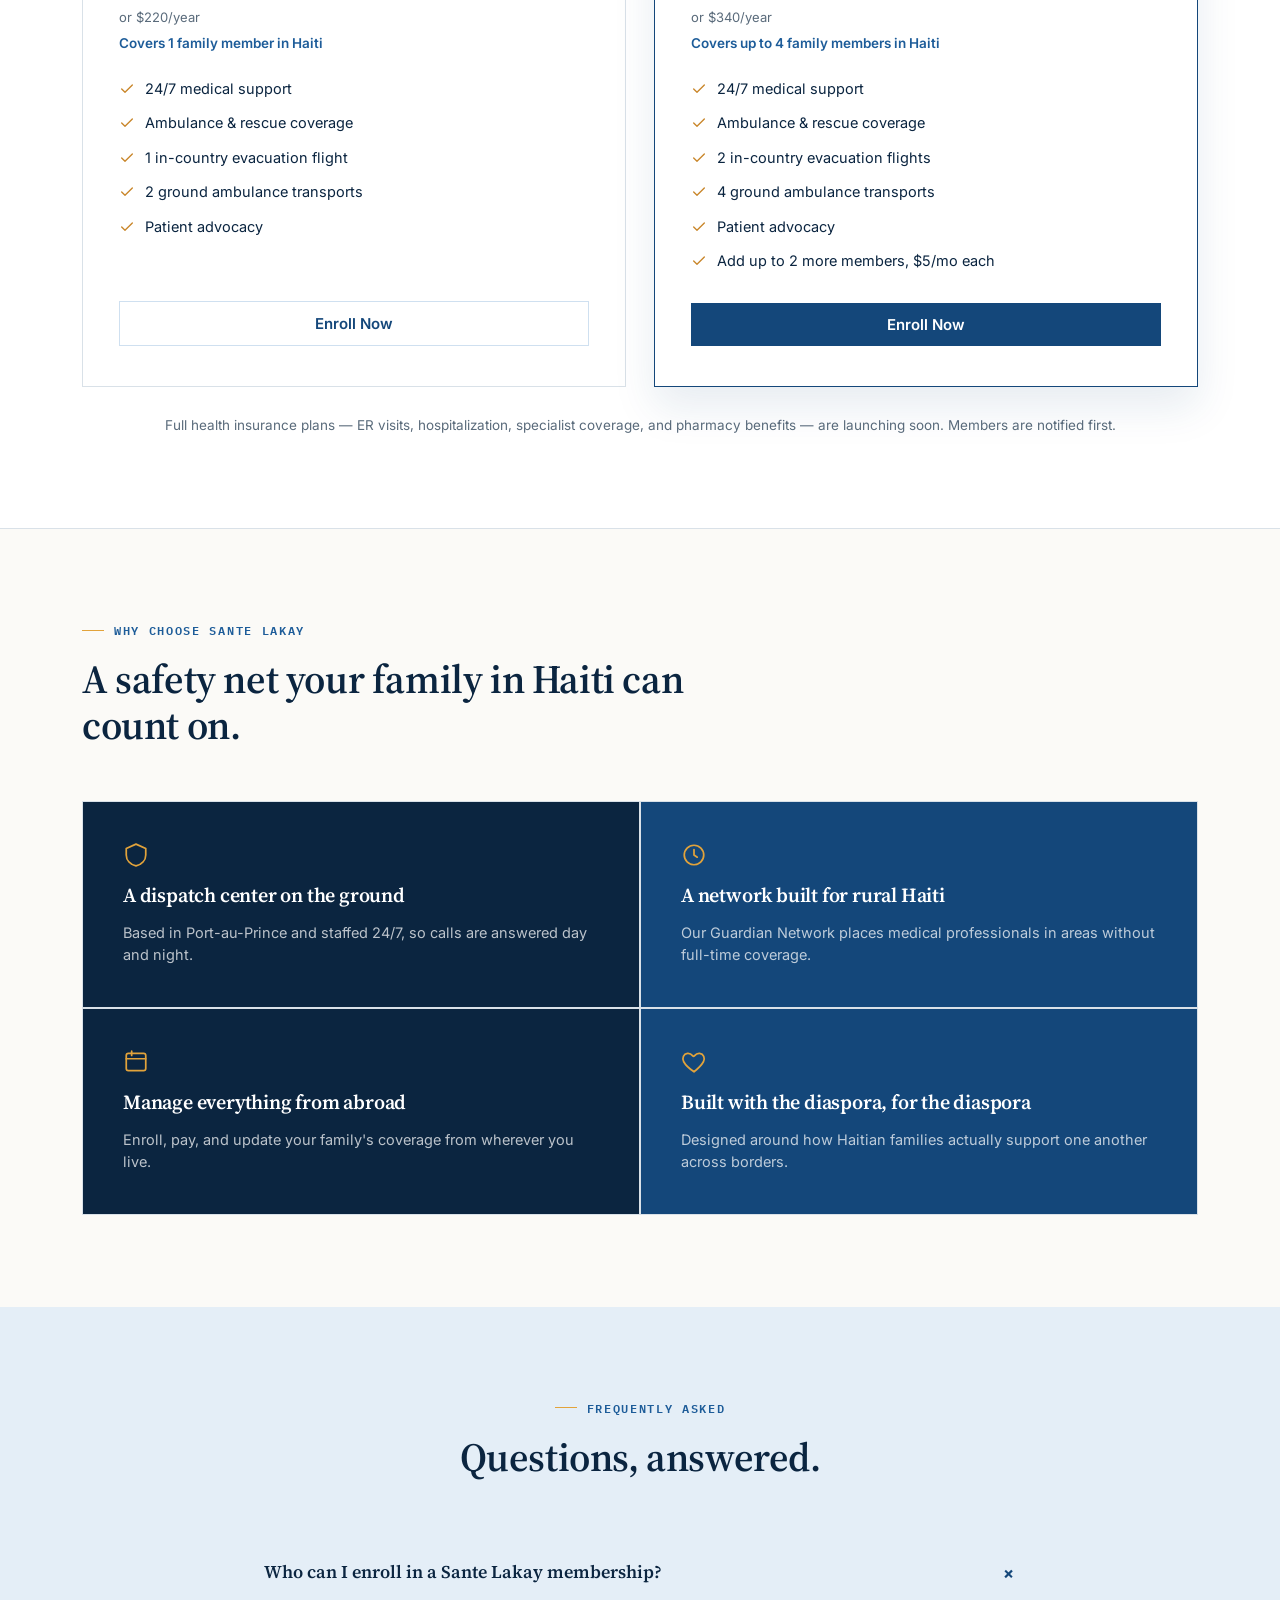
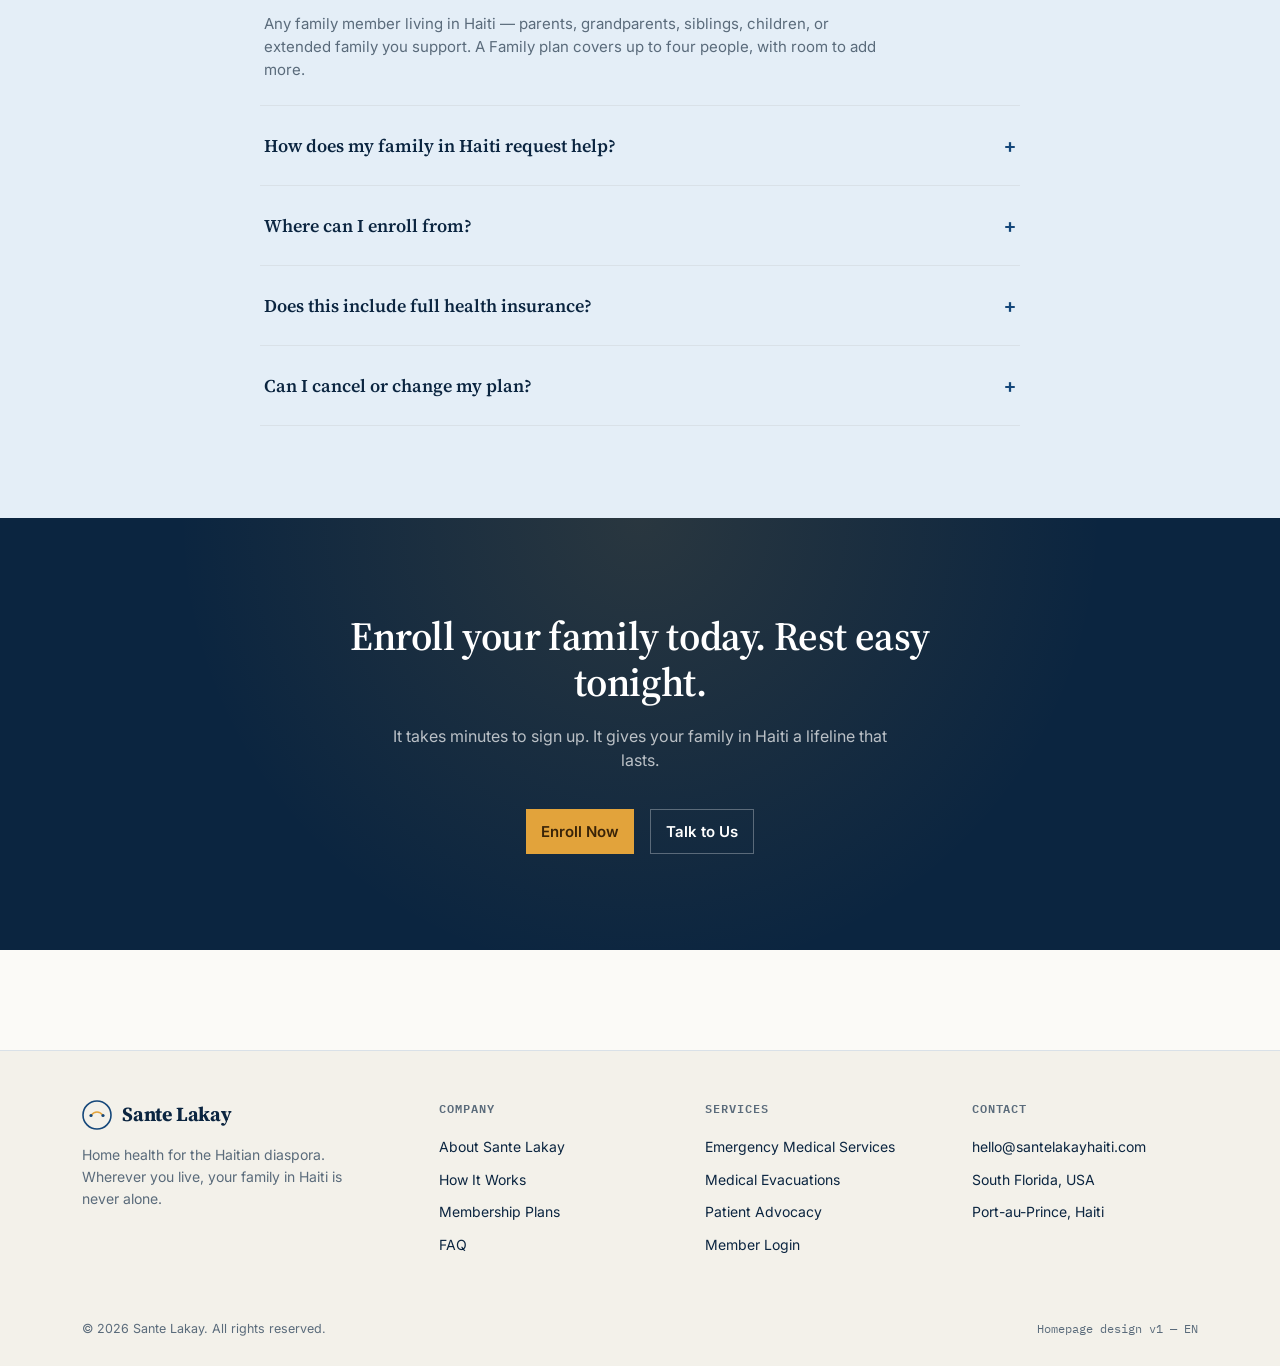
==== commit e24b2edf: "Add css folder" ====
--- a/index.html
+++ b/index.html
@@ -6,237 +6,15 @@
 <title>Sante Lakay — Health care that crosses the water with you</title>
 <link rel="preconnect" href="https://fonts.googleapis.com">
 <link rel="preconnect" href="https://fonts.gstatic.com" crossorigin>
-<link href="https://fonts.googleapis.com/css2?family=Fraunces:opsz,wght@9..144,400;9..144,500;9..144,600;9..144,700&family=Inter:wght@400;500;600;700&family=IBM+Plex+Mono:wght@500;600&display=swap" rel="stylesheet">
-<style>
-  :root{
-    --ink:#0B2540;
-    --primary:#14477A;
-    --primary-2:#1D5C99;
-    --primary-tint:#E4EEF7;
-    --primary-tint-2:#CFE0F0;
-    --accent:#E2A33B;
-    --accent-2:#C9862A;
-    --paper:#FBFAF7;
-    --paper-2:#F3F1EA;
-    --line:#D9E1E8;
-    --white:#FFFFFF;
-    --muted:#5A6B7B;
-    --radius:2px;
-    --display:'Fraunces', Georgia, serif;
-    --body:'Inter', -apple-system, sans-serif;
-    --mono:'IBM Plex Mono', monospace;
-    --maxw:1180px;
-  }
-  *{box-sizing:border-box; margin:0; padding:0;}
-  html{scroll-behavior:smooth;}
-  body{
-    font-family:var(--body);
-    color:var(--ink);
-    background:var(--paper);
-    line-height:1.55;
-    -webkit-font-smoothing:antialiased;
-    overflow-x:hidden;
-  }
-  img{max-width:100%; display:block;}
-  a{color:inherit; text-decoration:none;}
-  ul{list-style:none;}
-  button{font-family:inherit; cursor:pointer; border:none; background:none;}
-  .wrap{max-width:var(--maxw); margin:0 auto; padding:0 32px;}
-  .eyebrow{
-    font-family:var(--mono); font-size:12px; letter-spacing:.14em; text-transform:uppercase;
-    color:var(--primary-2); font-weight:600; display:flex; align-items:center; gap:10px; margin-bottom:18px;
-  }
-  .eyebrow::before{content:''; width:22px; height:1px; background:var(--accent);}
-  h1,h2,h3{font-family:var(--display); font-weight:600; color:var(--ink); letter-spacing:-.01em;}
-  h1{font-size:clamp(38px,5.6vw,68px); line-height:1.04; font-weight:600;}
-  h2{font-size:clamp(28px,3.6vw,42px); line-height:1.12;}
-  h3{font-size:20px; line-height:1.3;}
-  p{color:var(--muted);}
-  .btn{
-    display:inline-flex; align-items:center; gap:10px; padding:15px 28px; font-weight:600; font-size:15px;
-    border-radius:var(--radius); transition:transform .15s ease, box-shadow .15s ease, background .15s ease;
-    white-space:nowrap;
-  }
-  .btn-primary{background:var(--primary); color:var(--white);}
-  .btn-primary:hover{background:var(--ink); transform:translateY(-1px);}
-  .btn-ghost{background:transparent; color:var(--primary); border:1px solid var(--primary-tint-2);}
-  .btn-ghost:hover{border-color:var(--primary); background:var(--primary-tint);}
-  .btn-accent{background:var(--accent); color:#3A2408;}
-  .btn-accent:hover{background:var(--accent-2); transform:translateY(-1px);}
-
-  /* ---- Header ---- */
-  header{
-    position:sticky; top:0; z-index:100; background:rgba(251,250,247,.92); backdrop-filter:blur(10px);
-    border-bottom:1px solid var(--line);
-  }
-  .nav{display:flex; align-items:center; justify-content:space-between; padding:18px 32px; max-width:var(--maxw); margin:0 auto;}
-  .logo{display:flex; align-items:center; gap:10px; font-family:var(--display); font-weight:700; font-size:20px; letter-spacing:-.01em;}
-  .logo img{object-fit: contain; object-position: left;}
-  .logo-mark{width:30px; height:30px; flex-shrink:0;}
-  .nav-links{display:flex; align-items:center; gap:34px;}
-  .nav-links a{font-size:14.5px; font-weight:500; color:var(--ink); position:relative; padding:4px 0;}
-  .nav-links a:hover{color:var(--primary);}
-  .nav-right{display:flex; align-items:center; gap:16px;}
-  .lang-switch{position:relative;}
-  .lang-btn{
-    display:flex; align-items:center; gap:6px; font-size:13px; font-weight:600; font-family:var(--mono);
-    padding:8px 12px; border:1px solid var(--line); border-radius:var(--radius); color:var(--ink);
-  }
-  .lang-btn:hover{border-color:var(--primary);}
-  .lang-menu{
-    position:absolute; top:calc(100% + 8px); right:0; background:var(--white); border:1px solid var(--line);
-    box-shadow:0 12px 28px rgba(11,37,64,.12); min-width:170px; display:none; z-index:50;
-  }
-  .lang-menu.open{display:block;}
-  .lang-menu button{display:flex; width:100%; align-items:center; justify-content:space-between; padding:11px 14px; font-size:13.5px; text-align:left;}
-  .lang-menu button:hover{background:var(--primary-tint);}
-  .lang-menu button.active{color:var(--primary); font-weight:700;}
-  .burger{display:none; flex-direction:column; gap:5px; padding:6px;}
-  .burger span{width:22px; height:2px; background:var(--ink);}
-
-  /* ---- Hero ---- */
-  .hero{padding:88px 0 60px; position:relative; overflow:hidden;}
-  .hero-grid{display:grid; grid-template-columns:1.1fr .9fr; gap:60px; align-items:center;}
-  .hero h1{margin-bottom:22px;}
-  .hero h1 em{font-style:italic; color:var(--primary);}
-  .hero p.lead{font-size:18px; max-width:480px; margin-bottom:34px;}
-  .hero-ctas{display:flex; gap:14px; flex-wrap:wrap; margin-bottom:48px;}
-  .hero-stats{display:flex; gap:36px; flex-wrap:wrap; border-top:1px solid var(--line); padding-top:26px;}
-  .stat-num{font-family:var(--mono); font-weight:600; font-size:22px; color:var(--primary); display:block;}
-  .stat-label{font-size:12.5px; color:var(--muted); max-width:140px; display:block; margin-top:4px;}
-
-  /* signature lifeline graphic */
-  .lifeline-card{
-    background:var(--primary); border-radius:4px; padding:44px 34px; position:relative; color:var(--white); overflow:hidden;
-    min-height:420px; display:flex; flex-direction:column; justify-content:space-between;
-  }
-  .lifeline-card::before{
-    content:''; position:absolute; inset:0; background:radial-gradient(circle at 80% 10%, rgba(255,255,255,.08), transparent 55%);
-  }
-  .lifeline-tag{font-family:var(--mono); font-size:11.5px; letter-spacing:.1em; text-transform:uppercase; color:var(--primary-tint-2); position:relative;}
-  .lifeline-svg{width:100%; height:auto; position:relative;}
-  .pulse{animation:pulse 2.6s ease-in-out infinite;}
-  @keyframes pulse{0%,100%{opacity:.35; r:5;} 50%{opacity:1; r:8;}}
-  .dashflow{stroke-dasharray:6 8; animation:dash 1.6s linear infinite;}
-  @keyframes dash{to{stroke-dashoffset:-28;}}
-  .signal-status{display:flex; align-items:center; gap:9px; position:relative; margin:2px 0 22px; padding-top:18px; border-top:1px solid rgba(255,255,255,.12);}
-  .signal-dot{width:7px; height:7px; border-radius:50%; background:#E2A33B; flex-shrink:0; animation:signalBlink 2.6s ease-in-out infinite;}
-  @keyframes signalBlink{0%,100%{opacity:.35;} 50%{opacity:1;}}
-  #signalText{font-family:var(--mono); font-size:11.5px; letter-spacing:.03em; color:rgba(255,255,255,.75); transition:opacity .35s ease;}
-  .lifeline-caption{font-size:14px; color:rgba(255,255,255,.82); position:relative; line-height:1.6;}
-  .lifeline-caption strong{color:var(--white); font-family:var(--display); font-size:17px; display:block; margin-bottom:6px; font-weight:600;}
-
-  /* ---- Section shells ---- */
-  section{padding:96px 0;}
-  .section-alt{background:var(--white); border-top:1px solid var(--line); border-bottom:1px solid var(--line);}
-  .section-tint{background:var(--primary-tint);}
-  .section-head{max-width:640px; margin-bottom:56px;}
-  .section-head.center{margin-left:auto; margin-right:auto; text-align:center;}
-
-  /* ---- About ---- */
-  .about-grid{display:grid; grid-template-columns:1fr 1fr; gap:70px; align-items:start;}
-  .about-points{display:flex; flex-direction:column; gap:28px; margin-top:8px;}
-  .about-point{display:flex; gap:18px;}
-  .point-icon{width:40px; height:40px; flex-shrink:0; border-radius:50%; background:var(--primary-tint); display:flex; align-items:center; justify-content:center;}
-  .point-icon svg{width:20px; height:20px; stroke:var(--primary);}
-
-  /* ---- How it works ---- */
-  .steps{display:grid; grid-template-columns:repeat(3,1fr); gap:0; border:1px solid var(--line); background:var(--line);}
-  .step{background:var(--paper); padding:44px 36px; position:relative;}
-  .step-num{font-family:var(--display); font-size:15px; font-weight:600; color:var(--accent-2); font-style:italic; margin-bottom:22px; display:block;}
-  .step h3{margin-bottom:12px;}
-  .step p{font-size:14.5px;}
-
-  /* ---- Included services ---- */
-  .services-grid{display:grid; grid-template-columns:repeat(4,1fr); gap:1px; background:var(--line); border:1px solid var(--line);}
-  .service-card{background:var(--white); padding:30px 24px; display:flex; flex-direction:column; gap:14px;}
-  .service-card svg{width:24px; height:24px; stroke:var(--primary);}
-  .service-card h3{font-size:16px;}
-  .service-card p{font-size:13.5px;}
-
-  /* ---- Plans ---- */
-  .plan-price-sub{font-size:12.5px; color:var(--muted); margin-bottom:6px; transition:opacity .2s ease;}
-  .plans-grid{display:grid; grid-template-columns:1fr 1fr; gap:28px;}
-  .plan-card{background:var(--white); border:1px solid var(--line); padding:40px 36px; display:flex; flex-direction:column;}
-  .plan-card.featured{border-color:var(--primary); box-shadow:0 20px 40px rgba(20,71,122,.1); position:relative;}
-  .plan-badge{position:absolute; top:-13px; left:36px; background:var(--accent); color:#3A2408; font-family:var(--mono); font-size:11px; letter-spacing:.08em; text-transform:uppercase; font-weight:700; padding:5px 12px;}
-  .plan-name{font-family:var(--mono); font-size:12.5px; letter-spacing:.1em; text-transform:uppercase; color:var(--muted); font-weight:600; margin-bottom:10px;}
-  .plan-price{display:flex; align-items:baseline; gap:8px; margin-bottom:4px;}
-  .plan-price .num{font-family:var(--display); font-size:44px; font-weight:600; color:var(--ink);}
-  .plan-price .per{font-size:14px; color:var(--muted);}
-  .plan-people{font-size:13.5px; color:var(--primary-2); font-weight:600; margin-bottom:24px;}
-  .plan-features{display:flex; flex-direction:column; gap:12px; margin-bottom:30px; flex:1;}
-  .plan-features li{display:flex; gap:10px; font-size:14.5px; color:var(--ink); align-items:flex-start;}
-  .plan-features svg{width:16px; height:16px; stroke:var(--accent-2); flex-shrink:0; margin-top:3px;}
-  .plans-note{margin-top:28px; font-size:13.5px; text-align:center; color:var(--muted);}
-
-  /* ---- Why choose ---- */
-  .why-grid{display:grid; grid-template-columns:repeat(2,1fr); gap:2px; background:var(--line); border:1px solid var(--line);}
-  .why-card{background:var(--primary); color:var(--white); padding:40px; display:flex; flex-direction:column; gap:14px;}
-  .why-card:nth-child(odd){background:var(--ink);}
-  .why-card svg{width:26px; height:26px; stroke:var(--accent);}
-  .why-card h3{color:var(--white);}
-  .why-card p{color:rgba(255,255,255,.72); font-size:14.5px;}
-
-  /* ---- FAQ ---- */
-  .faq-list{max-width:760px; margin:0 auto;}
-  .faq-item{border-bottom:1px solid var(--line);}
-  .faq-q{display:flex; justify-content:space-between; align-items:center; padding:24px 4px; font-family:var(--display); font-size:18px; font-weight:600; cursor:pointer;}
-  .faq-q .plus{font-family:var(--mono); font-size:20px; color:var(--primary); transition:transform .2s ease;}
-  details[open] .faq-q .plus{transform:rotate(45deg);}
-  .faq-a{padding:0 4px 24px; font-size:15px; max-width:640px;}
-  summary::-webkit-details-marker{display:none;}
-  summary{list-style:none;}
-
-  /* ---- CTA banner ---- */
-  .cta-banner{background:var(--ink); color:var(--white); text-align:center; padding:96px 0; position:relative; overflow:hidden;}
-  .cta-banner::before{content:''; position:absolute; inset:0; background:radial-gradient(circle at 50% 0%, rgba(226,163,59,.14), transparent 60%);}
-  .cta-banner h2{color:var(--white); max-width:680px; margin:0 auto 18px; position:relative;}
-  .cta-banner p{color:rgba(255,255,255,.7); max-width:520px; margin:0 auto 36px; position:relative;}
-  .cta-banner .btn-row{display:flex; gap:16px; justify-content:center; position:relative; flex-wrap:wrap;}
-
-  /* ---- Footer ---- */
-  footer{background:var(--paper-2); padding:64px 0 28px; border-top:1px solid var(--line);}
-  .footer-grid{display:grid; grid-template-columns:1.4fr 1fr 1fr 1fr; gap:40px; margin-bottom:52px;}
-  .footer-brand p{font-size:14px; max-width:260px; margin-top:14px;}
-  .footer-col h4{font-family:var(--mono); font-size:12px; letter-spacing:.08em; text-transform:uppercase; color:var(--muted); margin-bottom:18px; font-weight:600;}
-  .footer-col a{display:block; font-size:14px; color:var(--ink); margin-bottom:11px;}
-  .footer-col a:hover{color:var(--primary);}
-  .footer-bottom{display:flex; justify-content:space-between; align-items:center; padding-top:26px; border-top:1px solid var(--line); font-size:12.5px; color:var(--muted); flex-wrap:wrap; gap:12px;}
-  .footer-langs{display:flex; gap:14px;}
-  .footer-langs button{font-family:var(--mono); font-size:12px; color:var(--muted); font-weight:600;}
-  .footer-langs button.active{color:var(--primary);}
-
-  @media(max-width:920px){
-    .nav-links{display:none;}
-    .burger{display:flex;}
-    .hero-grid{grid-template-columns:1fr;}
-    .about-grid{grid-template-columns:1fr; gap:40px;}
-    .steps{grid-template-columns:1fr;}
-    .services-grid{grid-template-columns:repeat(2,1fr);}
-    .plans-grid{grid-template-columns:1fr;}
-    .why-grid{grid-template-columns:1fr;}
-    .footer-grid{grid-template-columns:1fr 1fr; row-gap:36px;}
-    section{padding:64px 0;}
-    .hero{padding:48px 0 40px;}
-  }
-  @media(max-width:520px){
-    .footer-grid{grid-template-columns:1fr;}
-    .hero-stats{gap:24px;}
-    .wrap{padding:0 20px;}
-    .nav{padding:16px 20px;}
-  }
-  @media (prefers-reduced-motion: reduce){
-    .pulse, .dashflow{animation:none;}
-  }
-</style>
+<link href="https://fonts.googleapis.com/css2?family=Source+Serif+4:opsz,wght@8..60,400;8..60,500;8..60,600;8..60,700&family=Inter:wght@400;500;600;700&family=IBM+Plex+Mono:wght@500;600&display=swap" rel="stylesheet">
+<link rel="stylesheet" href="css/styles.css">
 </head>
 <body>
 
 <header>
   <div class="nav">
-    <a href="#top" class="logo">
-      <img src="img/logo-sante-lakay.png" alt="Home" width="250" height="70">
+     <a href="#top" class="logo">
+      <img src="img/logo-sante-lakay.png" alt="Home">
     </a>
     <nav class="nav-links">
       <a href="about.html" data-i18n="nav.about">About</a>
@@ -561,7 +339,13 @@
     <div class="footer-grid">
       <div class="footer-brand">
         <div class="logo">
-          <img src="img/logo-sante-lakay.png" alt="Home" width="300" height="90">
+          <svg class="logo-mark" viewBox="0 0 30 30" fill="none" xmlns="http://www.w3.org/2000/svg">
+            <circle cx="15" cy="15" r="14" stroke="#14477A" stroke-width="1.6"/>
+            <path d="M9 15.5C9 15.5 11.5 12 15 12C18.5 12 21 15.5 21 15.5" stroke="#E2A33B" stroke-width="1.6" stroke-linecap="round"/>
+            <circle cx="9" cy="15.5" r="1.6" fill="#14477A"/>
+            <circle cx="21" cy="15.5" r="1.6" fill="#14477A"/>
+          </svg>
+          Sante Lakay
         </div>
         <p data-i18n="footer.tagline">Home health for the Haitian diaspora. Wherever you live, your family in Haiti is never alone.</p>
       </div>
--- a/css/styles.css
+++ b/css/styles.css
@@ -0,0 +1,422 @@
+/* =====================================================================
+   SANTE LAKAY — SHARED STYLESHEET
+   Used by: index.html, about.html, how-it-works.html, plans.html, enroll.html
+   ===================================================================== */
+
+/* ---------- DESIGN TOKENS ---------- */
+:root{
+  --ink:#0B2540;
+  --primary:#14477A;
+  --primary-2:#1D5C99;
+  --primary-tint:#E4EEF7;
+  --primary-tint-2:#CFE0F0;
+  --accent:#E2A33B;
+  --accent-2:#C9862A;
+  --paper:#FBFAF7;
+  --paper-2:#F3F1EA;
+  --line:#D9E1E8;
+  --white:#FFFFFF;
+  --muted:#5A6B7B;
+  --error:#B3452C;
+  --radius:2px;
+  --display:'Source Serif 4', Georgia, serif;
+  --body:'Inter', -apple-system, sans-serif;
+  --mono:'IBM Plex Mono', monospace;
+  --maxw:1180px;
+}
+
+/* ---------- RESET ---------- */
+*{box-sizing:border-box; margin:0; padding:0;}
+html{scroll-behavior:smooth;}
+body{font-family:var(--body); color:var(--ink); background:var(--paper); line-height:1.55; -webkit-font-smoothing:antialiased; overflow-x:hidden;}
+img{max-width:100%; display:block;}
+a{color:inherit; text-decoration:none;}
+ul{list-style:none;}
+button{font-family:inherit; cursor:pointer; border:none; background:none;}
+input, select{font-family:inherit;}
+
+/* ---------- TYPOGRAPHY ---------- */
+h1,h2,h3{font-family:var(--display); font-weight:600; color:var(--ink); letter-spacing:-.01em;}
+h1{font-size:clamp(34px,4.8vw,58px); line-height:1.06;}
+h2{font-size:clamp(28px,3.4vw,40px); line-height:1.14;}
+h3{font-size:20px; line-height:1.3;}
+p{color:var(--muted);}
+
+/* ---------- BUTTONS ---------- */
+.btn{display:inline-flex; align-items:center; gap:10px; padding:10px 15px; font-weight:600; font-size:15px; transition:transform .15s ease, background .15s ease;}
+.btn-primary{background:var(--primary); color:var(--white);}
+.btn-primary:hover{background:var(--ink); transform:translateY(-1px);}
+.btn-ghost{background:transparent; color:var(--primary); border:1px solid var(--primary-tint-2);}
+.btn-ghost:hover{border-color:var(--primary); background:var(--primary-tint);}
+.btn-accent{background:var(--accent); color:#3A2408;}
+.btn-accent:hover{background:var(--accent-2); transform:translateY(-1px);}
+
+/* ---------- LAYOUT / WRAP / EYEBROW ---------- */
+.wrap{max-width:var(--maxw); margin:0 auto; padding:0 32px;}
+.eyebrow{font-family:var(--mono); font-size:12px; letter-spacing:.14em; text-transform:uppercase; color:var(--primary-2); font-weight:600; display:flex; align-items:center; gap:10px; margin-bottom:18px;}
+.eyebrow::before{content:''; width:22px; height:1px; background:var(--accent);}
+
+/* ---------- HEADER / NAV ---------- */
+header{position:sticky; top:0; z-index:100; background:rgba(251,250,247,.92); backdrop-filter:blur(10px); border-bottom:1px solid var(--line);}
+.nav{display:flex; align-items:center; justify-content:space-between; padding:18px 32px; max-width:var(--maxw); margin:0 auto;}
+.logo{display:flex; align-items:center; gap:10px; font-family:var(--display); font-weight:700; font-size:20px; letter-spacing:-.01em;}
+.logo-mark{width:30px; height:30px; flex-shrink:0;}
+.logo img{object-fit: contain; object-position: left; height:70px;}
+.nav-links{display:flex; align-items:center; gap:34px;}
+.nav-links a{font-size:14.5px; font-weight:500; color:var(--ink);}
+.nav-links a.current{color:var(--primary);}
+.nav-links a:hover{color:var(--primary);}
+.nav-right{display:flex; align-items:center; gap:16px;}
+.burger{display:none; flex-direction:column; gap:5px; padding:6px;}
+.burger span{width:22px; height:2px; background:var(--ink);}
+.exit-link{font-size:13.5px; font-weight:600; color:var(--muted); display:flex; align-items:center; gap:6px;}
+.exit-link:hover{color:var(--primary);}
+
+/* ---------- PHOTO HERO (About / Plans / How It Works) ---------- */
+.photo-hero{position:relative; min-height:420px; display:flex; align-items:flex-end; overflow:hidden;}
+.photo-hero img{position:absolute; inset:0; width:100%; height:100%; object-fit:cover; filter:saturate(.85);}
+.photo-hero::after{content:''; position:absolute; inset:0; background:linear-gradient(180deg, rgba(11,37,64,.55) 0%, rgba(11,37,64,.8) 100%);}
+.photo-hero-content{position:relative; z-index:2; padding:80px 32px 56px; max-width:var(--maxw); margin:0 auto; width:100%;}
+.photo-hero-content .eyebrow{color:var(--primary-tint-2);}
+.photo-hero-content .eyebrow::before{background:var(--accent);}
+.photo-hero-content h1{color:var(--white); max-width:640px;}
+.photo-hero-content p{color:rgba(255,255,255,.82); max-width:560px; margin-top:16px; font-size:17px;}
+
+/* ---------- SECTION SHELLS ---------- */
+section{padding:92px 0;}
+.section-alt{background:var(--white); border-top:1px solid var(--line); border-bottom:1px solid var(--line);}
+.section-tint{background:var(--primary-tint);}
+.section-head{max-width:660px; margin-bottom:52px;}
+.section-head.center{margin-left:auto; margin-right:auto; text-align:center;}
+.section-head p{margin-top:14px; font-size:16px;}
+
+/* ---------- SPLIT (image + text — About / How It Works) ---------- */
+.split{display:grid; grid-template-columns:1fr 1fr; gap:64px; align-items:center;}
+.split img{border-radius:2px; width:100%; height:350px; object-fit:cover;}
+.split-list{display:flex; flex-direction:column; gap:22px; margin-top:24px;}
+.split-list li{display:flex; gap:14px; font-size:15px; color:var(--ink);}
+.split-list svg{width:18px; height:18px; stroke:var(--accent-2); flex-shrink:0; margin-top:3px;}
+
+/* ---------- PLAN CARD (Home + Plans) ---------- */
+.plans-grid{display:grid; grid-template-columns:1fr 1fr; gap:28px;}
+.plan-card{background:var(--white); border:1px solid var(--line); padding:40px 36px; display:flex; flex-direction:column;}
+.plan-card.featured{border-color:var(--primary); box-shadow:0 20px 40px rgba(20,71,122,.1); position:relative;}
+.plan-badge{position:absolute; top:-13px; left:36px; background:var(--accent); color:#3A2408; font-family:var(--mono); font-size:11px; letter-spacing:.08em; text-transform:uppercase; font-weight:700; padding:5px 12px;}
+.plan-name{font-family:var(--mono); font-size:12.5px; letter-spacing:.1em; text-transform:uppercase; color:var(--muted); font-weight:600; margin-bottom:10px;}
+.plan-price{display:flex; align-items:baseline; gap:8px; margin-bottom:4px;}
+.plan-price .num{font-family:var(--display); font-size:44px; font-weight:600; color:var(--ink);}
+.plan-price .per{font-size:14px; color:var(--muted);}
+.plan-people{font-size:13.5px; color:var(--primary-2); font-weight:600; margin-bottom:24px;}
+.plan-features{display:flex; flex-direction:column; gap:12px; margin-bottom:30px; flex:1;}
+.plan-features li{display:flex; gap:10px; font-size:14.5px; color:var(--ink); align-items:flex-start;}
+.plan-features svg{width:16px; height:16px; stroke:var(--accent-2); flex-shrink:0; margin-top:3px;}
+.plans-note{margin-top:28px; font-size:13.5px; text-align:center; color:var(--muted);}
+
+/* ---------- CTA BANNER ---------- */
+.cta-banner{background:var(--ink); color:var(--white); text-align:center; padding:96px 0; position:relative; overflow:hidden;}
+.cta-banner::before{content:''; position:absolute; inset:0; background:radial-gradient(circle at 50% 0%, rgba(226,163,59,.14), transparent 60%);}
+.cta-banner h2{color:var(--white); max-width:680px; margin:0 auto 18px; position:relative;}
+.cta-banner p{color:rgba(255,255,255,.7); max-width:520px; margin:0 auto 36px; position:relative;}
+.cta-banner .btn-row{display:flex; gap:16px; justify-content:center; position:relative; flex-wrap:wrap;}
+
+/* ---------- FOOTER (simple — About / Plans / How It Works / Enroll) ---------- */
+footer{background:var(--paper-2); padding:48px 0 28px; border-top:1px solid var(--line);}
+.footer-bottom{display:flex; justify-content:space-between; align-items:center; font-size:12.5px; color:var(--muted); flex-wrap:wrap; gap:12px;}
+.footer-links{display:flex; gap:24px; flex-wrap:wrap;}
+.footer-links a{font-size:13.5px; color:var(--ink);}
+.footer-links a:hover{color:var(--primary);}
+
+/* ---------- BASE RESPONSIVE ---------- */
+@media(max-width:920px){
+  .nav-links{display:none;}
+  .burger{display:flex;}
+  .split{grid-template-columns:1fr; gap:32px;}
+  .plans-grid{grid-template-columns:1fr;}
+  section{padding:64px 0;}
+}
+@media(max-width:560px){
+  .wrap{padding:0 20px;}
+  .nav{padding:16px 20px;}
+}
+
+
+/* =====================================================================
+   HOME PAGE (index.html)
+   ===================================================================== */
+.hero{padding:88px 0 60px; position:relative; overflow:hidden;}
+.hero-grid{display:grid; grid-template-columns:1.1fr .9fr; gap:60px; align-items:center;}
+.hero h1{margin-bottom:22px;}
+.hero h1 em{font-style:italic; color:var(--primary);}
+.hero p.lead{font-size:18px; max-width:480px; margin-bottom:34px;}
+.hero-ctas{display:flex; gap:14px; flex-wrap:wrap; margin-bottom:48px;}
+.hero-stats{display:flex; gap:36px; flex-wrap:wrap; border-top:1px solid var(--line); padding-top:26px;}
+.stat-num{font-family:var(--mono); font-weight:600; font-size:22px; color:var(--primary); display:block;}
+.stat-label{font-size:12.5px; color:var(--muted); max-width:140px; display:block; margin-top:4px;}
+
+/* Signature lifeline graphic */
+.lifeline-card{background:var(--primary); border-radius:4px; padding:44px 34px; position:relative; color:var(--white); overflow:hidden; min-height:420px; display:flex; flex-direction:column; justify-content:space-between;}
+.lifeline-card::before{content:''; position:absolute; inset:0; background:radial-gradient(circle at 80% 10%, rgba(255,255,255,.08), transparent 55%);}
+.lifeline-tag{font-family:var(--mono); font-size:11.5px; letter-spacing:.1em; text-transform:uppercase; color:var(--primary-tint-2); position:relative;}
+.lifeline-svg{width:100%; height:auto; position:relative;}
+.pulse{animation:pulse 2.6s ease-in-out infinite;}
+@keyframes pulse{0%,100%{opacity:.35; r:5;} 50%{opacity:1; r:8;}}
+.dashflow{stroke-dasharray:6 8; animation:dash 1.6s linear infinite;}
+@keyframes dash{to{stroke-dashoffset:-28;}}
+.signal-status{display:flex; align-items:center; gap:9px; position:relative; margin:2px 0 22px; padding-top:18px; border-top:1px solid rgba(255,255,255,.12);}
+.signal-dot{width:7px; height:7px; border-radius:50%; background:#E2A33B; flex-shrink:0; animation:signalBlink 2.6s ease-in-out infinite;}
+@keyframes signalBlink{0%,100%{opacity:.35;} 50%{opacity:1;}}
+#signalText{font-family:var(--mono); font-size:11.5px; letter-spacing:.03em; color:rgba(255,255,255,.75); transition:opacity .35s ease;}
+.lifeline-caption{font-size:14px; color:rgba(255,255,255,.82); position:relative; line-height:1.6;}
+.lifeline-caption strong{color:var(--white); font-family:var(--display); font-size:17px; display:block; margin-bottom:6px; font-weight:600;}
+
+/* About (on homepage) */
+.about-grid{display:grid; grid-template-columns:1fr 1fr; gap:70px; align-items:start;}
+.about-points{display:flex; flex-direction:column; gap:28px; margin-top:8px;}
+.about-point{display:flex; gap:18px;}
+.point-icon{width:40px; height:40px; flex-shrink:0; border-radius:50%; background:var(--primary-tint); display:flex; align-items:center; justify-content:center;}
+.point-icon svg{width:20px; height:20px; stroke:var(--primary);}
+
+/* How it works (3-step preview on homepage) */
+.steps{display:grid; grid-template-columns:repeat(3,1fr); gap:0; border:1px solid var(--line); background:var(--line);}
+.step{background:var(--paper); padding:44px 36px; position:relative;}
+.step-num{font-family:var(--display); font-size:15px; font-weight:600; color:var(--accent-2); font-style:italic; margin-bottom:22px; display:block;}
+.step h3{margin-bottom:12px;}
+.step p{font-size:14.5px;}
+
+/* Included services */
+.services-grid{display:grid; grid-template-columns:repeat(4,1fr); gap:1px; background:var(--line); border:1px solid var(--line);}
+.service-card{background:var(--white); padding:30px 24px; display:flex; flex-direction:column; gap:14px;}
+.service-card svg{width:24px; height:24px; stroke:var(--primary);}
+.service-card h3{font-size:16px;}
+.service-card p{font-size:13.5px;}
+
+/* Why choose */
+.why-grid{display:grid; grid-template-columns:repeat(2,1fr); gap:2px; background:var(--line); border:1px solid var(--line);}
+.why-card{background:var(--primary); color:var(--white); padding:40px; display:flex; flex-direction:column; gap:14px;}
+.why-card:nth-child(odd){background:var(--ink);}
+.why-card svg{width:26px; height:26px; stroke:var(--accent);}
+.why-card h3{color:var(--white);}
+.why-card p{color:rgba(255,255,255,.72); font-size:14.5px;}
+
+/* FAQ (homepage) */
+.faq-list{max-width:760px; margin:0 auto;}
+.faq-item{border-bottom:1px solid var(--line);}
+.faq-q{display:flex; justify-content:space-between; align-items:center; padding:24px 4px; font-family:var(--display); font-size:18px; font-weight:600; cursor:pointer;}
+.faq-q .plus{font-family:var(--mono); font-size:20px; color:var(--primary); transition:transform .2s ease;}
+details[open] .faq-q .plus{transform:rotate(45deg);}
+.faq-a{padding:0 4px 24px; font-size:15px; max-width:640px;}
+summary::-webkit-details-marker{display:none;}
+summary{list-style:none;}
+
+/* Homepage extended footer */
+.footer-grid{display:grid; grid-template-columns:1.4fr 1fr 1fr 1fr; gap:40px; margin-bottom:52px;}
+.footer-brand p{font-size:14px; max-width:260px; margin-top:14px;}
+.footer-col h4{font-family:var(--mono); font-size:12px; letter-spacing:.08em; text-transform:uppercase; color:var(--muted); margin-bottom:18px; font-weight:600;}
+.footer-col a{display:block; font-size:14px; color:var(--ink); margin-bottom:11px;}
+.footer-col a:hover{color:var(--primary);}
+
+@media(max-width:920px){
+  .hero-grid{grid-template-columns:1fr;}
+  .about-grid{grid-template-columns:1fr; gap:40px;}
+  .steps{grid-template-columns:1fr;}
+  .services-grid{grid-template-columns:repeat(2,1fr);}
+  .why-grid{grid-template-columns:1fr;}
+  .footer-grid{grid-template-columns:1fr 1fr; row-gap:36px;}
+  .hero{padding:48px 0 40px;}
+}
+@media(max-width:520px){
+  .footer-grid{grid-template-columns:1fr;}
+  .hero-stats{gap:24px;}
+}
+@media (prefers-reduced-motion: reduce){
+  .pulse, .dashflow{animation:none;}
+}
+
+
+/* =====================================================================
+   ABOUT PAGE (about.html)
+   ===================================================================== */
+.mission-quote{font-family:var(--display); font-size:clamp(24px,3vw,34px); line-height:1.4; color:var(--ink); font-style:italic; max-width:820px; font-weight:500;}
+.mission-quote span{color:var(--primary);}
+
+.stat-strip{display:grid; grid-template-columns:repeat(3,1fr); gap:1px; background:var(--line); border:1px solid var(--line); margin-top:56px;}
+.stat-cell{background:var(--white); padding:32px 28px;}
+.stat-cell .n{font-family:var(--mono); font-weight:600; font-size:28px; color:var(--primary); display:block; margin-bottom:8px;}
+.stat-cell .l{font-size:13.5px; color:var(--muted);}
+
+.values-grid{display:grid; grid-template-columns:repeat(3,1fr); gap:28px; margin-top:40px;}
+.value-card{border-top:2px solid var(--accent); padding-top:22px;}
+.value-card h3{margin-bottom:10px; font-size:18px;}
+.value-card p{font-size:14.5px;}
+
+.partners-grid{display:grid; grid-template-columns:repeat(3,1fr); gap:2px; background:var(--line); border:1px solid var(--line);}
+.partner-card{background:var(--ink); color:var(--white); padding:36px 30px; display:flex; flex-direction:column; gap:12px;}
+.partner-card:nth-child(2){background:var(--primary);}
+.partner-card .p-tag{font-family:var(--mono); font-size:11px; letter-spacing:.08em; text-transform:uppercase; color:var(--accent);}
+.partner-card h3{color:var(--white); font-size:19px;}
+.partner-card p{color:rgba(255,255,255,.72); font-size:14px;}
+
+.objectives{display:grid; grid-template-columns:1fr 1fr; gap:16px 40px; margin-top:36px;}
+.obj-item{display:flex; gap:14px; font-size:15px; color:var(--ink); align-items:flex-start; padding:14px 0; border-bottom:1px solid var(--line);}
+.obj-item svg{width:18px; height:18px; stroke:var(--accent-2); flex-shrink:0; margin-top:3px;}
+
+.office-grid{display:grid; grid-template-columns:repeat(3,1fr); gap:28px; margin-top:20px;}
+.office-card{background:var(--white); border:1px solid var(--line); padding:30px 26px;}
+.office-card .o-num{font-family:var(--display); font-style:italic; font-size:22px; color:var(--accent-2); margin-bottom:14px; display:block;}
+.office-card h3{font-size:17px; margin-bottom:8px;}
+.office-card p{font-size:14px;}
+
+@media(max-width:920px){
+  .stat-strip{grid-template-columns:1fr;}
+  .values-grid{grid-template-columns:1fr;}
+  .partners-grid{grid-template-columns:1fr;}
+  .objectives{grid-template-columns:1fr;}
+  .office-grid{grid-template-columns:1fr;}
+}
+
+
+/* =====================================================================
+   HOW IT WORKS PAGE (how-it-works.html)
+   ===================================================================== */
+.timeline{display:flex; flex-direction:column; gap:0;}
+.tl-item{display:grid; grid-template-columns:90px 1fr; gap:32px; padding:36px 0; border-top:1px solid var(--line); position:relative;}
+.tl-item:last-child{border-bottom:1px solid var(--line);}
+.tl-num{font-family:var(--display); font-size:28px; font-weight:600; color:var(--accent-2); font-style:italic;}
+.tl-body h3{margin-bottom:10px;}
+.tl-body p{max-width:600px; font-size:15px;}
+.tl-tag{display:inline-block; font-family:var(--mono); font-size:11px; text-transform:uppercase; letter-spacing:.08em; color:var(--primary-2); background:var(--primary-tint); padding:4px 10px; margin-top:14px;}
+
+.call-card{background:var(--ink); color:var(--white); padding:48px; border-radius:2px; position:relative; overflow:hidden;}
+.call-card::before{content:''; position:absolute; inset:0; background:radial-gradient(circle at 85% 0%, rgba(226,163,59,.14), transparent 55%);}
+.call-grid{display:grid; grid-template-columns:repeat(4,1fr); gap:28px; position:relative; margin-top:32px;}
+.call-step{border-left:2px solid rgba(255,255,255,.18); padding-left:18px;}
+.call-step .n{font-family:var(--mono); font-size:12px; color:var(--accent); letter-spacing:.08em; margin-bottom:10px; display:block;}
+.call-step p{color:rgba(255,255,255,.78); font-size:14px;}
+.call-card h2{color:var(--white); position:relative;}
+.call-card > p{color:rgba(255,255,255,.75); max-width:560px; position:relative;}
+
+@media(max-width:920px){
+  .call-grid{grid-template-columns:1fr 1fr;}
+  .tl-item{grid-template-columns:56px 1fr; gap:18px;}
+}
+@media(max-width:560px){
+  .call-grid{grid-template-columns:1fr;}
+}
+
+
+/* =====================================================================
+   PLANS PAGE (plans.html)
+   ===================================================================== */
+.short-grid{display:grid; grid-template-columns:1fr 1fr; gap:1px; background:var(--line); border:1px solid var(--line);}
+.short-card{background:var(--white); padding:34px 32px;}
+.short-card .plan-price{margin-bottom:10px;}
+.short-card .num{font-size:32px;}
+.short-card p{font-size:14px; margin-top:6px;}
+.short-card ul{margin-top:16px; display:flex; flex-direction:column; gap:8px;}
+.short-card li{font-size:13.5px; color:var(--ink); display:flex; gap:8px;}
+.short-card svg{width:14px; height:14px; stroke:var(--accent-2); flex-shrink:0; margin-top:3px;}
+
+.compare-table{width:100%; border-collapse:collapse; background:var(--white); border:1px solid var(--line);}
+.compare-table th, .compare-table td{padding:16px 20px; text-align:left; border-bottom:1px solid var(--line); font-size:14.5px;}
+.compare-table th{font-family:var(--mono); font-size:11.5px; letter-spacing:.06em; text-transform:uppercase; color:var(--muted); font-weight:600; background:var(--paper-2);}
+.compare-table td:first-child{color:var(--ink); font-weight:500;}
+.compare-table svg{width:16px; height:16px; stroke:var(--accent-2);}
+.compare-table .dash{color:var(--line); font-size:16px;}
+
+.roadmap{display:flex; flex-direction:column; gap:0; max-width:720px; margin:0 auto;}
+.rm-item{display:flex; gap:20px; padding:22px 0; border-top:1px solid var(--line);}
+.rm-item:last-child{border-bottom:1px solid var(--line);}
+.rm-dot{width:10px; height:10px; border-radius:50%; background:var(--accent); flex-shrink:0; margin-top:6px;}
+.rm-body h3{font-size:16.5px; margin-bottom:4px;}
+.rm-body p{font-size:14px;}
+
+@media(max-width:920px){
+  .short-grid{grid-template-columns:1fr;}
+  .compare-table{display:block; overflow-x:auto;}
+}
+
+
+/* =====================================================================
+   ENROLL PAGE (enroll.html) — scoped with .enroll-page on <body>
+   ===================================================================== */
+.enroll-page{--maxw:840px;}
+.enroll-page .wrap{padding:0 24px;}
+.enroll-page header{position:static; backdrop-filter:none; background:var(--white); border-bottom:1px solid var(--line);}
+.enroll-page .nav{padding:18px 24px;}
+
+.progress-wrap{background:var(--white); border-bottom:1px solid var(--line); padding:22px 0;}
+.progress{display:flex; align-items:center; justify-content:space-between; max-width:640px; margin:0 auto; padding:0 24px;}
+.p-step{display:flex; flex-direction:column; align-items:center; gap:8px; flex:1; position:relative;}
+.p-step:not(:last-child)::after{content:''; position:absolute; top:13px; left:calc(50% + 22px); right:calc(-50% + 22px); height:1px; background:var(--line);}
+.p-step.done:not(:last-child)::after{background:var(--accent);}
+.p-circle{width:26px; height:26px; border-radius:50%; background:var(--white); border:1.5px solid var(--line); display:flex; align-items:center; justify-content:center; font-family:var(--mono); font-size:11.5px; font-weight:600; color:var(--muted); z-index:1;}
+.p-step.active .p-circle{border-color:var(--primary); color:var(--primary); background:var(--primary-tint);}
+.p-step.done .p-circle{border-color:var(--accent); background:var(--accent); color:#3A2408;}
+.p-label{font-size:11.5px; font-weight:600; color:var(--muted); text-align:center;}
+.p-step.active .p-label{color:var(--ink);}
+
+main{padding:52px 0 100px;}
+.step-panel{display:none;}
+.step-panel.active{display:block;}
+.step-head{margin-bottom:36px;}
+.step-head p{margin-top:8px; font-size:15px;}
+
+.plan-pick-grid{display:grid; grid-template-columns:1fr 1fr; gap:16px; margin-bottom:28px;}
+.plan-pick{border:1.5px solid var(--line); background:var(--white); padding:24px; text-align:left; cursor:pointer; transition:border-color .15s ease;}
+.plan-pick:hover{border-color:var(--primary-2);}
+.plan-pick.selected{border-color:var(--primary); background:var(--primary-tint);}
+.plan-pick .pp-name{font-family:var(--mono); font-size:11.5px; text-transform:uppercase; letter-spacing:.06em; color:var(--muted); font-weight:600; margin-bottom:8px;}
+.plan-pick .pp-price{font-family:var(--display); font-size:26px; font-weight:600; color:var(--ink);}
+.plan-pick .pp-price span{font-family:var(--body); font-size:13px; color:var(--muted); font-weight:400;}
+.plan-pick .pp-desc{font-size:13px; margin-top:6px;}
+.short-toggle{display:flex; gap:8px; margin-bottom:20px;}
+.short-toggle button{padding:8px 16px; border:1px solid var(--line); background:var(--white); font-size:13px; font-weight:600; color:var(--muted);}
+.short-toggle button.active{border-color:var(--primary); color:var(--primary); background:var(--primary-tint);}
+
+.member-card{border:1px solid var(--line); background:var(--white); padding:22px; margin-bottom:14px; position:relative;}
+.member-card .m-title{font-family:var(--mono); font-size:11.5px; text-transform:uppercase; letter-spacing:.06em; color:var(--primary-2); font-weight:600; margin-bottom:16px;}
+.field-row{display:grid; grid-template-columns:1fr 1fr; gap:14px; margin-bottom:14px;}
+.field-row.three{grid-template-columns:1.4fr 1fr 1fr;}
+.field{display:flex; flex-direction:column; gap:6px;}
+.field label{font-size:12.5px; font-weight:600; color:var(--ink);}
+.field input, .field select{padding:11px 13px; border:1px solid var(--line); background:var(--paper); font-size:14.5px; color:var(--ink);}
+.field input:focus, .field select:focus{outline:2px solid var(--primary-2); outline-offset:1px; background:var(--white);}
+.remove-member{position:absolute; top:18px; right:18px; font-size:12px; color:var(--error); font-weight:600;}
+.add-member{display:inline-flex; align-items:center; gap:8px; font-size:14px; font-weight:600; color:var(--primary); padding:12px 0;}
+.add-member svg{width:16px; height:16px; stroke:var(--primary);}
+.member-limit-note{font-size:13px; margin-top:6px;}
+
+.card-visual{background:linear-gradient(135deg, var(--ink), var(--primary)); color:#fff; border-radius:4px; padding:26px; margin-bottom:28px; max-width:360px;}
+.card-visual .cv-top{display:flex; justify-content:space-between; align-items:center; margin-bottom:36px;}
+.card-visual .cv-chip{width:34px; height:24px; background:rgba(255,255,255,.25); border-radius:3px;}
+.card-visual .cv-num{font-family:var(--mono); font-size:16px; letter-spacing:2px; margin-bottom:16px;}
+.card-visual .cv-bottom{display:flex; justify-content:space-between; font-size:11px; color:rgba(255,255,255,.7); font-family:var(--mono); text-transform:uppercase;}
+.demo-banner{background:var(--primary-tint); border:1px solid var(--primary-tint-2); padding:14px 18px; font-size:13.5px; color:var(--primary-2); margin-bottom:28px; display:flex; gap:10px; align-items:flex-start;}
+.demo-banner svg{width:16px; height:16px; stroke:var(--primary-2); flex-shrink:0; margin-top:2px;}
+
+.summary-box{border:1px solid var(--line); background:var(--white); padding:24px; margin-bottom:24px;}
+.summary-row{display:flex; justify-content:space-between; padding:12px 0; border-bottom:1px solid var(--line); font-size:14.5px;}
+.summary-row:last-child{border-bottom:none;}
+.summary-row .label{color:var(--muted);}
+.summary-row .value{color:var(--ink); font-weight:600; text-align:right;}
+.summary-total{display:flex; justify-content:space-between; padding-top:16px; margin-top:6px; border-top:1.5px solid var(--ink); font-size:16px; font-weight:600;}
+
+.step-nav{display:flex; justify-content:space-between; align-items:center; margin-top:38px; gap:16px;}
+.enroll-page .btn{padding:14px 26px; font-size:14.5px;}
+.btn-primary:disabled{background:var(--line); color:var(--muted); cursor:not-allowed;}
+.btn-text{background:none; color:var(--muted); font-weight:600; padding:14px 6px;}
+.btn-text:hover{color:var(--ink);}
+.error-text{color:var(--error); font-size:12.5px; margin-top:4px; display:none;}
+
+.confirm-wrap{text-align:center; padding:20px 0;}
+.confirm-icon{width:64px; height:64px; border-radius:50%; background:var(--primary-tint); display:flex; align-items:center; justify-content:center; margin:0 auto 24px;}
+.confirm-icon svg{width:30px; height:30px; stroke:var(--primary);}
+.confirm-id{font-family:var(--mono); font-size:13px; color:var(--primary-2); background:var(--primary-tint); display:inline-block; padding:8px 16px; margin:18px 0;}
+
+@media(max-width:640px){
+  .plan-pick-grid{grid-template-columns:1fr;}
+  .field-row, .field-row.three{grid-template-columns:1fr;}
+  .p-label{display:none;}
+  .step-nav{flex-direction:column-reverse; align-items:stretch;}
+  .step-nav .btn, .step-nav button{width:100%; justify-content:center;}
+}
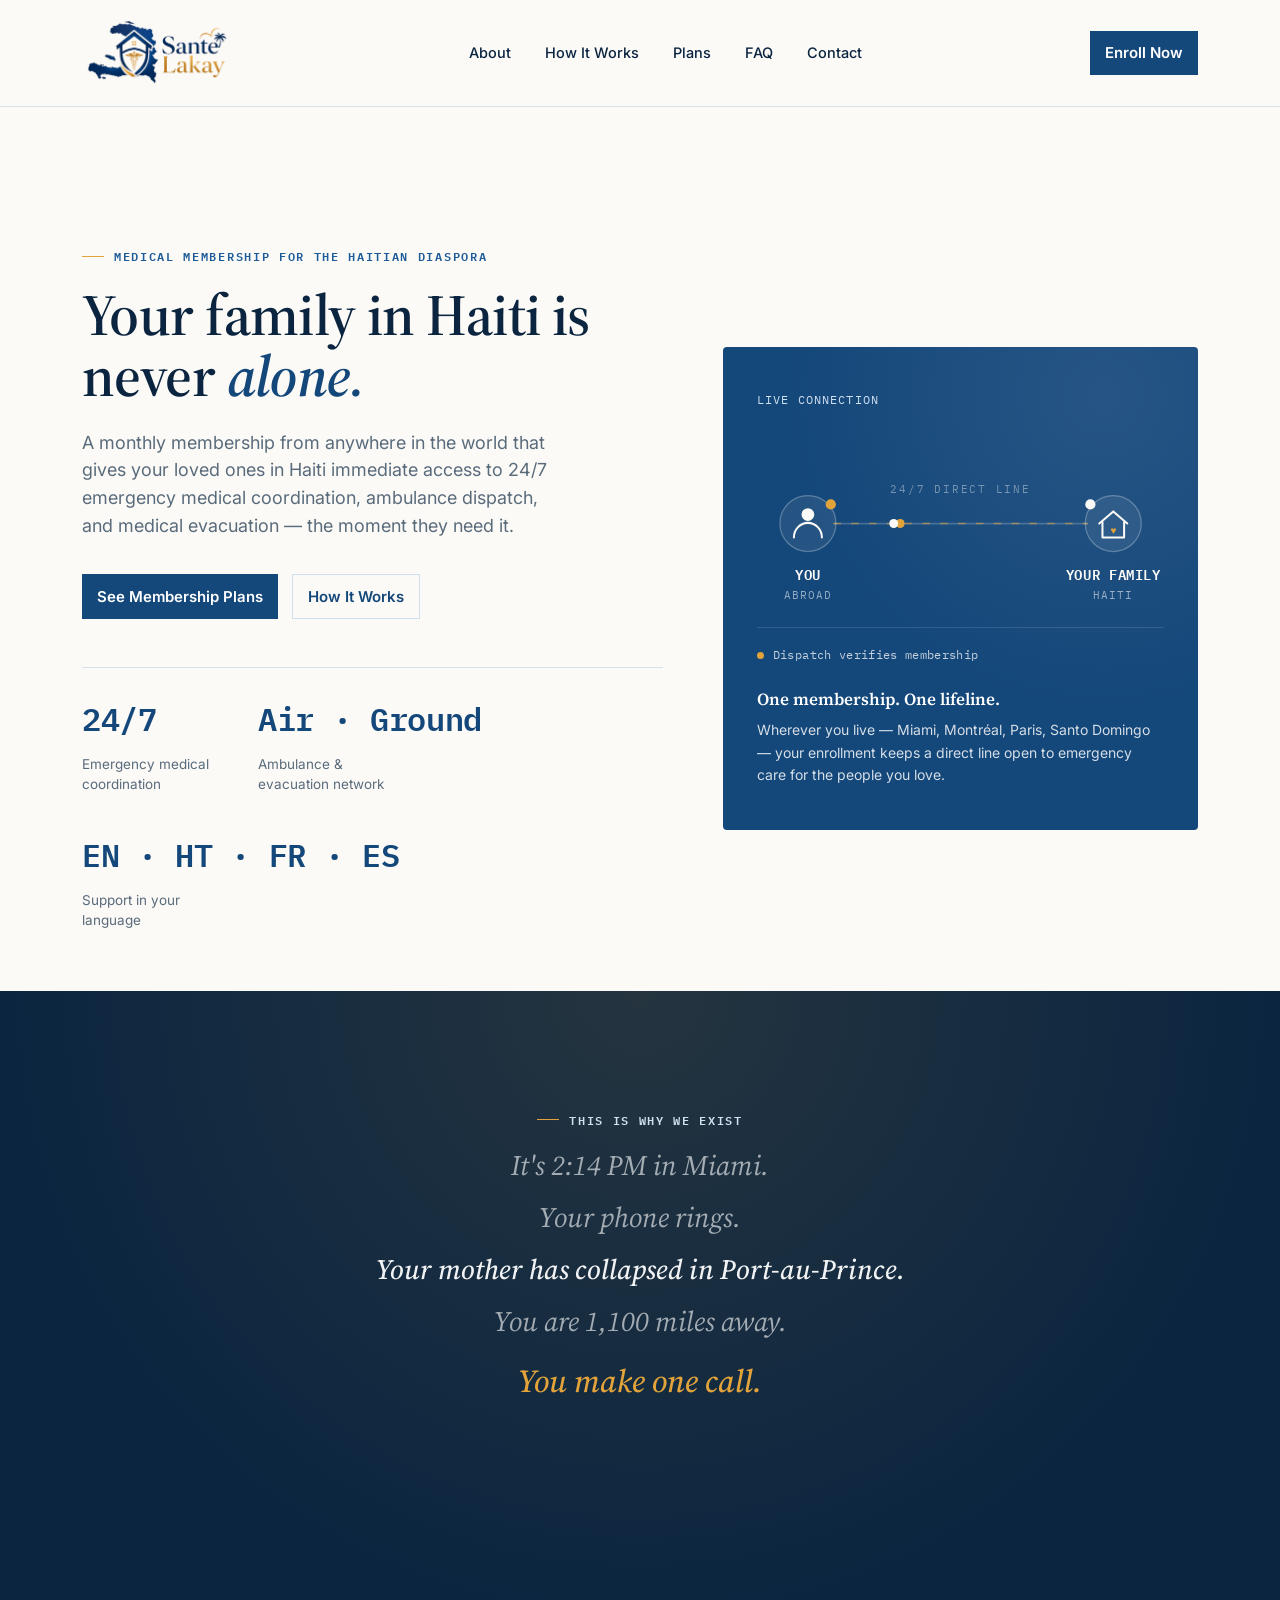
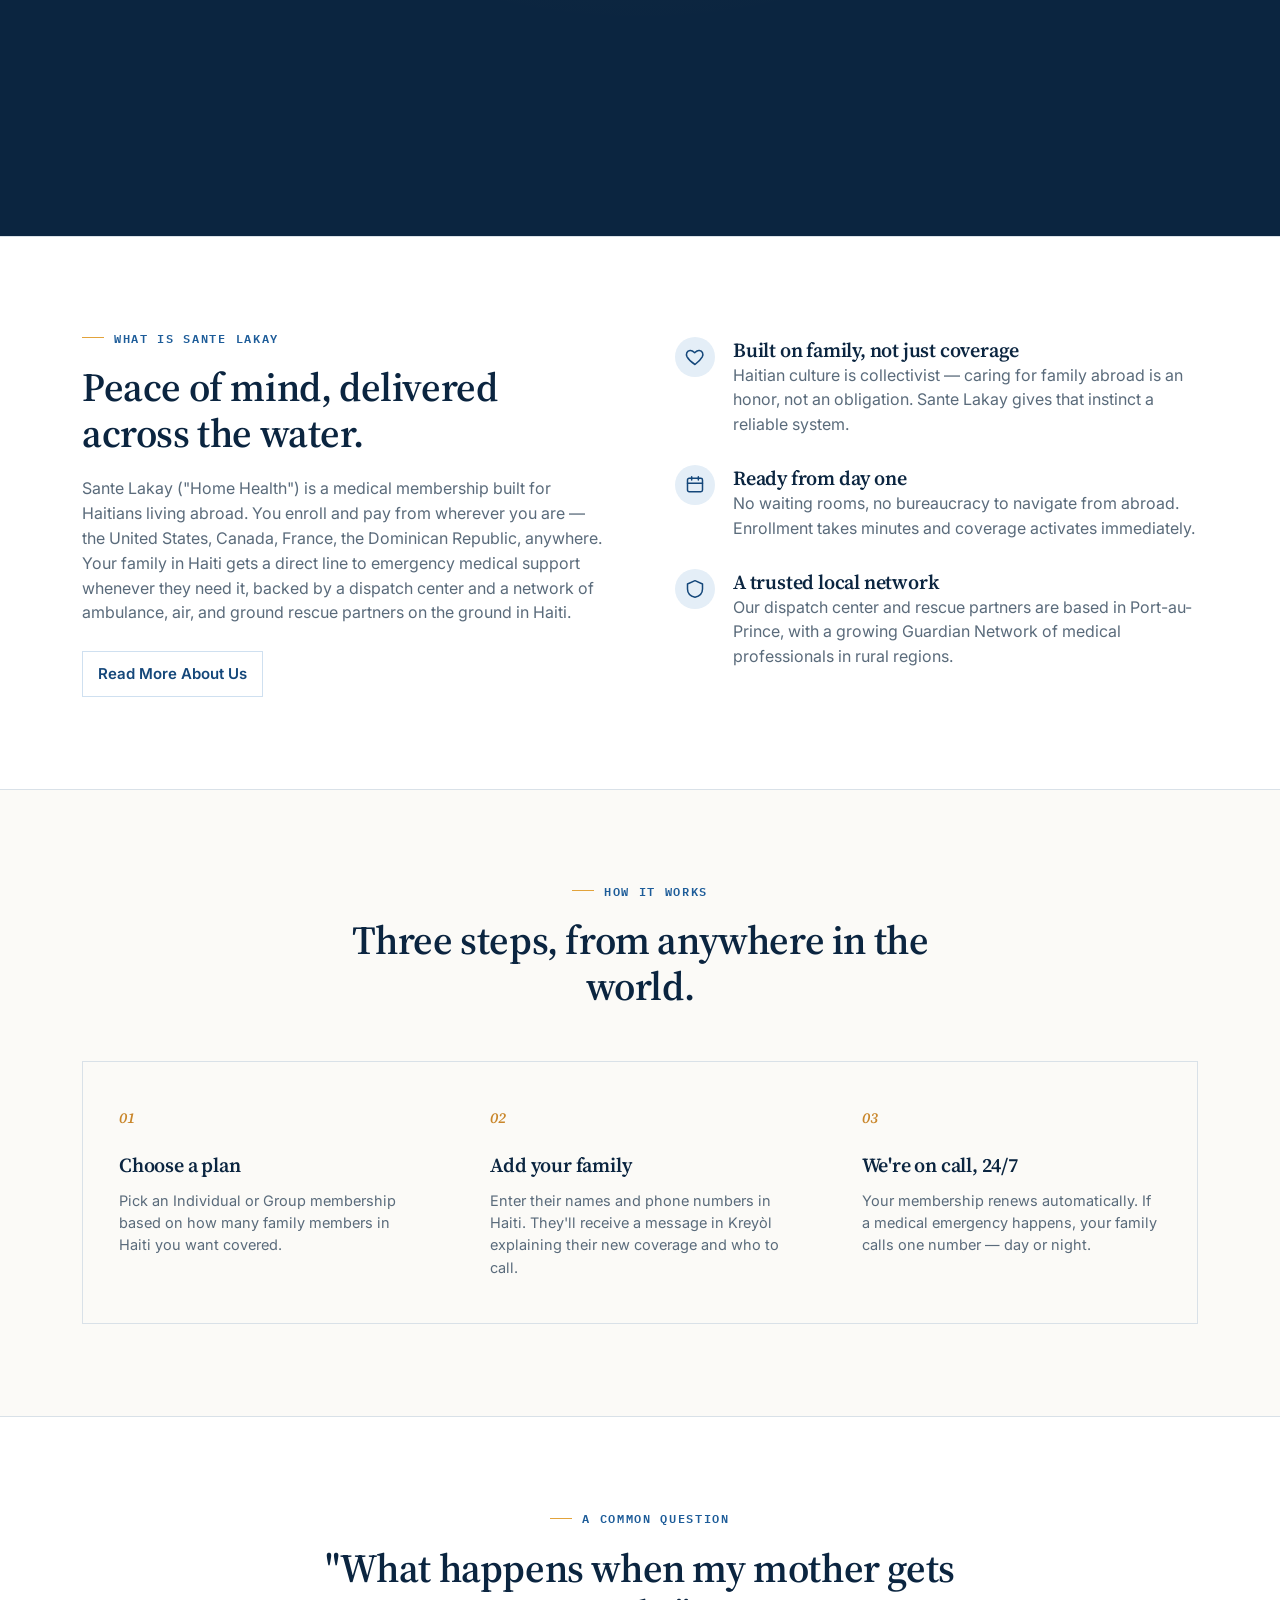
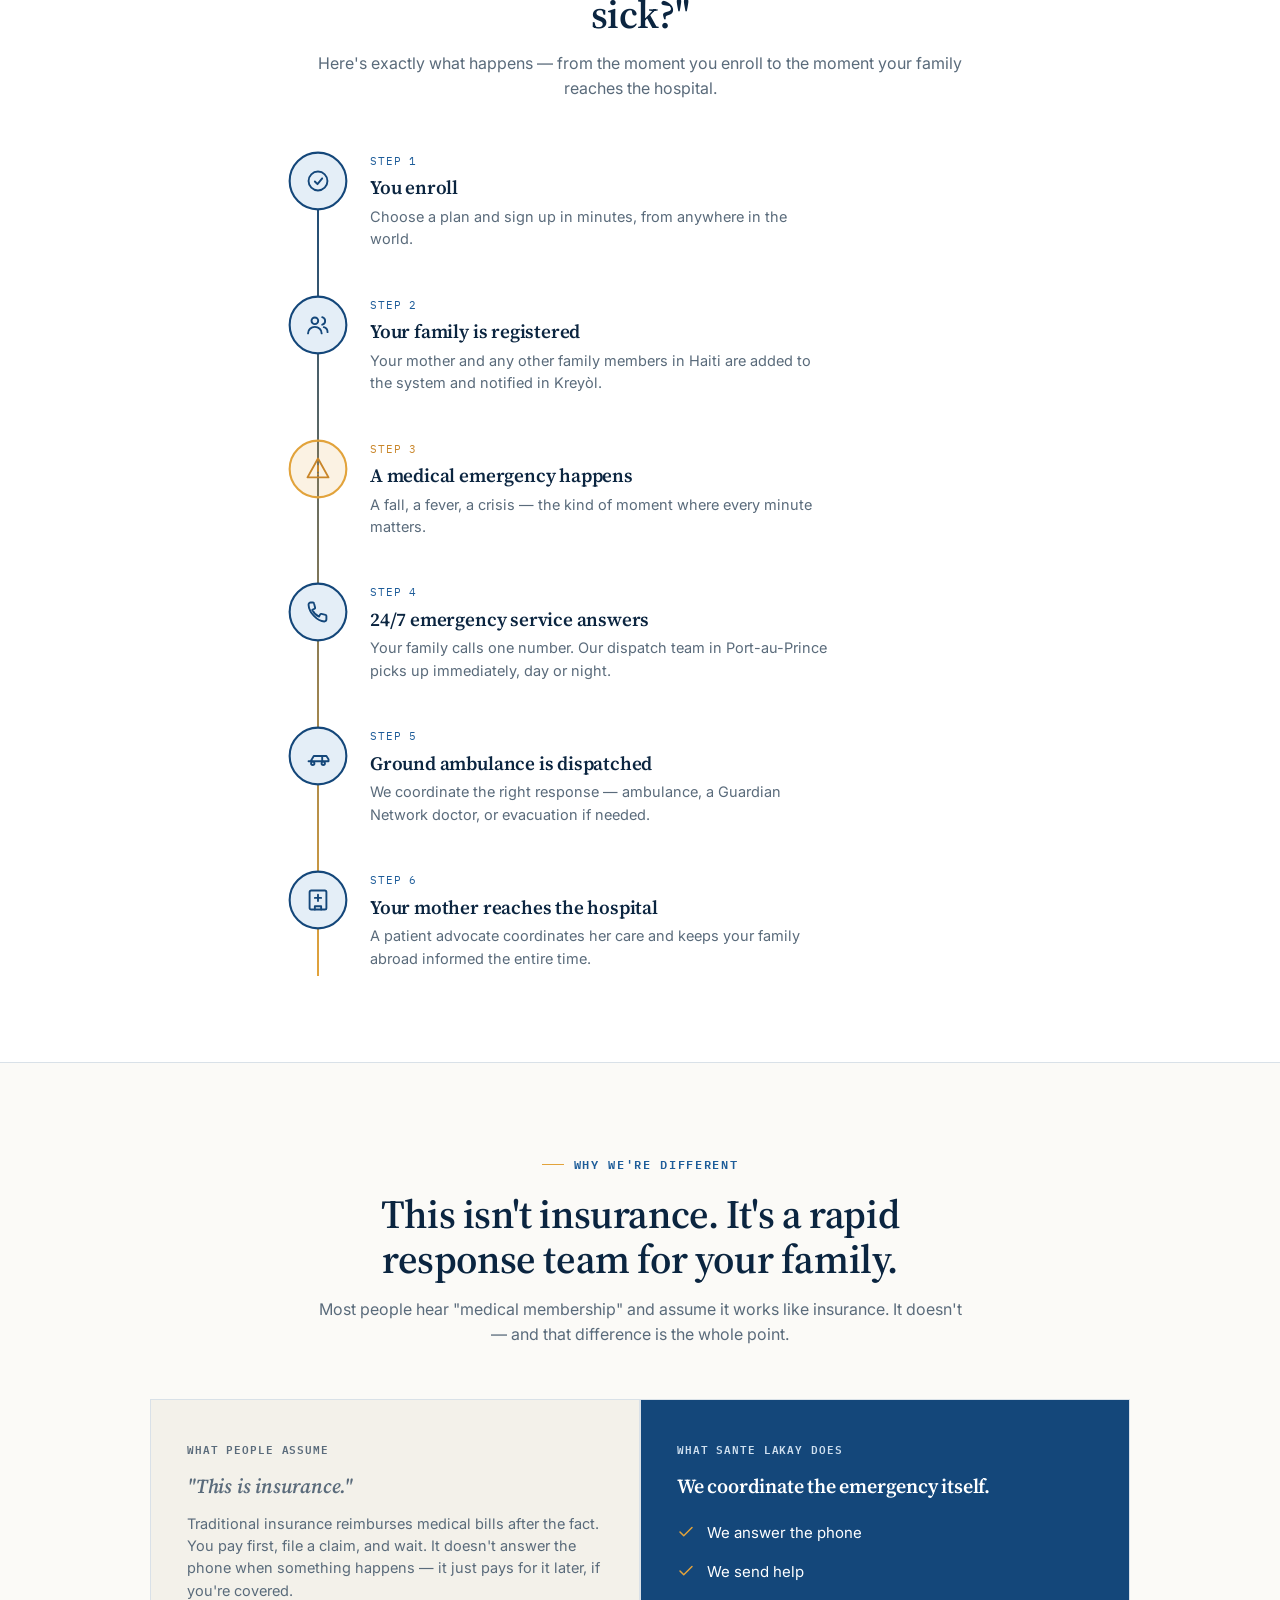
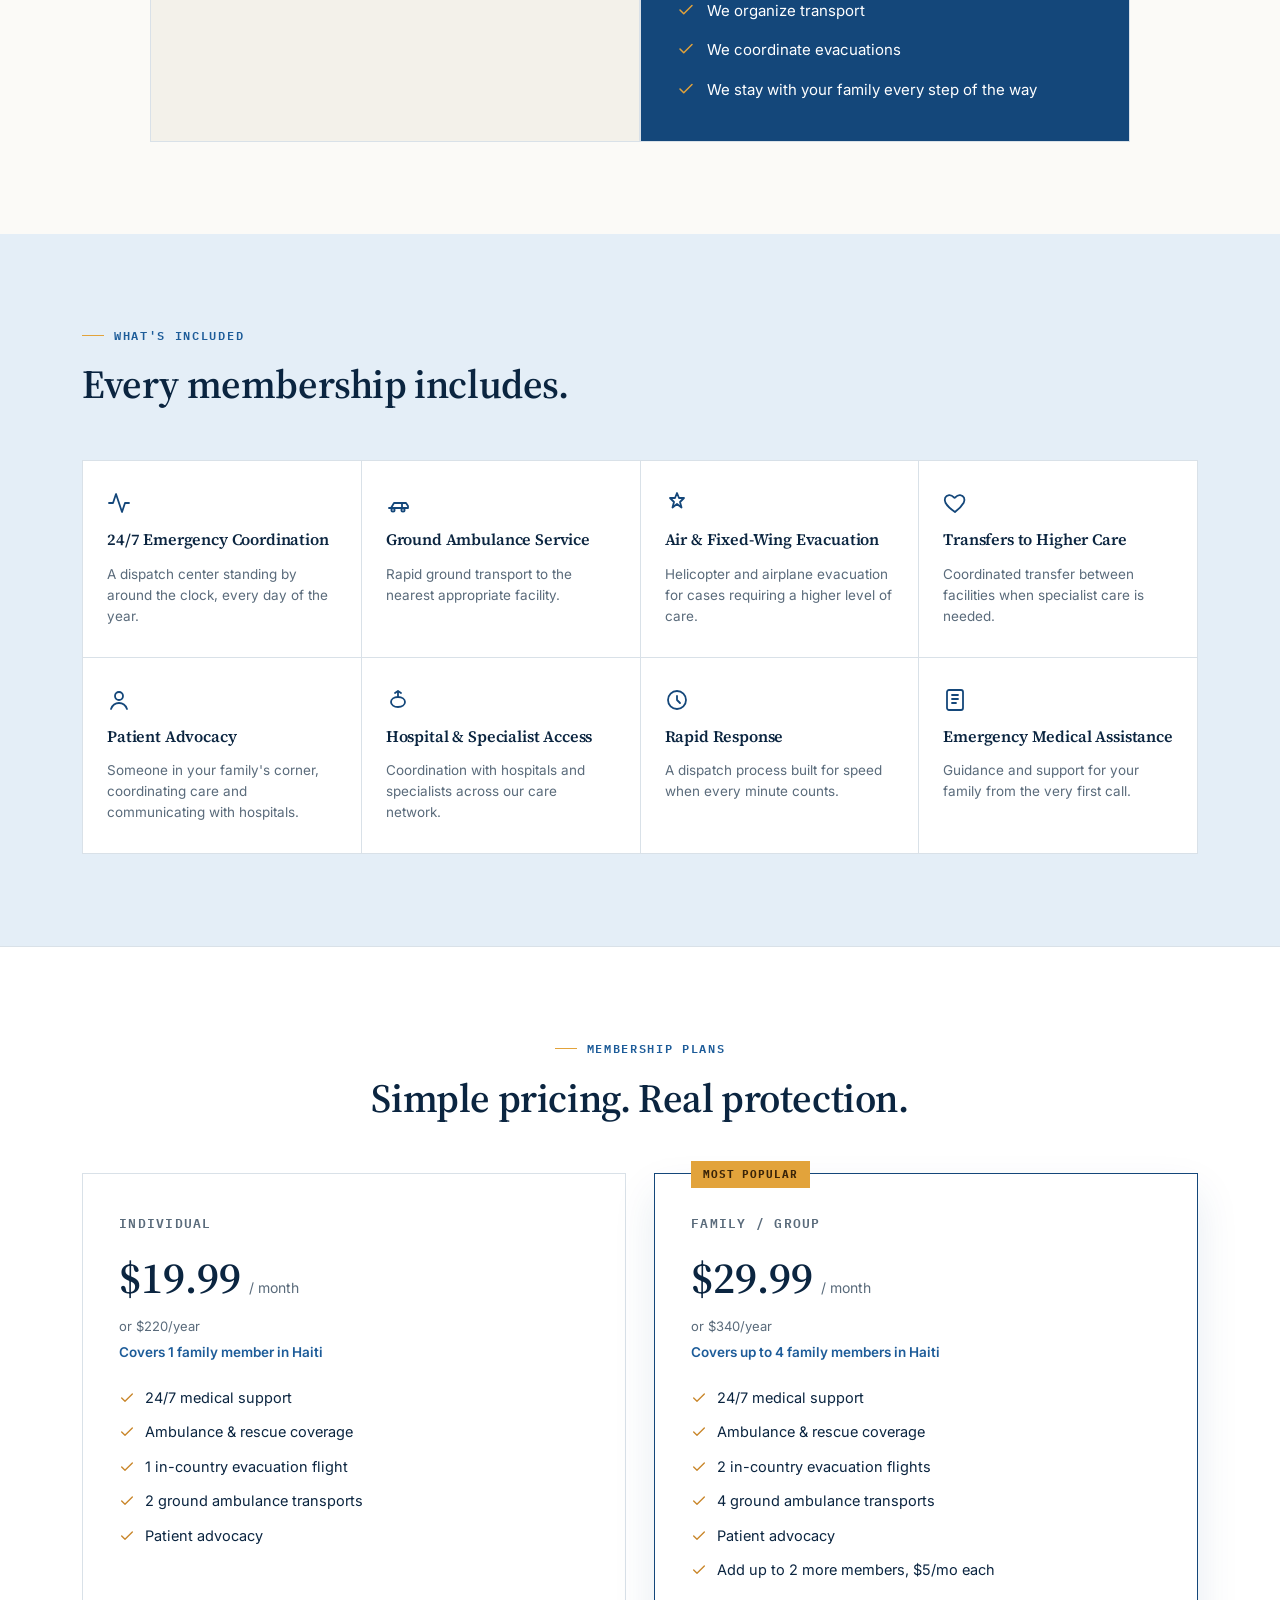
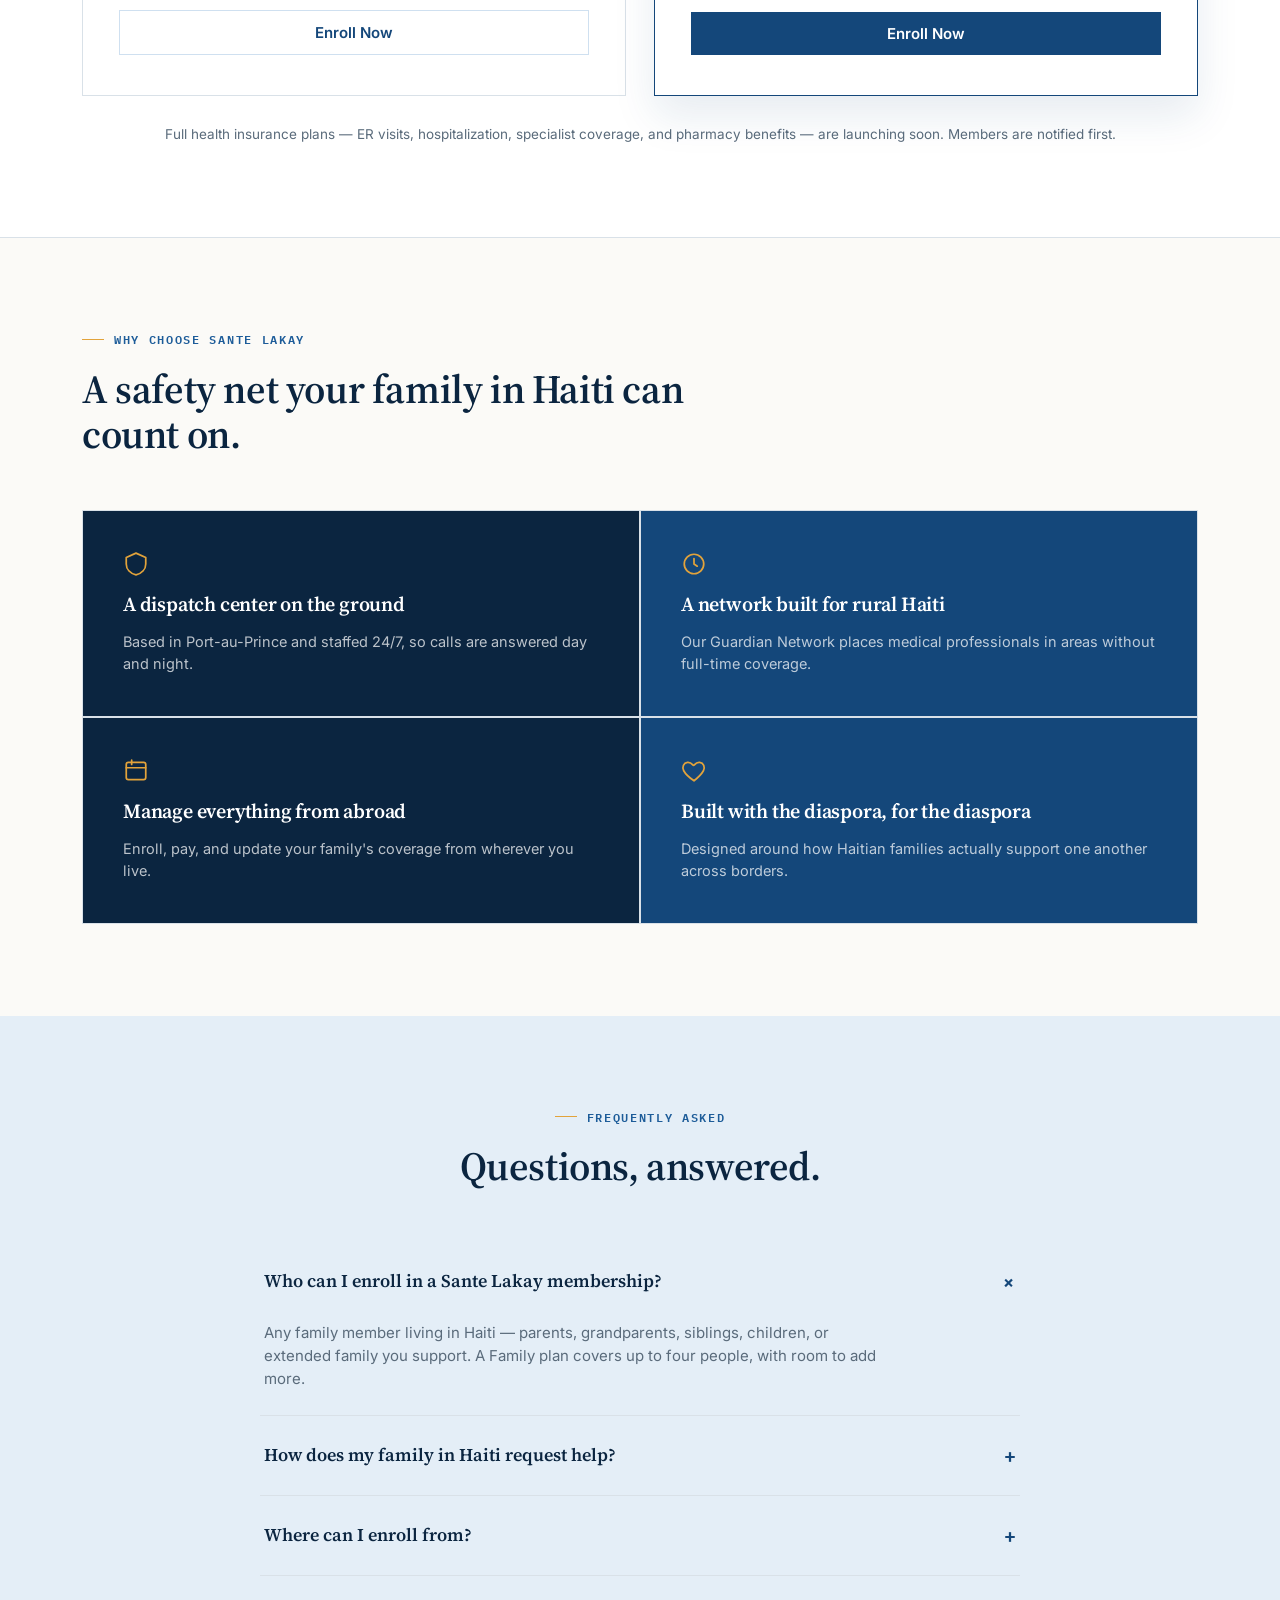
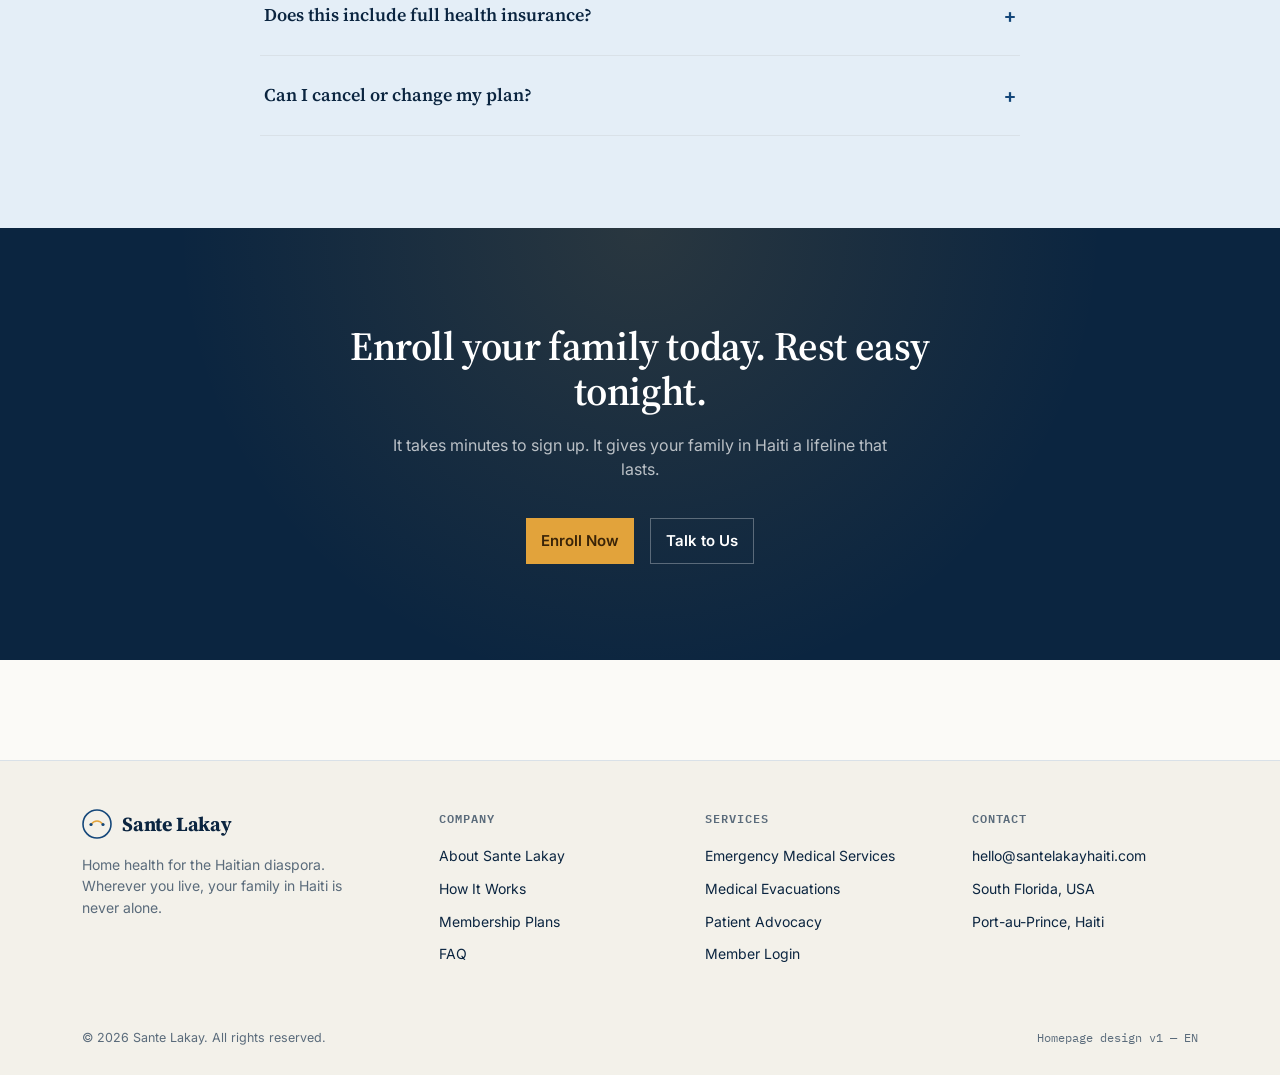
==== commit 15cb7e51: "add motion" ====
--- a/index.html
+++ b/index.html
@@ -108,6 +108,23 @@
     </div>
   </section>
 
+  <!-- THE STORY: why we exist -->
+  <section class="story-section" id="storySection">
+    <div class="wrap story-wrap">
+      <div class="eyebrow" style="color:var(--primary-tint-2); justify-content:center;" data-i18n="story.eyebrow">This Is Why We Exist</div>
+      <div class="story-lines">
+        <p class="story-line" data-i18n="story.line1">It's 2:14 PM in Miami.</p>
+        <p class="story-line" data-i18n="story.line2">Your phone rings.</p>
+        <p class="story-line story-line-emphasis" data-i18n="story.line3">Your mother has collapsed in Port-au-Prince.</p>
+        <p class="story-line" data-i18n="story.line4">You are 1,100 miles away.</p>
+        <p class="story-line story-line-beat" data-i18n="story.line5">You make one call.</p>
+      </div>
+      <p class="story-resolution" data-i18n="story.resolution">Sante Lakay coordinates the ambulance, the doctors, the hospital — and, if needed, an emergency air evacuation.</p>
+      <p class="story-closing" data-i18n="story.closing">This is what your membership actually buys: someone who answers, and acts, the moment it matters most.</p>
+      <a href="#how" class="btn btn-ghost story-cta" data-i18n="story.cta">See Exactly How It Works ↓</a>
+    </div>
+  </section>
+
   <!-- ABOUT -->
   <section id="about" class="section-alt">
     <div class="wrap about-grid">
@@ -118,15 +135,15 @@
         <a href="about.html" class="btn btn-ghost" style="margin-top:26px;" data-i18n="about.readmore">Read More About Us</a>
       </div>
       <div class="about-points">
-        <div class="about-point">
+        <div class="about-point reveal">
           <div class="point-icon"><svg viewBox="0 0 24 24" fill="none" stroke-width="1.8" stroke-linecap="round" stroke-linejoin="round"><path d="M12 21s-7-4.6-9.5-9.2C.7 8.1 2.4 4.5 6 4.1c2-.2 3.6.8 4.9 2.3.4.5 1 .5 1.4 0C13.6 4.9 15.2 3.9 17.2 4.1c3.6.4 5.3 4 3.5 7.7C18.1 16.4 12 21 12 21Z"/></svg></div>
           <div><h3 data-i18n="about.point1.title">Built on family, not just coverage</h3><p data-i18n="about.point1.body">Haitian culture is collectivist — caring for family abroad is an honor, not an obligation. Sante Lakay gives that instinct a reliable system.</p></div>
         </div>
-        <div class="about-point">
+        <div class="about-point reveal">
           <div class="point-icon"><svg viewBox="0 0 24 24" fill="none" stroke-width="1.8" stroke-linecap="round" stroke-linejoin="round"><rect x="3" y="4" width="18" height="16" rx="2"/><path d="M8 2v4M16 2v4M3 10h18"/></svg></div>
           <div><h3 data-i18n="about.point2.title">Ready from day one</h3><p data-i18n="about.point2.body">No waiting rooms, no bureaucracy to navigate from abroad. Enrollment takes minutes and coverage activates immediately.</p></div>
         </div>
-        <div class="about-point">
+        <div class="about-point reveal">
           <div class="point-icon"><svg viewBox="0 0 24 24" fill="none" stroke-width="1.8" stroke-linecap="round" stroke-linejoin="round"><path d="M12 2 3 6v6c0 5 3.8 8.7 9 10 5.2-1.3 9-5 9-10V6l-9-4Z"/></svg></div>
           <div><h3 data-i18n="about.point3.title">A trusted local network</h3><p data-i18n="about.point3.body">Our dispatch center and rescue partners are based in Port-au-Prince, with a growing Guardian Network of medical professionals in rural regions.</p></div>
         </div>
@@ -142,20 +159,118 @@
         <h2 data-i18n="how.title">Three steps, from anywhere in the world.</h2>
       </div>
       <div class="steps">
-        <div class="step">
+        <div class="step reveal">
           <span class="step-num">01</span>
           <h3 data-i18n="how.step1.title">Choose a plan</h3>
           <p data-i18n="how.step1.body">Pick an Individual or Group membership based on how many family members in Haiti you want covered.</p>
         </div>
-        <div class="step">
+        <div class="step reveal">
           <span class="step-num">02</span>
           <h3 data-i18n="how.step2.title">Add your family</h3>
           <p data-i18n="how.step2.body">Enter their names and phone numbers in Haiti. They'll receive a message in Kreyòl explaining their new coverage and who to call.</p>
         </div>
-        <div class="step">
+        <div class="step reveal">
           <span class="step-num">03</span>
           <h3 data-i18n="how.step3.title">We're on call, 24/7</h3>
           <p data-i18n="how.step3.body">Your membership renews automatically. If a medical emergency happens, your family calls one number — day or night.</p>
+        </div>
+      </div>
+    </div>
+  </section>
+
+  <!-- THE JOURNEY: what happens when your mother gets sick -->
+  <section class="section-alt">
+    <div class="wrap">
+      <div class="section-head center">
+        <div class="eyebrow" style="justify-content:center;" data-i18n="journey.eyebrow">A Common Question</div>
+        <h2 data-i18n="journey.title">"What happens when my mother gets sick?"</h2>
+        <p data-i18n="journey.subtitle">Here's exactly what happens — from the moment you enroll to the moment your family reaches the hospital.</p>
+      </div>
+
+      <div class="journey" id="journeyList">
+        <div class="journey-progress" id="journeyProgress"></div>
+
+        <div class="journey-step">
+          <div class="journey-icon">
+            <svg viewBox="0 0 24 24" fill="none" stroke-width="1.8" stroke-linecap="round" stroke-linejoin="round"><path d="M9 12.5 11.5 15 16 9.5"/><circle cx="12" cy="12" r="9"/></svg>
+          </div>
+          <span class="journey-tag" data-i18n="journey.step1.tag">Step 1</span>
+          <h3 class="journey-title" data-i18n="journey.step1.title">You enroll</h3>
+          <p class="journey-desc" data-i18n="journey.step1.body">Choose a plan and sign up in minutes, from anywhere in the world.</p>
+        </div>
+
+        <div class="journey-step">
+          <div class="journey-icon">
+            <svg viewBox="0 0 24 24" fill="none" stroke-width="1.8" stroke-linecap="round" stroke-linejoin="round"><circle cx="9" cy="8" r="3.2"/><path d="M2.5 20c0-3.6 2.9-6.2 6.5-6.2s6.5 2.6 6.5 6.2"/><path d="M16 4.5c1.6.4 2.8 1.9 2.8 3.6 0 1.8-1.2 3.2-2.8 3.6"/><path d="M17.5 14c2.1.5 3.6 2.5 3.6 4.8"/></svg>
+          </div>
+          <span class="journey-tag" data-i18n="journey.step2.tag">Step 2</span>
+          <h3 class="journey-title" data-i18n="journey.step2.title">Your family is registered</h3>
+          <p class="journey-desc" data-i18n="journey.step2.body">Your mother and any other family members in Haiti are added to the system and notified in Kreyòl.</p>
+        </div>
+
+        <div class="journey-step journey-step-critical">
+          <div class="journey-icon">
+            <svg viewBox="0 0 24 24" fill="none" stroke-width="1.8" stroke-linecap="round" stroke-linejoin="round"><path d="M12 2 2 20h20L12 2Z"/><path d="M12 9v5M12 17h.01"/></svg>
+          </div>
+          <span class="journey-tag" data-i18n="journey.step3.tag">Step 3</span>
+          <h3 class="journey-title" data-i18n="journey.step3.title">A medical emergency happens</h3>
+          <p class="journey-desc" data-i18n="journey.step3.body">A fall, a fever, a crisis — the kind of moment where every minute matters.</p>
+        </div>
+
+        <div class="journey-step">
+          <div class="journey-icon">
+            <svg viewBox="0 0 24 24" fill="none" stroke-width="1.8" stroke-linecap="round" stroke-linejoin="round"><path d="M3 5a2 2 0 0 1 2-2h2.2a1 1 0 0 1 1 .8l1 4a1 1 0 0 1-.5 1.1L6.6 10a12.6 12.6 0 0 0 6.4 6.4l1.1-2.1a1 1 0 0 1 1.1-.5l4 1a1 1 0 0 1 .8 1V19a2 2 0 0 1-2 2C11.6 21 3 12.4 3 5Z"/></svg>
+          </div>
+          <span class="journey-tag" data-i18n="journey.step4.tag">Step 4</span>
+          <h3 class="journey-title" data-i18n="journey.step4.title">24/7 emergency service answers</h3>
+          <p class="journey-desc" data-i18n="journey.step4.body">Your family calls one number. Our dispatch team in Port-au-Prince picks up immediately, day or night.</p>
+        </div>
+
+        <div class="journey-step">
+          <div class="journey-icon">
+            <svg viewBox="0 0 24 24" fill="none" stroke-width="1.8" stroke-linecap="round" stroke-linejoin="round"><path d="M3 17h13v-5H8l-3 5ZM16 12h4l2 3v2h-6"/><circle cx="7" cy="19" r="1.6"/><circle cx="17" cy="19" r="1.6"/></svg>
+          </div>
+          <span class="journey-tag" data-i18n="journey.step5.tag">Step 5</span>
+          <h3 class="journey-title" data-i18n="journey.step5.title">Ground ambulance is dispatched</h3>
+          <p class="journey-desc" data-i18n="journey.step5.body">We coordinate the right response — ambulance, a Guardian Network doctor, or evacuation if needed.</p>
+        </div>
+
+        <div class="journey-step">
+          <div class="journey-icon">
+            <svg viewBox="0 0 24 24" fill="none" stroke-width="1.8" stroke-linecap="round" stroke-linejoin="round"><rect x="4" y="3" width="16" height="18" rx="1.5"/><path d="M12 7v6M9 10h6"/><path d="M9 21v-3h6v3"/></svg>
+          </div>
+          <span class="journey-tag" data-i18n="journey.step6.tag">Step 6</span>
+          <h3 class="journey-title" data-i18n="journey.step6.title">Your mother reaches the hospital</h3>
+          <p class="journey-desc" data-i18n="journey.step6.body">A patient advocate coordinates her care and keeps your family abroad informed the entire time.</p>
+        </div>
+      </div>
+    </div>
+  </section>
+
+  <!-- WHY WE'RE DIFFERENT -->
+  <section>
+    <div class="wrap">
+      <div class="section-head center">
+        <div class="eyebrow" style="justify-content:center;" data-i18n="different.eyebrow">Why We're Different</div>
+        <h2 data-i18n="different.title">This isn't insurance. It's a rapid response team for your family.</h2>
+        <p data-i18n="different.subtitle">Most people hear "medical membership" and assume it works like insurance. It doesn't — and that difference is the whole point.</p>
+      </div>
+      <div class="compare-grid">
+        <div class="compare-card compare-card-muted reveal">
+          <span class="compare-label" data-i18n="different.left.label">What People Assume</span>
+          <h3 data-i18n="different.left.title">"This is insurance."</h3>
+          <p data-i18n="different.left.body">Traditional insurance reimburses medical bills after the fact. You pay first, file a claim, and wait. It doesn't answer the phone when something happens — it just pays for it later, if you're covered.</p>
+        </div>
+        <div class="compare-card compare-card-primary reveal">
+          <span class="compare-label" data-i18n="different.right.label">What Sante Lakay Does</span>
+          <h3 data-i18n="different.right.title">We coordinate the emergency itself.</h3>
+          <ul class="compare-list">
+            <li><svg viewBox="0 0 24 24" fill="none" stroke-width="2" stroke-linecap="round" stroke-linejoin="round"><path d="M20 6 9 17l-5-5"/></svg><span data-i18n="different.right.i1">We answer the phone</span></li>
+            <li><svg viewBox="0 0 24 24" fill="none" stroke-width="2" stroke-linecap="round" stroke-linejoin="round"><path d="M20 6 9 17l-5-5"/></svg><span data-i18n="different.right.i2">We send help</span></li>
+            <li><svg viewBox="0 0 24 24" fill="none" stroke-width="2" stroke-linecap="round" stroke-linejoin="round"><path d="M20 6 9 17l-5-5"/></svg><span data-i18n="different.right.i3">We organize transport</span></li>
+            <li><svg viewBox="0 0 24 24" fill="none" stroke-width="2" stroke-linecap="round" stroke-linejoin="round"><path d="M20 6 9 17l-5-5"/></svg><span data-i18n="different.right.i4">We coordinate evacuations</span></li>
+            <li><svg viewBox="0 0 24 24" fill="none" stroke-width="2" stroke-linecap="round" stroke-linejoin="round"><path d="M20 6 9 17l-5-5"/></svg><span data-i18n="different.right.i5">We stay with your family every step of the way</span></li>
+          </ul>
         </div>
       </div>
     </div>
@@ -169,42 +284,42 @@
         <h2 data-i18n="included.title">Every membership includes.</h2>
       </div>
       <div class="services-grid">
-        <div class="service-card">
+        <div class="service-card reveal">
           <svg viewBox="0 0 24 24" fill="none" stroke-width="1.8" stroke-linecap="round" stroke-linejoin="round"><path d="M22 12h-4l-3 9L9 3l-3 9H2"/></svg>
           <h3 data-i18n="included.s1.title">24/7 Emergency Coordination</h3>
           <p data-i18n="included.s1.body">A dispatch center standing by around the clock, every day of the year.</p>
         </div>
-        <div class="service-card">
+        <div class="service-card reveal">
           <svg viewBox="0 0 24 24" fill="none" stroke-width="1.8" stroke-linecap="round" stroke-linejoin="round"><path d="M3 17h13v-5H8l-3 5ZM16 12h4l2 3v2h-6"/><circle cx="7" cy="19" r="1.6"/><circle cx="17" cy="19" r="1.6"/></svg>
           <h3 data-i18n="included.s2.title">Ground Ambulance Service</h3>
           <p data-i18n="included.s2.body">Rapid ground transport to the nearest appropriate facility.</p>
         </div>
-        <div class="service-card">
+        <div class="service-card reveal">
           <svg viewBox="0 0 24 24" fill="none" stroke-width="1.8" stroke-linecap="round" stroke-linejoin="round"><path d="m12 2 2 5h5l-4 4 1.5 5.5L12 13l-4.5 3.5L9 11 5 7h5l2-5Z"/></svg>
           <h3 data-i18n="included.s3.title">Air & Fixed-Wing Evacuation</h3>
           <p data-i18n="included.s3.body">Helicopter and airplane evacuation for cases requiring a higher level of care.</p>
         </div>
-        <div class="service-card">
+        <div class="service-card reveal">
           <svg viewBox="0 0 24 24" fill="none" stroke-width="1.8" stroke-linecap="round" stroke-linejoin="round"><path d="M12 21s-7-4.6-9.5-9.2C.7 8.1 2.4 4.5 6 4.1c2-.2 3.6.8 4.9 2.3.4.5 1 .5 1.4 0C13.6 4.9 15.2 3.9 17.2 4.1c3.6.4 5.3 4 3.5 7.7C18.1 16.4 12 21 12 21Z"/></svg>
           <h3 data-i18n="included.s4.title">Transfers to Higher Care</h3>
           <p data-i18n="included.s4.body">Coordinated transfer between facilities when specialist care is needed.</p>
         </div>
-        <div class="service-card">
+        <div class="service-card reveal">
           <svg viewBox="0 0 24 24" fill="none" stroke-width="1.8" stroke-linecap="round" stroke-linejoin="round"><circle cx="12" cy="8" r="4"/><path d="M4 21c1.5-4 4.5-6 8-6s6.5 2 8 6"/></svg>
           <h3 data-i18n="included.s5.title">Patient Advocacy</h3>
           <p data-i18n="included.s5.body">Someone in your family's corner, coordinating care and communicating with hospitals.</p>
         </div>
-        <div class="service-card">
+        <div class="service-card reveal">
           <svg viewBox="0 0 24 24" fill="none" stroke-width="1.8" stroke-linecap="round" stroke-linejoin="round"><path d="M19 14c0 3-3 5-7 5s-7-2-7-5 3-5 7-5 7 2 7 5Z"/><path d="M12 9V3M9 5l3-2 3 2"/></svg>
           <h3 data-i18n="included.s6.title">Hospital & Specialist Access</h3>
           <p data-i18n="included.s6.body">Coordination with hospitals and specialists across our care network.</p>
         </div>
-        <div class="service-card">
+        <div class="service-card reveal">
           <svg viewBox="0 0 24 24" fill="none" stroke-width="1.8" stroke-linecap="round" stroke-linejoin="round"><path d="M12 8v4l3 3"/><circle cx="12" cy="12" r="9"/></svg>
           <h3 data-i18n="included.s7.title">Rapid Response</h3>
           <p data-i18n="included.s7.body">A dispatch process built for speed when every minute counts.</p>
         </div>
-        <div class="service-card">
+        <div class="service-card reveal">
           <svg viewBox="0 0 24 24" fill="none" stroke-width="1.8" stroke-linecap="round" stroke-linejoin="round"><rect x="4" y="2" width="16" height="20" rx="2"/><path d="M9 7h6M9 11h6M9 15h4"/></svg>
           <h3 data-i18n="included.s8.title">Emergency Medical Assistance</h3>
           <p data-i18n="included.s8.body">Guidance and support for your family from the very first call.</p>
@@ -221,7 +336,7 @@
         <h2 data-i18n="plans.title">Simple pricing. Real protection.</h2>
       </div>
       <div class="plans-grid">
-        <div class="plan-card">
+        <div class="plan-card reveal">
           <div class="plan-name" data-i18n="plans.individual.name">Individual</div>
           <div class="plan-price"><span class="num">$19.99</span><span class="per" data-i18n="plans.individual.per">/ month</span></div>
           <div style="font-size:13px;color:var(--muted);margin-bottom:6px;">or $220/year</div>
@@ -235,7 +350,7 @@
           </ul>
           <a href="enroll.html?plan=individual" class="btn btn-ghost" style="justify-content:center;" data-i18n="plans.cta">Enroll Now</a>
         </div>
-        <div class="plan-card featured">
+        <div class="plan-card featured reveal">
           <div class="plan-badge" data-i18n="plans.family.badge">Most Popular</div>
           <div class="plan-name" data-i18n="plans.family.name">Family / Group</div>
           <div class="plan-price"><span class="num">$29.99</span><span class="per" data-i18n="plans.family.per">/ month</span></div>
@@ -264,22 +379,22 @@
         <h2 data-i18n="why.title">A safety net your family in Haiti can count on.</h2>
       </div>
       <div class="why-grid">
-        <div class="why-card">
+        <div class="why-card reveal">
           <svg viewBox="0 0 24 24" fill="none" stroke-width="1.6" stroke-linecap="round" stroke-linejoin="round"><path d="M12 2 3 6v6c0 5 3.8 8.7 9 10 5.2-1.3 9-5 9-10V6l-9-4Z"/></svg>
           <h3 data-i18n="why.c1.title">A dispatch center on the ground</h3>
           <p data-i18n="why.c1.body">Based in Port-au-Prince and staffed 24/7, so calls are answered day and night.</p>
         </div>
-        <div class="why-card">
+        <div class="why-card reveal">
           <svg viewBox="0 0 24 24" fill="none" stroke-width="1.6" stroke-linecap="round" stroke-linejoin="round"><circle cx="12" cy="12" r="9"/><path d="M12 7v5l3 2"/></svg>
           <h3 data-i18n="why.c2.title">A network built for rural Haiti</h3>
           <p data-i18n="why.c2.body">Our Guardian Network places medical professionals in areas without full-time coverage.</p>
         </div>
-        <div class="why-card">
+        <div class="why-card reveal">
           <svg viewBox="0 0 24 24" fill="none" stroke-width="1.6" stroke-linecap="round" stroke-linejoin="round"><rect x="3" y="4" width="18" height="16" rx="2"/><path d="M3 9h18M8 2v4"/></svg>
           <h3 data-i18n="why.c3.title">Manage everything from abroad</h3>
           <p data-i18n="why.c3.body">Enroll, pay, and update your family's coverage from wherever you live.</p>
         </div>
-        <div class="why-card">
+        <div class="why-card reveal">
           <svg viewBox="0 0 24 24" fill="none" stroke-width="1.6" stroke-linecap="round" stroke-linejoin="round"><path d="M12 21s-7-4.6-9.5-9.2C.7 8.1 2.4 4.5 6 4.1c2-.2 3.6.8 4.9 2.3.4.5 1 .5 1.4 0C13.6 4.9 15.2 3.9 17.2 4.1c3.6.4 5.3 4 3.5 7.7C18.1 16.4 12 21 12 21Z"/></svg>
           <h3 data-i18n="why.c4.title">Built with the diaspora, for the diaspora</h3>
           <p data-i18n="why.c4.body">Designed around how Haitian families actually support one another across borders.</p>
@@ -296,23 +411,23 @@
         <h2 data-i18n="faq.title">Questions, answered.</h2>
       </div>
       <div class="faq-list">
-        <details class="faq-item" open>
+        <details class="faq-item reveal" open>
           <summary class="faq-q"><span data-i18n="faq.q1">Who can I enroll in a Sante Lakay membership?</span><span class="plus">+</span></summary>
           <p class="faq-a" data-i18n="faq.a1">Any family member living in Haiti — parents, grandparents, siblings, children, or extended family you support. A Family plan covers up to four people, with room to add more.</p>
         </details>
-        <details class="faq-item">
+        <details class="faq-item reveal">
           <summary class="faq-q"><span data-i18n="faq.q2">How does my family in Haiti request help?</span><span class="plus">+</span></summary>
           <p class="faq-a" data-i18n="faq.a2">They call one dispatch number, available 24/7. Our team verifies membership status and coordinates the appropriate response — ground ambulance, air evacuation, or hospital transfer.</p>
         </details>
-        <details class="faq-item">
+        <details class="faq-item reveal">
           <summary class="faq-q"><span data-i18n="faq.q3">Where can I enroll from?</span><span class="plus">+</span></summary>
           <p class="faq-a" data-i18n="faq.a3">Anywhere. Sante Lakay is built for the Haitian diaspora worldwide — the United States, Canada, France, the Dominican Republic, and beyond.</p>
         </details>
-        <details class="faq-item">
+        <details class="faq-item reveal">
           <summary class="faq-q"><span data-i18n="faq.q4">Does this include full health insurance?</span><span class="plus">+</span></summary>
           <p class="faq-a" data-i18n="faq.a4">Not yet. Today's memberships cover emergency coordination, ambulance, and evacuation services. Comprehensive health insurance plans — covering ER visits, hospitalization, and pharmacy — are launching soon.</p>
         </details>
-        <details class="faq-item">
+        <details class="faq-item reveal">
           <summary class="faq-q"><span data-i18n="faq.q5">Can I cancel or change my plan?</span><span class="plus">+</span></summary>
           <p class="faq-a" data-i18n="faq.a5">Yes. You can manage your membership, update payment details, and adjust who's covered directly from your account once your member portal is active.</p>
         </details>
@@ -377,6 +492,7 @@
   </div>
 </footer>
 
+<script src="js/site.js"></script>
 <script>
 const translations = {
   en: {
@@ -388,6 +504,11 @@
     "hero.stat1":"Emergency medical coordination","hero.stat2":"Ambulance & evacuation network","hero.stat3":"Support in your language",
     "hero.card.tag":"Live connection","hero.card.title":"One membership. One lifeline.",
     "hero.card.body":"Wherever you live — Miami, Montréal, Paris, Santo Domingo — your enrollment keeps a direct line open to emergency care for the people you love.",
+    "story.eyebrow":"This Is Why We Exist",
+    "story.line1":"It's 2:14 PM in Miami.","story.line2":"Your phone rings.","story.line3":"Your mother has collapsed in Port-au-Prince.","story.line4":"You are 1,100 miles away.","story.line5":"You make one call.",
+    "story.resolution":"Sante Lakay coordinates the ambulance, the doctors, the hospital — and, if needed, an emergency air evacuation.",
+    "story.closing":"This is what your membership actually buys: someone who answers, and acts, the moment it matters most.",
+    "story.cta":"See Exactly How It Works ↓",
     "about.eyebrow":"What Is Sante Lakay","about.title":"Peace of mind, delivered across the water.",
     "about.body":"Sante Lakay (\"Home Health\") is a medical membership built for Haitians living abroad. You enroll and pay from wherever you are — the United States, Canada, France, the Dominican Republic, anywhere. Your family in Haiti gets a direct line to emergency medical support whenever they need it, backed by a dispatch center and a network of ambulance, air, and ground rescue partners on the ground in Haiti.",
     "about.readmore":"Read More About Us",
@@ -398,6 +519,20 @@
     "how.step1.title":"Choose a plan","how.step1.body":"Pick an Individual or Group membership based on how many family members in Haiti you want covered.",
     "how.step2.title":"Add your family","how.step2.body":"Enter their names and phone numbers in Haiti. They'll receive a message in Kreyòl explaining their new coverage and who to call.",
     "how.step3.title":"We're on call, 24/7","how.step3.body":"Your membership renews automatically. If a medical emergency happens, your family calls one number — day or night.",
+    "journey.eyebrow":"A Common Question","journey.title":"\"What happens when my mother gets sick?\"",
+    "journey.subtitle":"Here's exactly what happens — from the moment you enroll to the moment your family reaches the hospital.",
+    "journey.step1.tag":"Step 1","journey.step1.title":"You enroll","journey.step1.body":"Choose a plan and sign up in minutes, from anywhere in the world.",
+    "journey.step2.tag":"Step 2","journey.step2.title":"Your family is registered","journey.step2.body":"Your mother and any other family members in Haiti are added to the system and notified in Kreyòl.",
+    "journey.step3.tag":"Step 3","journey.step3.title":"A medical emergency happens","journey.step3.body":"A fall, a fever, a crisis — the kind of moment where every minute matters.",
+    "journey.step4.tag":"Step 4","journey.step4.title":"24/7 emergency service answers","journey.step4.body":"Your family calls one number. Our dispatch team in Port-au-Prince picks up immediately, day or night.",
+    "journey.step5.tag":"Step 5","journey.step5.title":"Ground ambulance is dispatched","journey.step5.body":"We coordinate the right response — ambulance, a Guardian Network doctor, or evacuation if needed.",
+    "journey.step6.tag":"Step 6","journey.step6.title":"Your mother reaches the hospital","journey.step6.body":"A patient advocate coordinates her care and keeps your family abroad informed the entire time.",
+    "different.eyebrow":"Why We're Different","different.title":"This isn't insurance. It's a rapid response team for your family.",
+    "different.subtitle":"Most people hear \"medical membership\" and assume it works like insurance. It doesn't — and that difference is the whole point.",
+    "different.left.label":"What People Assume","different.left.title":"\"This is insurance.\"",
+    "different.left.body":"Traditional insurance reimburses medical bills after the fact. You pay first, file a claim, and wait. It doesn't answer the phone when something happens — it just pays for it later, if you're covered.",
+    "different.right.label":"What Sante Lakay Does","different.right.title":"We coordinate the emergency itself.",
+    "different.right.i1":"We answer the phone","different.right.i2":"We send help","different.right.i3":"We organize transport","different.right.i4":"We coordinate evacuations","different.right.i5":"We stay with your family every step of the way",
     "included.eyebrow":"What's Included","included.title":"Every membership includes.",
     "included.s1.title":"24/7 Emergency Coordination","included.s1.body":"A dispatch center standing by around the clock, every day of the year.",
     "included.s2.title":"Ground Ambulance Service","included.s2.body":"Rapid ground transport to the nearest appropriate facility.",
@@ -622,8 +757,72 @@
 }
 
 // Respect prefers-reduced-motion for the SVG signal animation
-if(window.matchMedia('(prefers-reduced-motion: reduce)').matches){
+const reduceMotionHome = window.matchMedia('(prefers-reduced-motion: reduce)').matches;
+if(reduceMotionHome){
   document.querySelectorAll('#lifelineSvg animate').forEach(a => a.setAttribute('repeatCount','0'));
+}
+
+// Story section — sequenced cinematic reveal
+const storySection = document.getElementById('storySection');
+if(storySection){
+  const storyLines = storySection.querySelectorAll('.story-line');
+  const storyResolution = storySection.querySelector('.story-resolution');
+  const storyClosing = storySection.querySelector('.story-closing');
+  const storyCta = storySection.querySelector('.story-cta');
+
+  const revealStorySequence = () => {
+    const step = reduceMotionHome ? 0 : 420;
+    storyLines.forEach((line, i)=>{
+      setTimeout(()=> line.classList.add('is-visible'), i * step);
+    });
+    const afterLines = storyLines.length * step;
+    setTimeout(()=>{ if(storyResolution) storyResolution.classList.add('is-visible'); }, afterLines + (reduceMotionHome?0:250));
+    setTimeout(()=>{ if(storyClosing) storyClosing.classList.add('is-visible'); }, afterLines + (reduceMotionHome?0:650));
+    setTimeout(()=>{ if(storyCta) storyCta.classList.add('is-visible'); }, afterLines + (reduceMotionHome?0:900));
+  };
+
+  if('IntersectionObserver' in window){
+    const storyObserver = new IntersectionObserver((entries)=>{
+      entries.forEach(entry=>{
+        if(entry.isIntersecting){
+          revealStorySequence();
+          storyObserver.unobserve(storySection);
+        }
+      });
+    }, { threshold: 0.35 });
+    storyObserver.observe(storySection);
+  } else {
+    storyLines.forEach(l => l.classList.add('is-visible'));
+    if(storyResolution) storyResolution.classList.add('is-visible');
+    if(storyClosing) storyClosing.classList.add('is-visible');
+    if(storyCta) storyCta.classList.add('is-visible');
+  }
+}
+
+// Journey timeline — step reveal + progress line growth
+const journeySteps = document.querySelectorAll('.journey-step');
+const journeyProgress = document.getElementById('journeyProgress');
+if(journeySteps.length){
+  if('IntersectionObserver' in window){
+    const journeyObserver = new IntersectionObserver((entries)=>{
+      entries.forEach(entry=>{
+        if(entry.isIntersecting){
+          const step = entry.target;
+          step.classList.add('is-visible');
+          const index = Array.from(journeySteps).indexOf(step);
+          if(journeyProgress){
+            const pct = ((index + 1) / journeySteps.length) * 100;
+            journeyProgress.style.height = pct + '%';
+          }
+          journeyObserver.unobserve(step);
+        }
+      });
+    }, { threshold: 0.4 });
+    journeySteps.forEach(step => journeyObserver.observe(step));
+  } else {
+    journeySteps.forEach(step => step.classList.add('is-visible'));
+    if(journeyProgress){ journeyProgress.style.height = '100%'; }
+  }
 }
 
 const burger = document.getElementById('burger');
--- a/css/styles.css
+++ b/css/styles.css
@@ -51,6 +51,16 @@
 .btn-accent{background:var(--accent); color:#3A2408;}
 .btn-accent:hover{background:var(--accent-2); transform:translateY(-1px);}
 
+/* ---------- SCROLL REVEAL UTILITY ----------
+   Add class="reveal" to any element to fade + slide it in on scroll.
+   Pairs with js/site.js. Add nth-child transition-delay rules scoped
+   to a parent (see examples below) to stagger groups of items. */
+.reveal{opacity:0; transform:translateY(22px); transition:opacity .55s ease, transform .55s ease;}
+.reveal.is-visible{opacity:1; transform:translateY(0);}
+@media (prefers-reduced-motion: reduce){
+  .reveal{transition:none; opacity:1; transform:none;}
+}
+
 /* ---------- LAYOUT / WRAP / EYEBROW ---------- */
 .wrap{max-width:var(--maxw); margin:0 auto; padding:0 32px;}
 .eyebrow{font-family:var(--mono); font-size:12px; letter-spacing:.14em; text-transform:uppercase; color:var(--primary-2); font-weight:600; display:flex; align-items:center; gap:10px; margin-bottom:18px;}
@@ -215,21 +225,137 @@
 .footer-col a{display:block; font-size:14px; color:var(--ink); margin-bottom:11px;}
 .footer-col a:hover{color:var(--primary);}
 
+/* Story section — cinematic narrative hook */
+.story-section{background:var(--ink); padding:120px 0; position:relative; overflow:hidden; text-align:center;}
+.story-section::before{content:''; position:absolute; inset:0; background:radial-gradient(circle at 50% 0%, rgba(226,163,59,.12), transparent 60%);}
+.story-wrap{max-width:760px; margin:0 auto; position:relative;}
+.story-lines{display:flex; flex-direction:column; gap:14px; margin-bottom:34px;}
+.story-line{
+  font-family:var(--display); font-style:italic; font-size:clamp(19px,2.8vw,28px); color:rgba(255,255,255,.6); line-height:1.35;
+  opacity:0; transform:translateY(14px); transition:opacity .7s ease, transform .7s ease;
+}
+.story-line.is-visible{opacity:1; transform:translateY(0);}
+.story-line-emphasis{color:rgba(255,255,255,.94); font-weight:500;}
+.story-line-beat{color:var(--accent); font-size:clamp(21px,3.2vw,32px); margin-top:6px; font-weight:500;}
+.story-resolution{
+  font-family:var(--display); font-style:normal; font-weight:500; color:var(--white); font-size:clamp(21px,3vw,30px); line-height:1.4;
+  max-width:660px; margin:0 auto 26px; opacity:0; transform:translateY(14px); transition:opacity .8s ease, transform .8s ease;
+}
+.story-resolution.is-visible{opacity:1; transform:translateY(0);}
+.story-closing{
+  font-family:var(--body); font-size:14.5px; color:rgba(255,255,255,.55); max-width:460px; margin:0 auto 36px;
+  opacity:0; transition:opacity .9s ease;
+}
+.story-closing.is-visible{opacity:1;}
+.story-cta{
+  border-color:rgba(255,255,255,.28); color:var(--white); opacity:0; transition:opacity .8s ease, background .15s ease, border-color .15s ease;
+}
+.story-cta.is-visible{opacity:1;}
+.story-cta:hover{border-color:var(--white); background:rgba(255,255,255,.08);}
+
+@media(max-width:640px){
+  .story-section{padding:80px 0;}
+}
+@media (prefers-reduced-motion: reduce){
+  .story-line, .story-resolution, .story-closing, .story-cta{transition:none; opacity:1; transform:none;}
+}
+
+/* Journey timeline — "what happens when my mother gets sick?" */
+.journey{position:relative; max-width:700px; margin:0 auto;}
+.journey::before{content:''; position:absolute; left:27px; top:6px; bottom:6px; width:2px; background:var(--line);}
+.journey-progress{position:absolute; left:27px; top:6px; width:2px; background:linear-gradient(var(--primary), var(--accent)); height:0; transition:height 1s cubic-bezier(.4,0,.2,1);}
+.journey-step{position:relative; padding-left:80px; padding-bottom:46px; opacity:0; transform:translateX(-18px); transition:opacity .55s ease, transform .55s ease;}
+.journey-step:last-child{padding-bottom:0;}
+.journey-step.is-visible{opacity:1; transform:translateX(0);}
+.journey-icon{position:absolute; left:0; top:0; width:56px; height:56px; border-radius:50%; background:var(--white); border:2px solid var(--line); display:flex; align-items:center; justify-content:center; z-index:2; transition:border-color .3s ease, background .3s ease, transform .4s ease;}
+.journey-icon svg{width:24px; height:24px; stroke:var(--muted); transition:stroke .3s ease;}
+.journey-step.is-visible .journey-icon{border-color:var(--primary); background:var(--primary-tint); transform:scale(1.05);}
+.journey-step.is-visible .journey-icon svg{stroke:var(--primary);}
+.journey-step-critical .journey-icon{border-color:rgba(226,163,59,.5);}
+.journey-step-critical.is-visible .journey-icon{border-color:var(--accent); background:rgba(226,163,59,.14); animation:journeyPulse 1.8s ease-in-out 2;}
+.journey-step-critical.is-visible .journey-icon svg{stroke:var(--accent-2);}
+@keyframes journeyPulse{0%,100%{box-shadow:0 0 0 0 rgba(226,163,59,.35);} 50%{box-shadow:0 0 0 9px rgba(226,163,59,0);}}
+.journey-tag{font-family:var(--mono); font-size:10.5px; letter-spacing:.08em; text-transform:uppercase; color:var(--primary-2); margin-bottom:6px; display:block;}
+.journey-step-critical .journey-tag{color:var(--accent-2);}
+.journey-title{font-size:19px; margin-bottom:6px;}
+.journey-desc{font-size:14.5px; max-width:460px;}
+
+/* Why we're different — comparison cards */
+.compare-grid{display:grid; grid-template-columns:1fr 1fr; gap:2px; background:var(--line); border:1px solid var(--line); max-width:980px; margin:0 auto;}
+.compare-card{padding:40px 36px; position:relative;}
+.compare-card-muted{background:var(--paper-2);}
+.compare-card-primary{background:var(--primary); color:var(--white);}
+.compare-label{font-family:var(--mono); font-size:11px; letter-spacing:.08em; text-transform:uppercase; font-weight:600; display:block; margin-bottom:16px;}
+.compare-card-muted .compare-label{color:var(--muted);}
+.compare-card-primary .compare-label{color:var(--primary-tint-2);}
+.compare-card-muted h3{color:var(--muted); font-style:italic; margin-bottom:14px;}
+.compare-card-primary h3{color:var(--white); margin-bottom:22px;}
+.compare-card-muted p{font-size:14.5px;}
+.compare-list{display:flex; flex-direction:column; gap:16px;}
+.compare-list li{display:flex; gap:12px; font-size:15px; align-items:flex-start; opacity:0; transform:translateX(-10px); transition:opacity .5s ease, transform .5s ease;}
+.compare-card-primary.is-visible .compare-list li{opacity:1; transform:translateX(0);}
+.compare-list li:nth-child(1){transition-delay:.05s;}
+.compare-list li:nth-child(2){transition-delay:.15s;}
+.compare-list li:nth-child(3){transition-delay:.25s;}
+.compare-list li:nth-child(4){transition-delay:.35s;}
+.compare-list li:nth-child(5){transition-delay:.45s;}
+.compare-list svg{width:18px; height:18px; stroke:var(--accent); flex-shrink:0; margin-top:2px;}
+
+/* Stagger delays for repeating home components (base fade/slide comes from .reveal) */
+.about-points .about-point:nth-child(1){transition-delay:0ms;}
+.about-points .about-point:nth-child(2){transition-delay:100ms;}
+.about-points .about-point:nth-child(3){transition-delay:200ms;}
+.steps .step:nth-child(1){transition-delay:0ms;}
+.steps .step:nth-child(2){transition-delay:120ms;}
+.steps .step:nth-child(3){transition-delay:240ms;}
+.services-grid .service-card:nth-child(1){transition-delay:0ms;}
+.services-grid .service-card:nth-child(2){transition-delay:60ms;}
+.services-grid .service-card:nth-child(3){transition-delay:120ms;}
+.services-grid .service-card:nth-child(4){transition-delay:180ms;}
+.services-grid .service-card:nth-child(5){transition-delay:240ms;}
+.services-grid .service-card:nth-child(6){transition-delay:300ms;}
+.services-grid .service-card:nth-child(7){transition-delay:360ms;}
+.services-grid .service-card:nth-child(8){transition-delay:420ms;}
+.plans-grid .plan-card:nth-child(1){transition-delay:0ms;}
+.plans-grid .plan-card:nth-child(2){transition-delay:130ms;}
+.why-grid .why-card:nth-child(1){transition-delay:0ms;}
+.why-grid .why-card:nth-child(2){transition-delay:100ms;}
+.why-grid .why-card:nth-child(3){transition-delay:200ms;}
+.why-grid .why-card:nth-child(4){transition-delay:300ms;}
+.faq-list .faq-item:nth-child(1){transition-delay:0ms;}
+.faq-list .faq-item:nth-child(2){transition-delay:70ms;}
+.faq-list .faq-item:nth-child(3){transition-delay:140ms;}
+.faq-list .faq-item:nth-child(4){transition-delay:210ms;}
+.faq-list .faq-item:nth-child(5){transition-delay:280ms;}
+/* subtle lift on hover for cards that didn't have one before */
+.service-card, .why-card{transition:opacity .55s ease, transform .55s ease, box-shadow .25s ease;}
+.service-card:hover{transform:translateY(-4px); box-shadow:0 14px 30px rgba(11,37,64,.08);}
+.why-card:hover{transform:translateY(-4px); box-shadow:0 16px 34px rgba(11,37,64,.22);}
+
 @media(max-width:920px){
   .hero-grid{grid-template-columns:1fr;}
   .about-grid{grid-template-columns:1fr; gap:40px;}
   .steps{grid-template-columns:1fr;}
   .services-grid{grid-template-columns:repeat(2,1fr);}
   .why-grid{grid-template-columns:1fr;}
+  .compare-grid{grid-template-columns:1fr;}
   .footer-grid{grid-template-columns:1fr 1fr; row-gap:36px;}
   .hero{padding:48px 0 40px;}
 }
 @media(max-width:520px){
   .footer-grid{grid-template-columns:1fr;}
   .hero-stats{gap:24px;}
+  .journey-step{padding-left:64px;}
+  .journey-icon{width:46px; height:46px;}
+  .journey-icon svg{width:20px; height:20px;}
+  .journey::before, .journey-progress{left:22px;}
 }
 @media (prefers-reduced-motion: reduce){
   .pulse, .dashflow{animation:none;}
+  .journey-step{transition:none; opacity:1; transform:none;}
+  .journey-progress{transition:none;}
+  .journey-step-critical.is-visible .journey-icon{animation:none;}
+  .compare-list li{transition:none; opacity:1; transform:none;}
 }
 
 
@@ -239,10 +365,33 @@
 .mission-quote{font-family:var(--display); font-size:clamp(24px,3vw,34px); line-height:1.4; color:var(--ink); font-style:italic; max-width:820px; font-weight:500;}
 .mission-quote span{color:var(--primary);}
 
-.stat-strip{display:grid; grid-template-columns:repeat(3,1fr); gap:1px; background:var(--line); border:1px solid var(--line); margin-top:56px;}
-.stat-cell{background:var(--white); padding:32px 28px;}
-.stat-cell .n{font-family:var(--mono); font-weight:600; font-size:28px; color:var(--primary); display:block; margin-bottom:8px;}
-.stat-cell .l{font-size:13.5px; color:var(--muted);}
+.stat-grid{display:grid; grid-template-columns:repeat(4,1fr); gap:20px; margin-top:56px;}
+.stat-card{
+  background:var(--white); border:1px solid var(--line); padding:32px 26px; position:relative; overflow:hidden;
+  opacity:0; transform:translateY(28px);
+  transition:opacity .6s ease, transform .6s ease, box-shadow .3s ease, border-color .3s ease;
+}
+.stat-card.is-visible{opacity:1; transform:translateY(0);}
+.stat-card::before{content:''; position:absolute; top:0; left:0; right:0; height:3px; background:linear-gradient(90deg, var(--primary), var(--accent)); transform:scaleX(0); transform-origin:left; transition:transform .45s ease;}
+.stat-card:hover{transform:translateY(-6px); box-shadow:0 20px 40px rgba(11,37,64,.12); border-color:transparent;}
+.stat-card:hover::before{transform:scaleX(1);}
+.stat-icon{
+  width:48px; height:48px; border-radius:50%; background:var(--primary-tint); display:flex; align-items:center; justify-content:center;
+  margin-bottom:20px; position:relative; transition:background .3s ease, transform .3s ease;
+}
+.stat-icon svg{width:22px; height:22px; stroke:var(--primary); transition:stroke .3s ease;}
+.stat-card:hover .stat-icon{background:var(--primary); transform:scale(1.08) rotate(-4deg);}
+.stat-card:hover .stat-icon svg{stroke:var(--white);}
+.stat-icon-accent{background:rgba(226,163,59,.16);}
+.stat-icon-accent svg{stroke:var(--accent-2);}
+.stat-card-highlight:hover .stat-icon{background:var(--accent);}
+.stat-card-highlight:hover .stat-icon svg{stroke:#3A2408;}
+.stat-num{font-family:var(--mono); font-weight:600; font-size:32px; color:var(--primary); display:block; margin-bottom:10px; letter-spacing:-.01em;}
+.stat-card-highlight .stat-num{color:var(--accent-2);}
+.stat-label{font-size:13.5px; color:var(--muted); line-height:1.5;}
+.stat-live-dot{position:absolute; top:-2px; right:-2px; width:9px; height:9px; border-radius:50%; background:var(--accent); animation:statLivePulse 2s ease-in-out infinite;}
+@keyframes statLivePulse{0%,100%{opacity:.4; transform:scale(.8);} 50%{opacity:1; transform:scale(1.15);}}
+.stat-tag{position:absolute; top:22px; right:22px; font-family:var(--mono); font-size:9.5px; letter-spacing:.06em; text-transform:uppercase; color:var(--accent-2); background:rgba(226,163,59,.14); padding:4px 9px; border-radius:999px; font-weight:700;}
 
 .values-grid{display:grid; grid-template-columns:repeat(3,1fr); gap:28px; margin-top:40px;}
 .value-card{border-top:2px solid var(--accent); padding-top:22px;}
@@ -266,12 +415,34 @@
 .office-card h3{font-size:17px; margin-bottom:8px;}
 .office-card p{font-size:14px;}
 
+.values-grid .value-card:nth-child(1){transition-delay:0ms;}
+.values-grid .value-card:nth-child(2){transition-delay:120ms;}
+.values-grid .value-card:nth-child(3){transition-delay:240ms;}
+.partners-grid .partner-card:nth-child(1){transition-delay:0ms;}
+.partners-grid .partner-card:nth-child(2){transition-delay:120ms;}
+.partners-grid .partner-card:nth-child(3){transition-delay:240ms;}
+.objectives .obj-item:nth-child(1){transition-delay:0ms;}
+.objectives .obj-item:nth-child(2){transition-delay:80ms;}
+.objectives .obj-item:nth-child(3){transition-delay:160ms;}
+.objectives .obj-item:nth-child(4){transition-delay:240ms;}
+.office-grid .office-card:nth-child(1){transition-delay:0ms;}
+.office-grid .office-card:nth-child(2){transition-delay:120ms;}
+.office-grid .office-card:nth-child(3){transition-delay:240ms;}
+
 @media(max-width:920px){
-  .stat-strip{grid-template-columns:1fr;}
+  .stat-grid{grid-template-columns:1fr 1fr;}
   .values-grid{grid-template-columns:1fr;}
   .partners-grid{grid-template-columns:1fr;}
   .objectives{grid-template-columns:1fr;}
   .office-grid{grid-template-columns:1fr;}
+}
+@media(max-width:560px){
+  .stat-grid{grid-template-columns:1fr;}
+}
+@media (prefers-reduced-motion: reduce){
+  .stat-card{transition:none; opacity:1; transform:none;}
+  .stat-card:hover{transform:none;}
+  .stat-live-dot{animation:none;}
 }
 
 
@@ -294,6 +465,15 @@
 .call-step p{color:rgba(255,255,255,.78); font-size:14px;}
 .call-card h2{color:var(--white); position:relative;}
 .call-card > p{color:rgba(255,255,255,.75); max-width:560px; position:relative;}
+
+.timeline .tl-item:nth-child(1){transition-delay:0ms;}
+.timeline .tl-item:nth-child(2){transition-delay:100ms;}
+.timeline .tl-item:nth-child(3){transition-delay:200ms;}
+.timeline .tl-item:nth-child(4){transition-delay:300ms;}
+.call-grid .call-step:nth-child(1){transition-delay:0ms;}
+.call-grid .call-step:nth-child(2){transition-delay:90ms;}
+.call-grid .call-step:nth-child(3){transition-delay:180ms;}
+.call-grid .call-step:nth-child(4){transition-delay:270ms;}
 
 @media(max-width:920px){
   .call-grid{grid-template-columns:1fr 1fr;}
@@ -329,6 +509,13 @@
 .rm-dot{width:10px; height:10px; border-radius:50%; background:var(--accent); flex-shrink:0; margin-top:6px;}
 .rm-body h3{font-size:16.5px; margin-bottom:4px;}
 .rm-body p{font-size:14px;}
+
+.short-grid .short-card:nth-child(1){transition-delay:0ms;}
+.short-grid .short-card:nth-child(2){transition-delay:120ms;}
+.roadmap .rm-item:nth-child(1){transition-delay:0ms;}
+.roadmap .rm-item:nth-child(2){transition-delay:90ms;}
+.roadmap .rm-item:nth-child(3){transition-delay:180ms;}
+.roadmap .rm-item:nth-child(4){transition-delay:270ms;}
 
 @media(max-width:920px){
   .short-grid{grid-template-columns:1fr;}
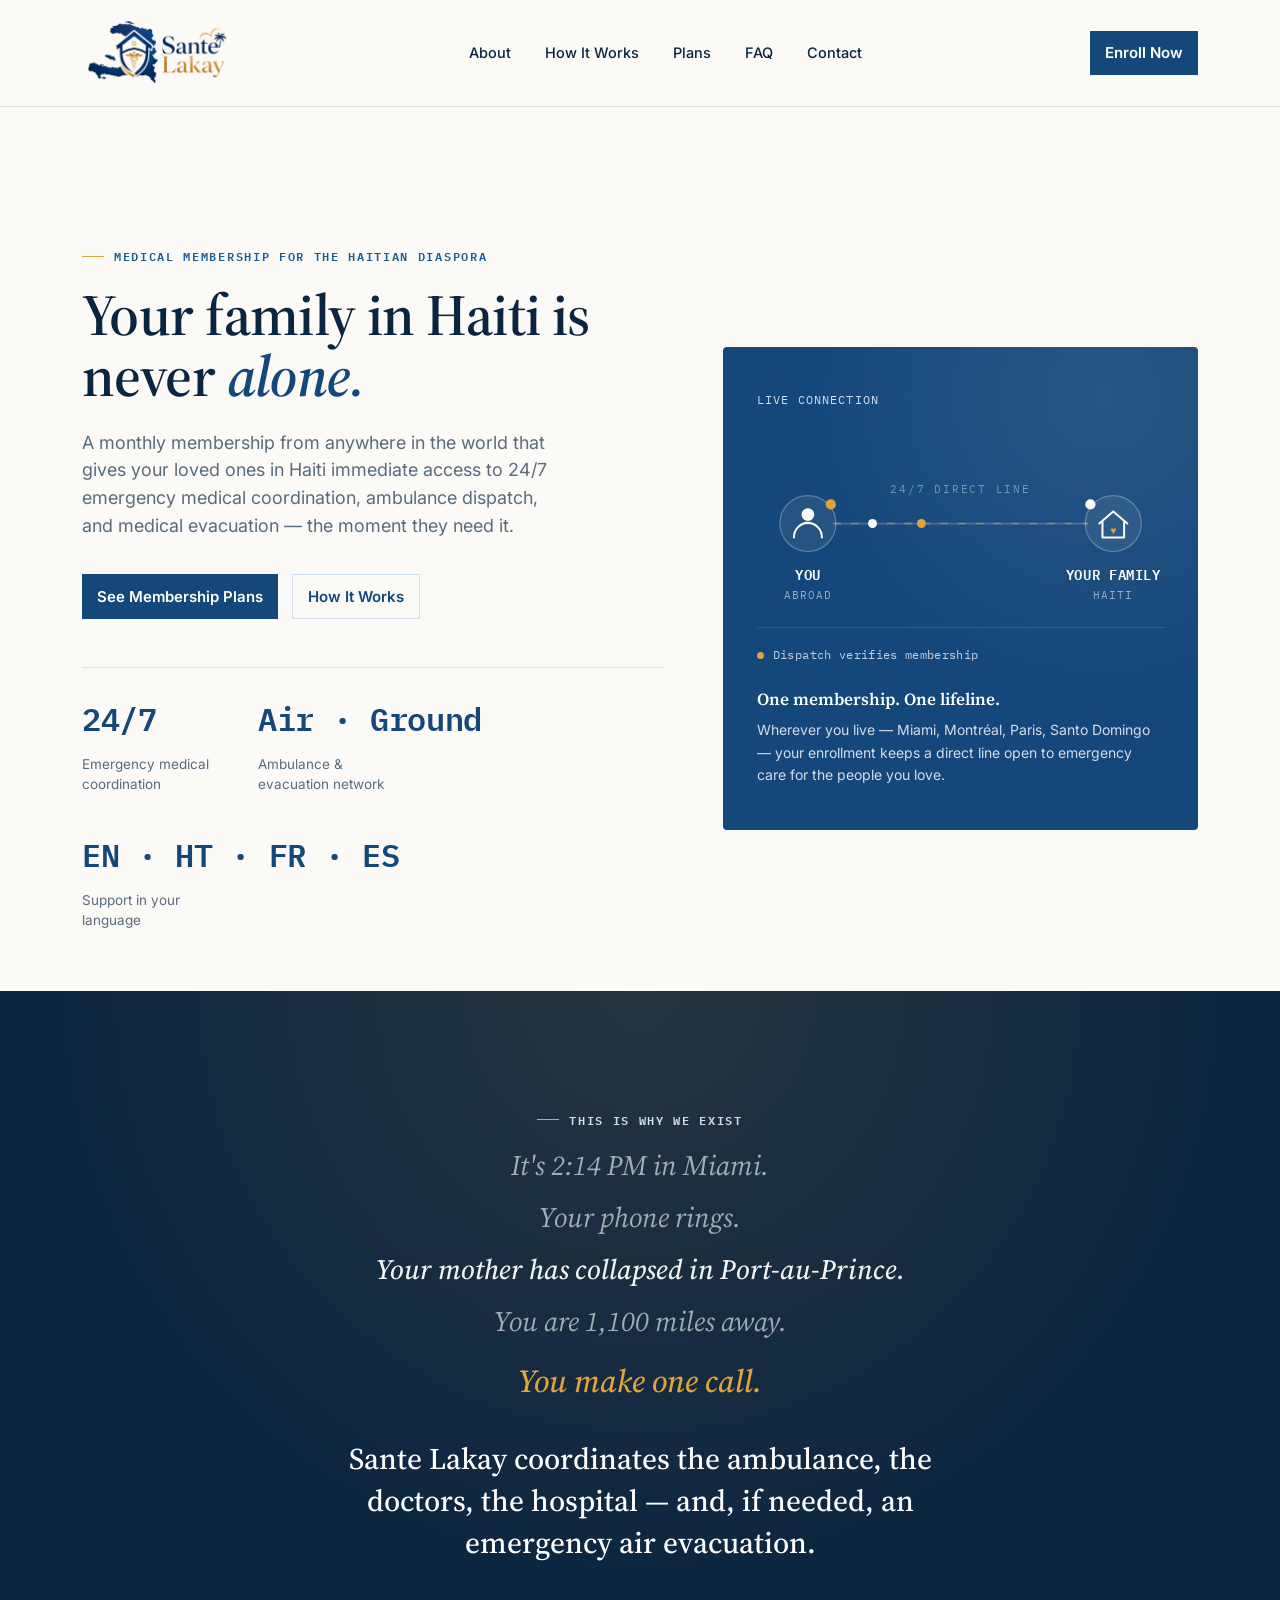
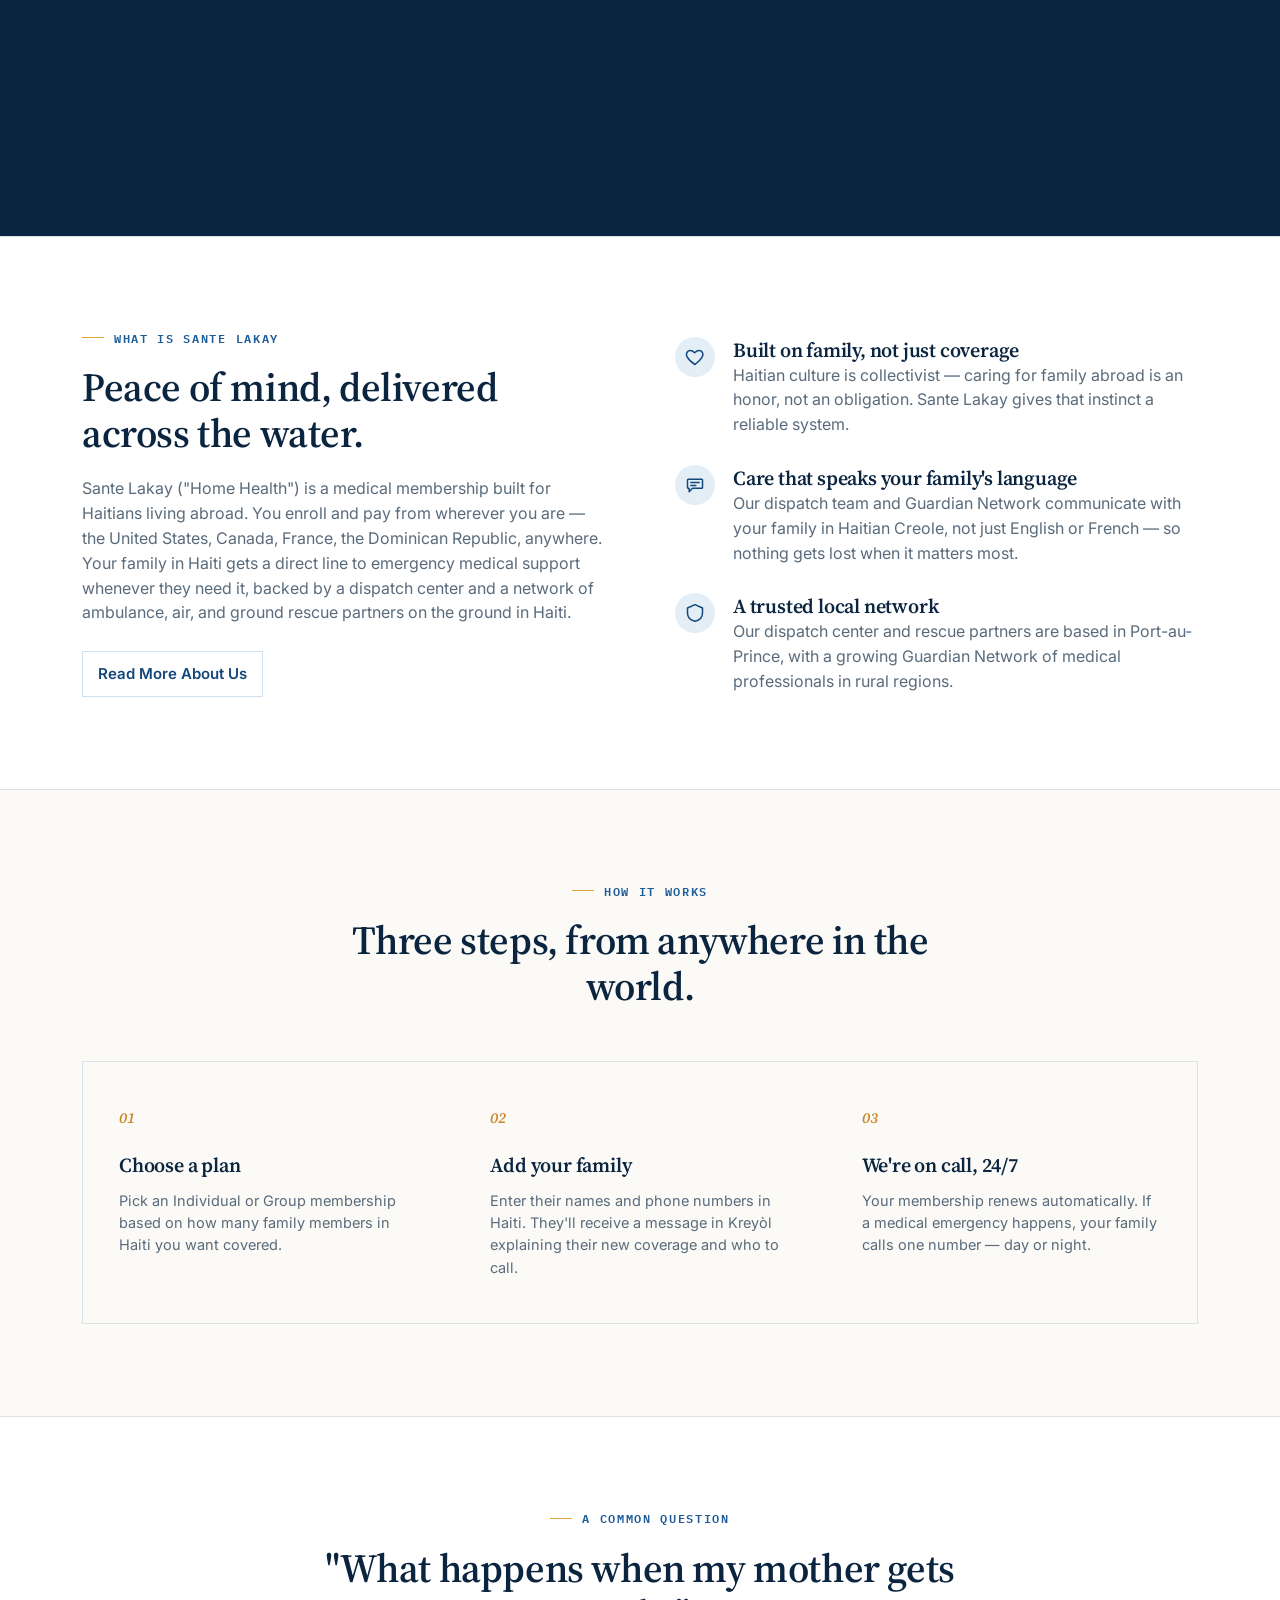
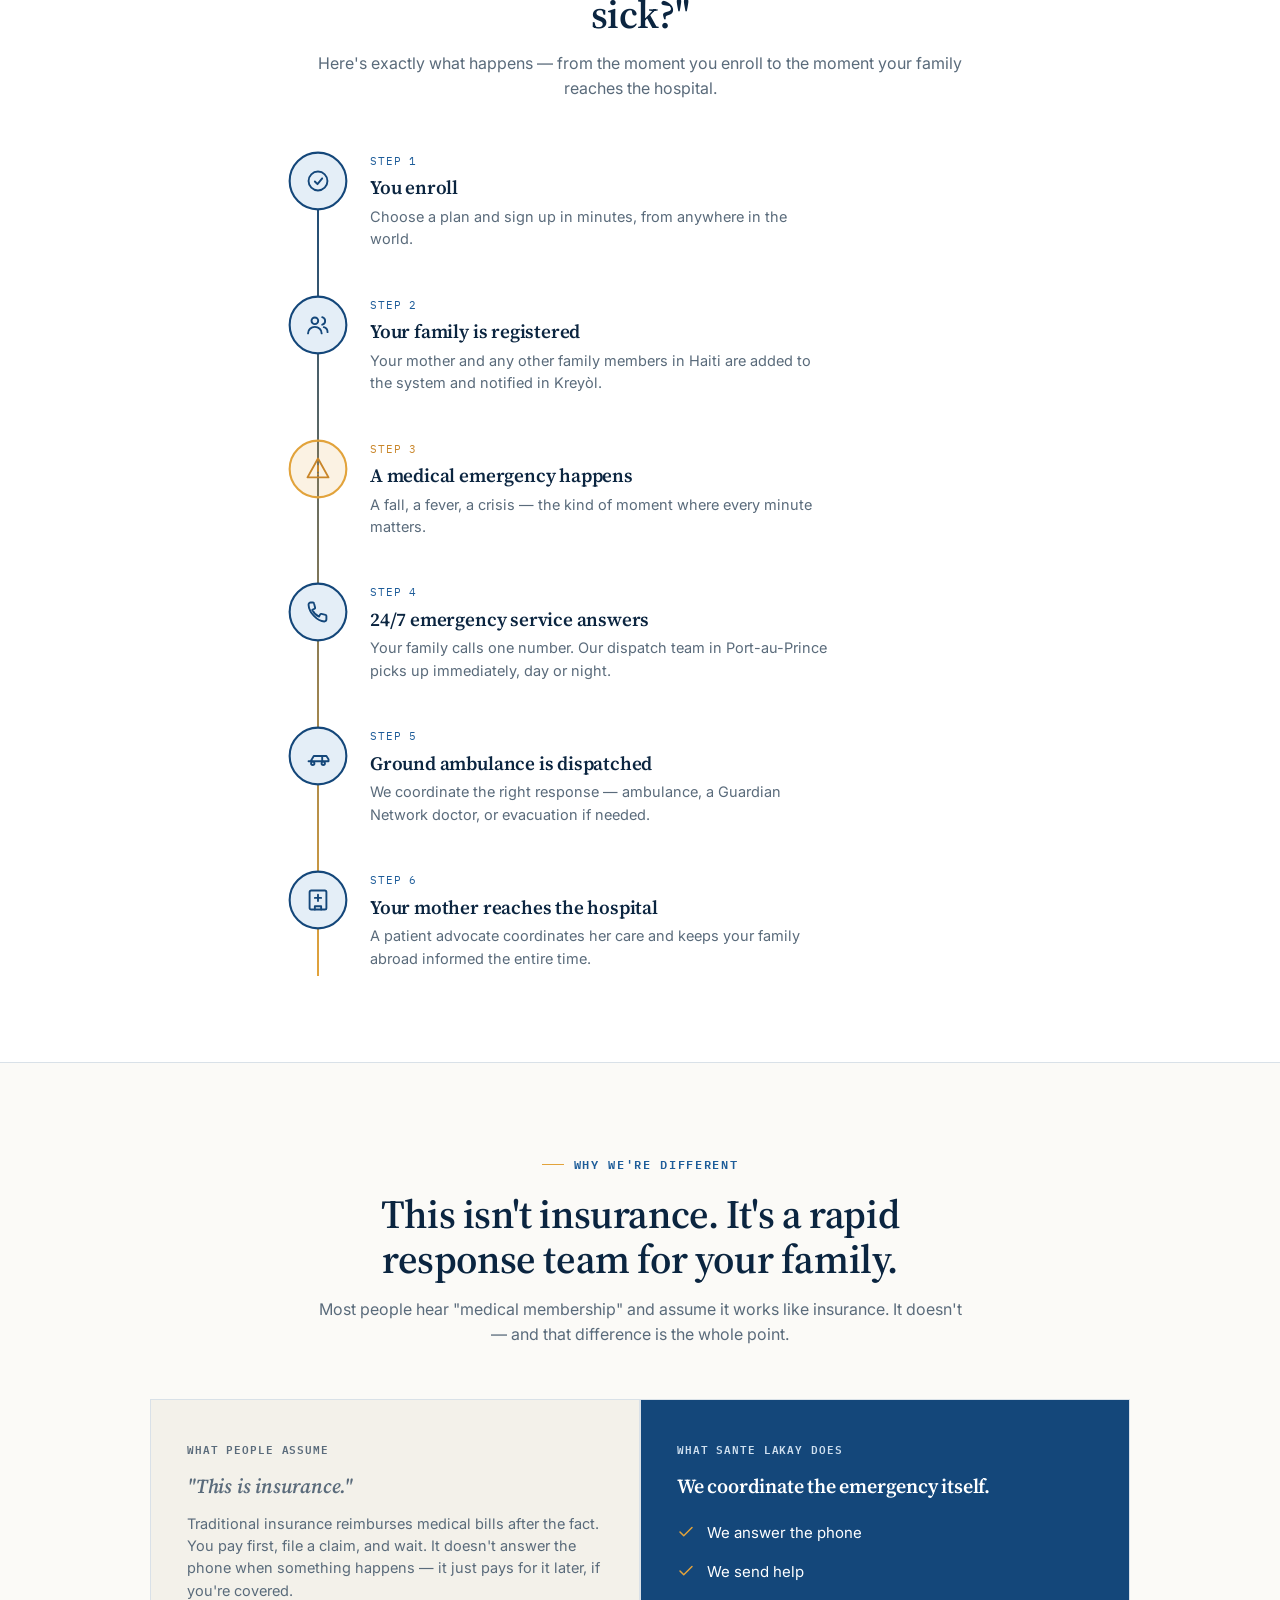
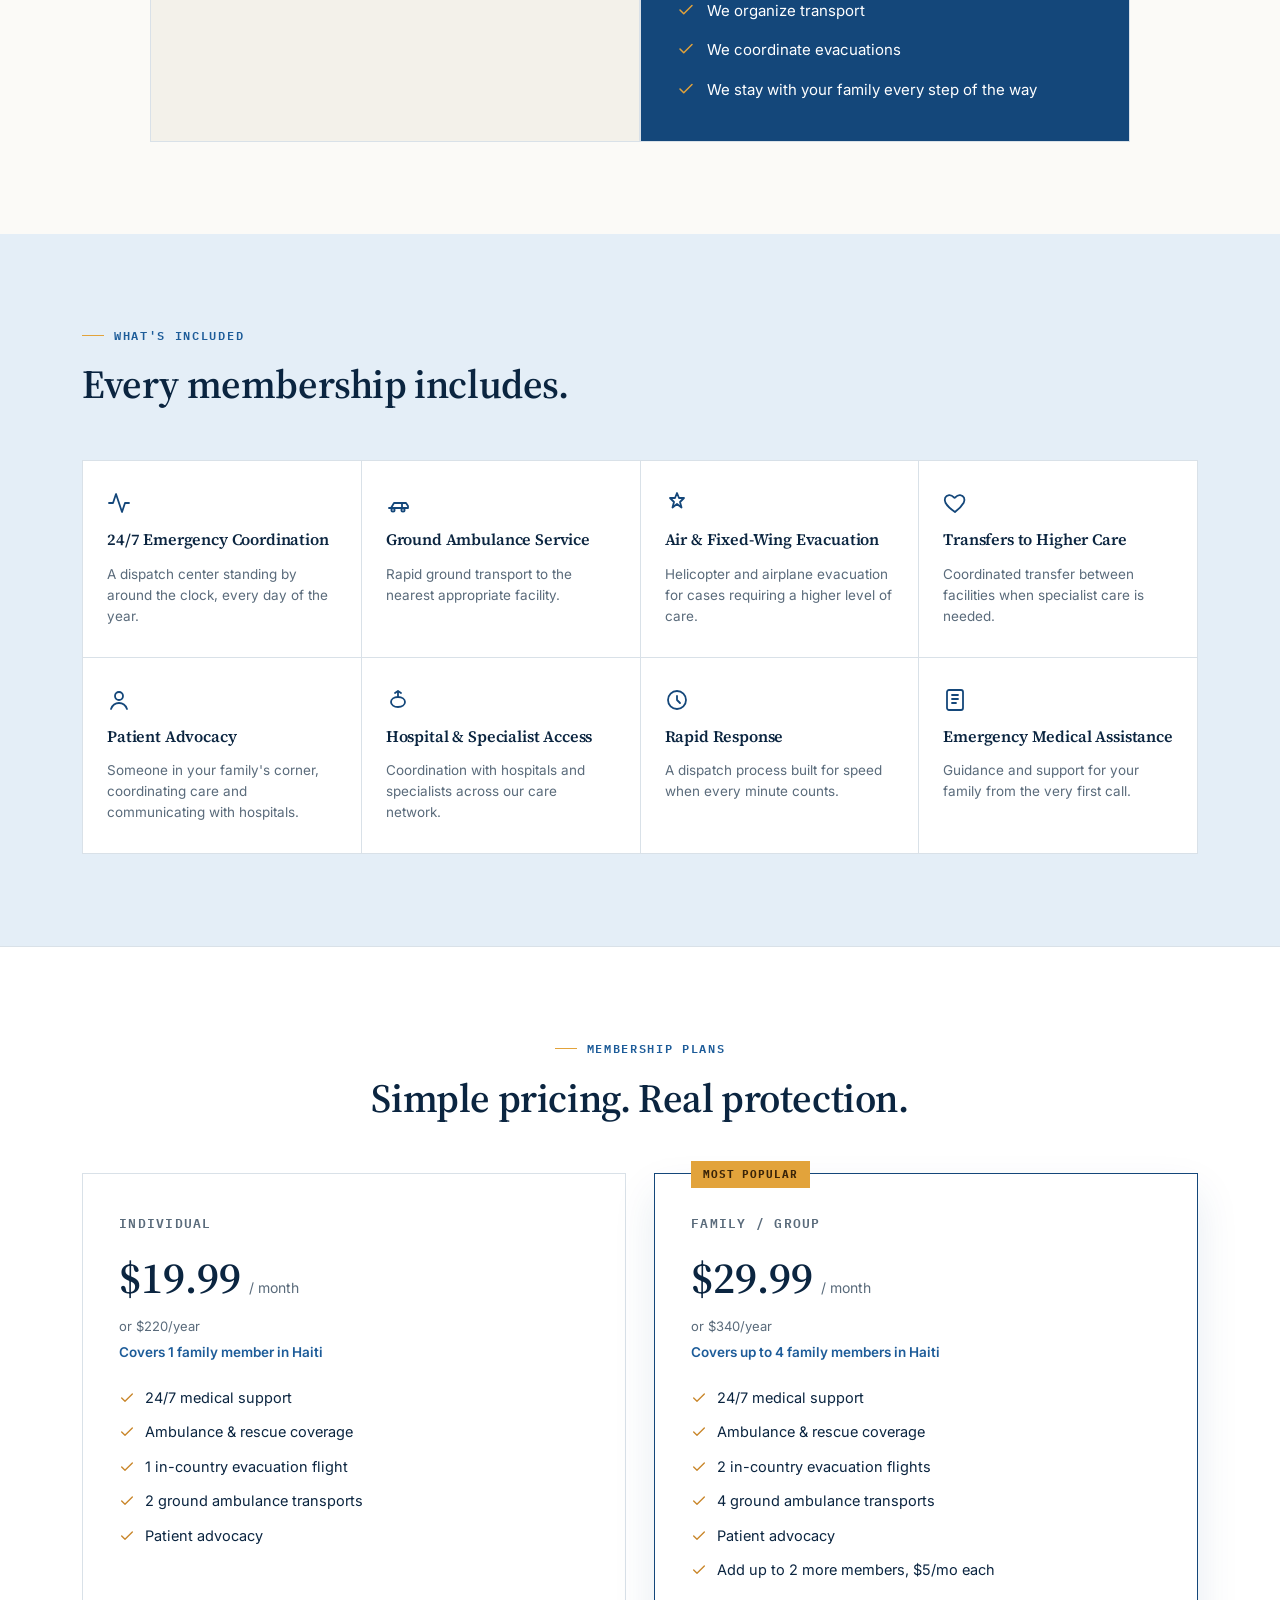
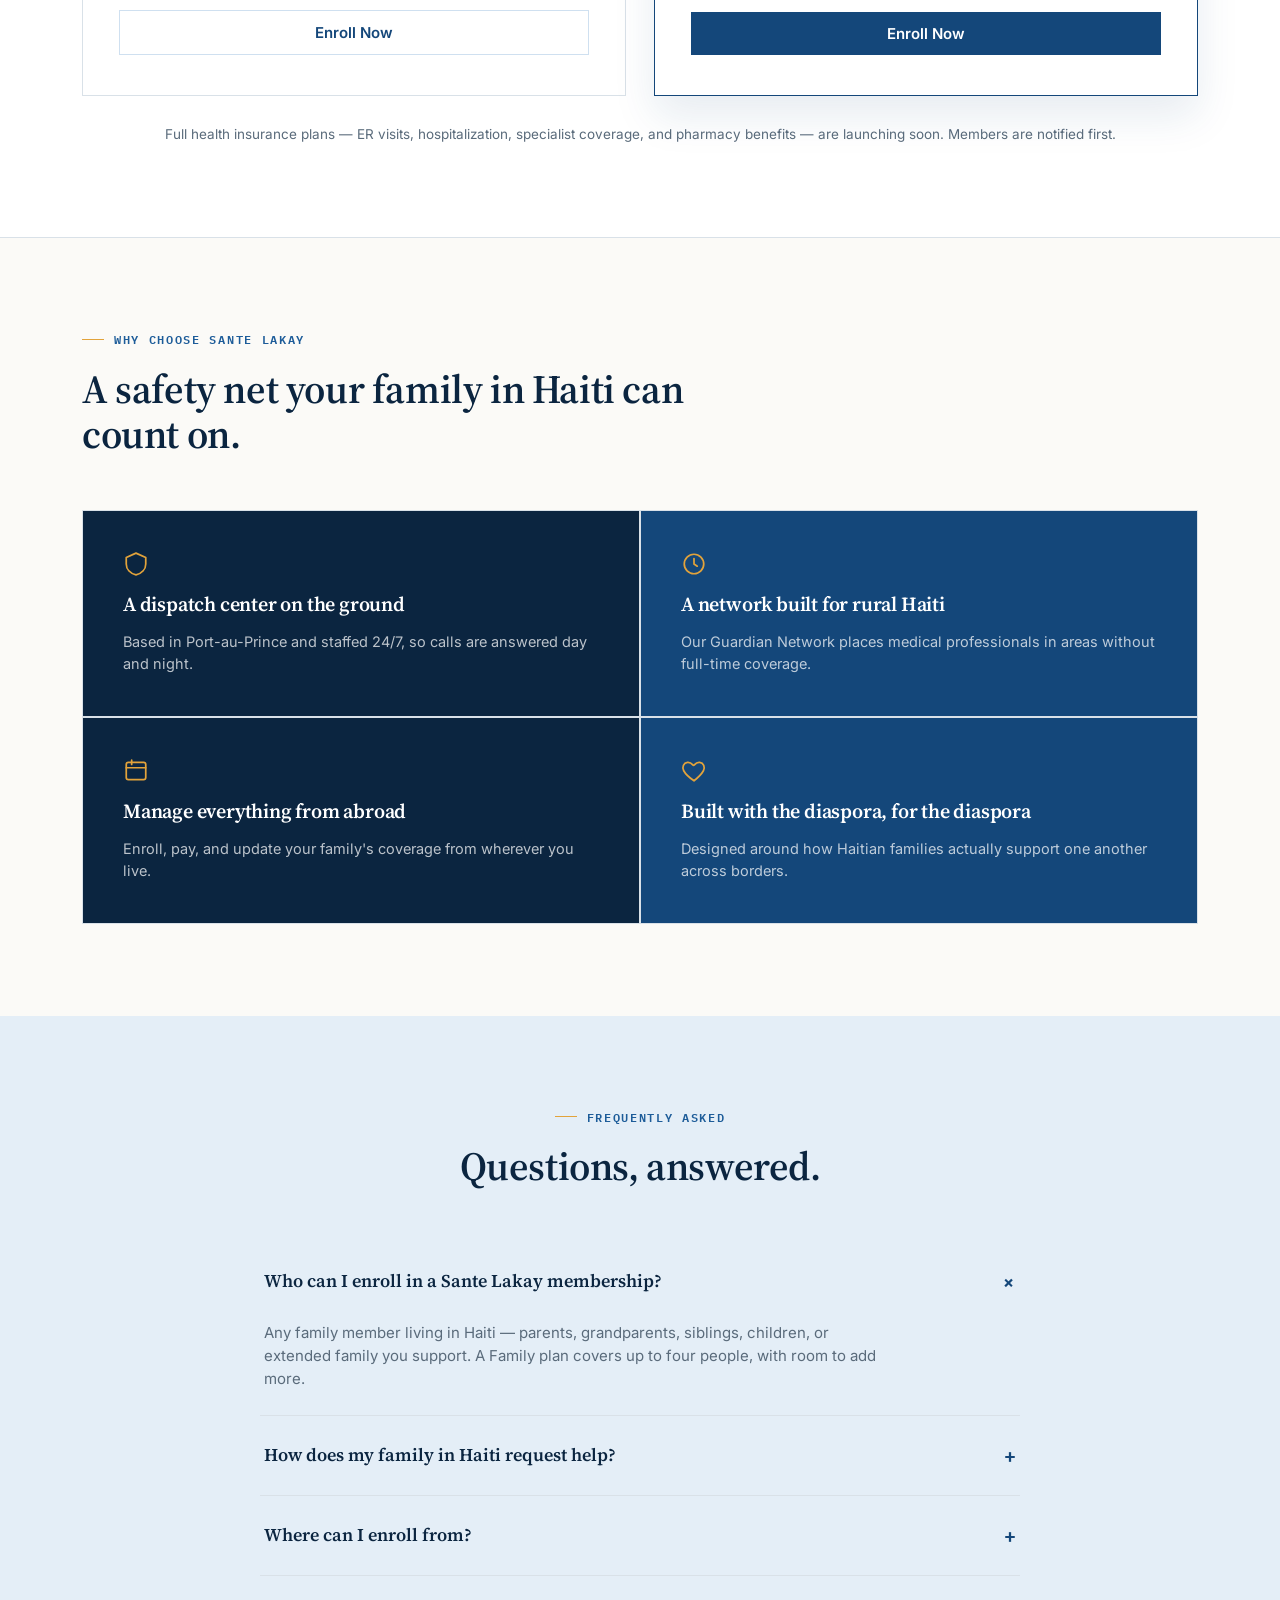
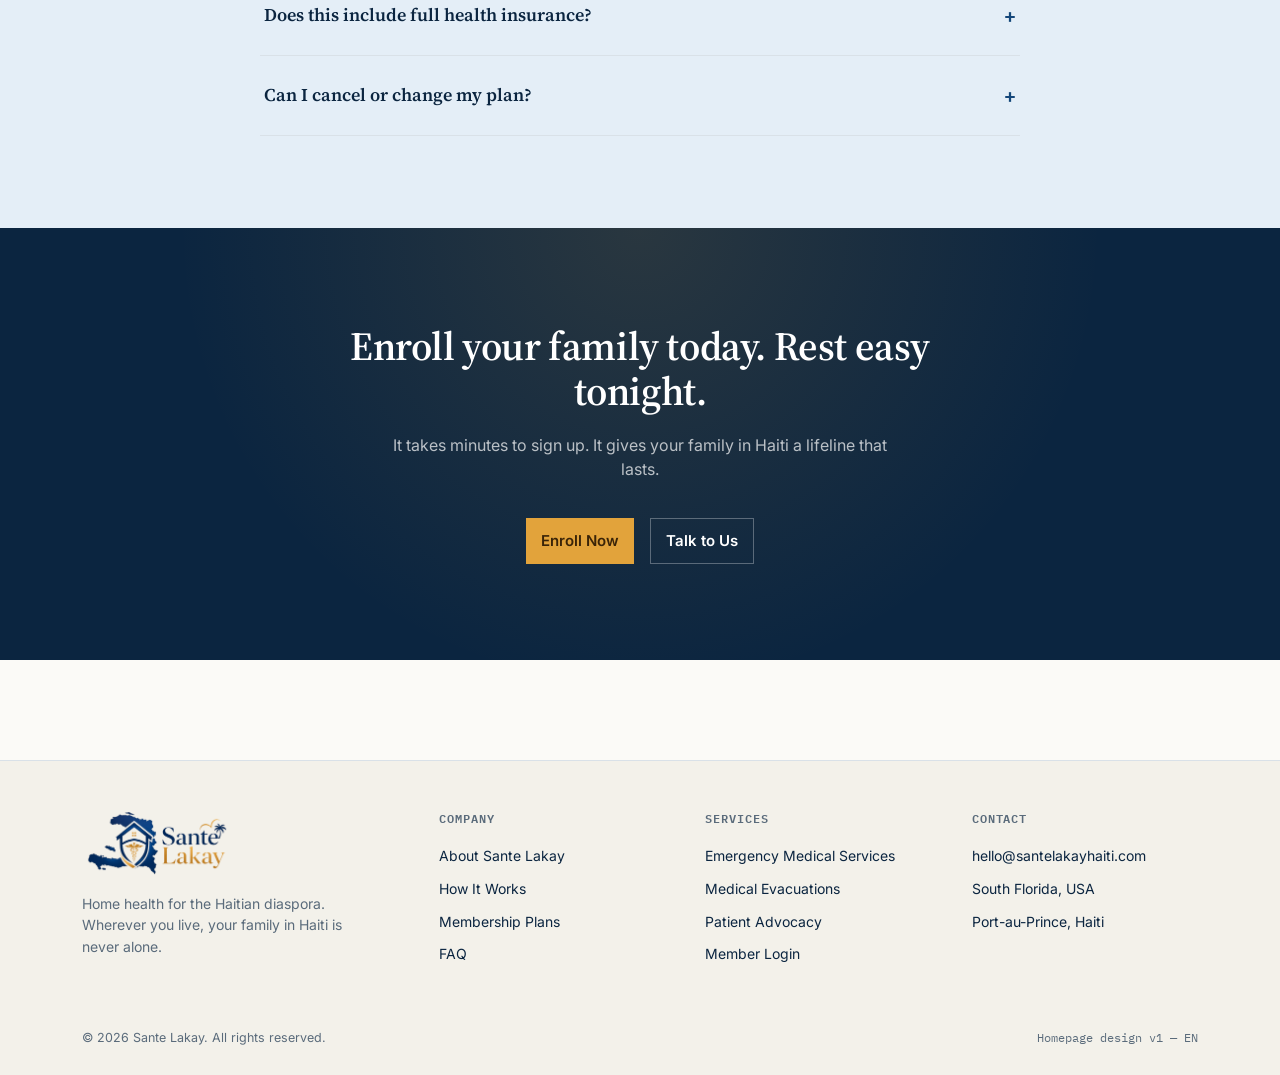
==== commit af94b45c: "add header logo" ====
--- a/index.html
+++ b/index.html
@@ -13,7 +13,7 @@
 
 <header>
   <div class="nav">
-     <a href="#top" class="logo">
+     <a href="index.html" class="logo">
       <img src="img/logo-sante-lakay.png" alt="Home">
     </a>
     <nav class="nav-links">
@@ -140,8 +140,8 @@
           <div><h3 data-i18n="about.point1.title">Built on family, not just coverage</h3><p data-i18n="about.point1.body">Haitian culture is collectivist — caring for family abroad is an honor, not an obligation. Sante Lakay gives that instinct a reliable system.</p></div>
         </div>
         <div class="about-point reveal">
-          <div class="point-icon"><svg viewBox="0 0 24 24" fill="none" stroke-width="1.8" stroke-linecap="round" stroke-linejoin="round"><rect x="3" y="4" width="18" height="16" rx="2"/><path d="M8 2v4M16 2v4M3 10h18"/></svg></div>
-          <div><h3 data-i18n="about.point2.title">Ready from day one</h3><p data-i18n="about.point2.body">No waiting rooms, no bureaucracy to navigate from abroad. Enrollment takes minutes and coverage activates immediately.</p></div>
+          <div class="point-icon"><svg viewBox="0 0 24 24" fill="none" stroke-width="1.8" stroke-linecap="round" stroke-linejoin="round"><path d="M4 5h16a1 1 0 0 1 1 1v9a1 1 0 0 1-1 1H9l-4 4v-4H4a1 1 0 0 1-1-1V6a1 1 0 0 1 1-1Z"/><path d="M7 9h10M7 12.5h6"/></svg></div>
+          <div><h3 data-i18n="about.point2.title">Care that speaks your family's language</h3><p data-i18n="about.point2.body">Our dispatch team and Guardian Network communicate with your family in Haitian Creole, not just English or French — so nothing gets lost when it matters most.</p></div>
         </div>
         <div class="about-point reveal">
           <div class="point-icon"><svg viewBox="0 0 24 24" fill="none" stroke-width="1.8" stroke-linecap="round" stroke-linejoin="round"><path d="M12 2 3 6v6c0 5 3.8 8.7 9 10 5.2-1.3 9-5 9-10V6l-9-4Z"/></svg></div>
@@ -454,13 +454,9 @@
     <div class="footer-grid">
       <div class="footer-brand">
         <div class="logo">
-          <svg class="logo-mark" viewBox="0 0 30 30" fill="none" xmlns="http://www.w3.org/2000/svg">
-            <circle cx="15" cy="15" r="14" stroke="#14477A" stroke-width="1.6"/>
-            <path d="M9 15.5C9 15.5 11.5 12 15 12C18.5 12 21 15.5 21 15.5" stroke="#E2A33B" stroke-width="1.6" stroke-linecap="round"/>
-            <circle cx="9" cy="15.5" r="1.6" fill="#14477A"/>
-            <circle cx="21" cy="15.5" r="1.6" fill="#14477A"/>
-          </svg>
-          Sante Lakay
+        <a href="#top">
+          <img src="img/logo-sante-lakay.png" alt="Home">
+        </a>
         </div>
         <p data-i18n="footer.tagline">Home health for the Haitian diaspora. Wherever you live, your family in Haiti is never alone.</p>
       </div>
@@ -513,7 +509,7 @@
     "about.body":"Sante Lakay (\"Home Health\") is a medical membership built for Haitians living abroad. You enroll and pay from wherever you are — the United States, Canada, France, the Dominican Republic, anywhere. Your family in Haiti gets a direct line to emergency medical support whenever they need it, backed by a dispatch center and a network of ambulance, air, and ground rescue partners on the ground in Haiti.",
     "about.readmore":"Read More About Us",
     "about.point1.title":"Built on family, not just coverage","about.point1.body":"Haitian culture is collectivist — caring for family abroad is an honor, not an obligation. Sante Lakay gives that instinct a reliable system.",
-    "about.point2.title":"Ready from day one","about.point2.body":"No waiting rooms, no bureaucracy to navigate from abroad. Enrollment takes minutes and coverage activates immediately.",
+    "about.point2.title":"Care that speaks your family's language","about.point2.body":"Our dispatch team and Guardian Network communicate with your family in Haitian Creole, not just English or French — so nothing gets lost when it matters most.",
     "about.point3.title":"A trusted local network","about.point3.body":"Our dispatch center and rescue partners are based in Port-au-Prince, with a growing Guardian Network of medical professionals in rural regions.",
     "how.eyebrow":"How It Works","how.title":"Three steps, from anywhere in the world.",
     "how.step1.title":"Choose a plan","how.step1.body":"Pick an Individual or Group membership based on how many family members in Haiti you want covered.",
